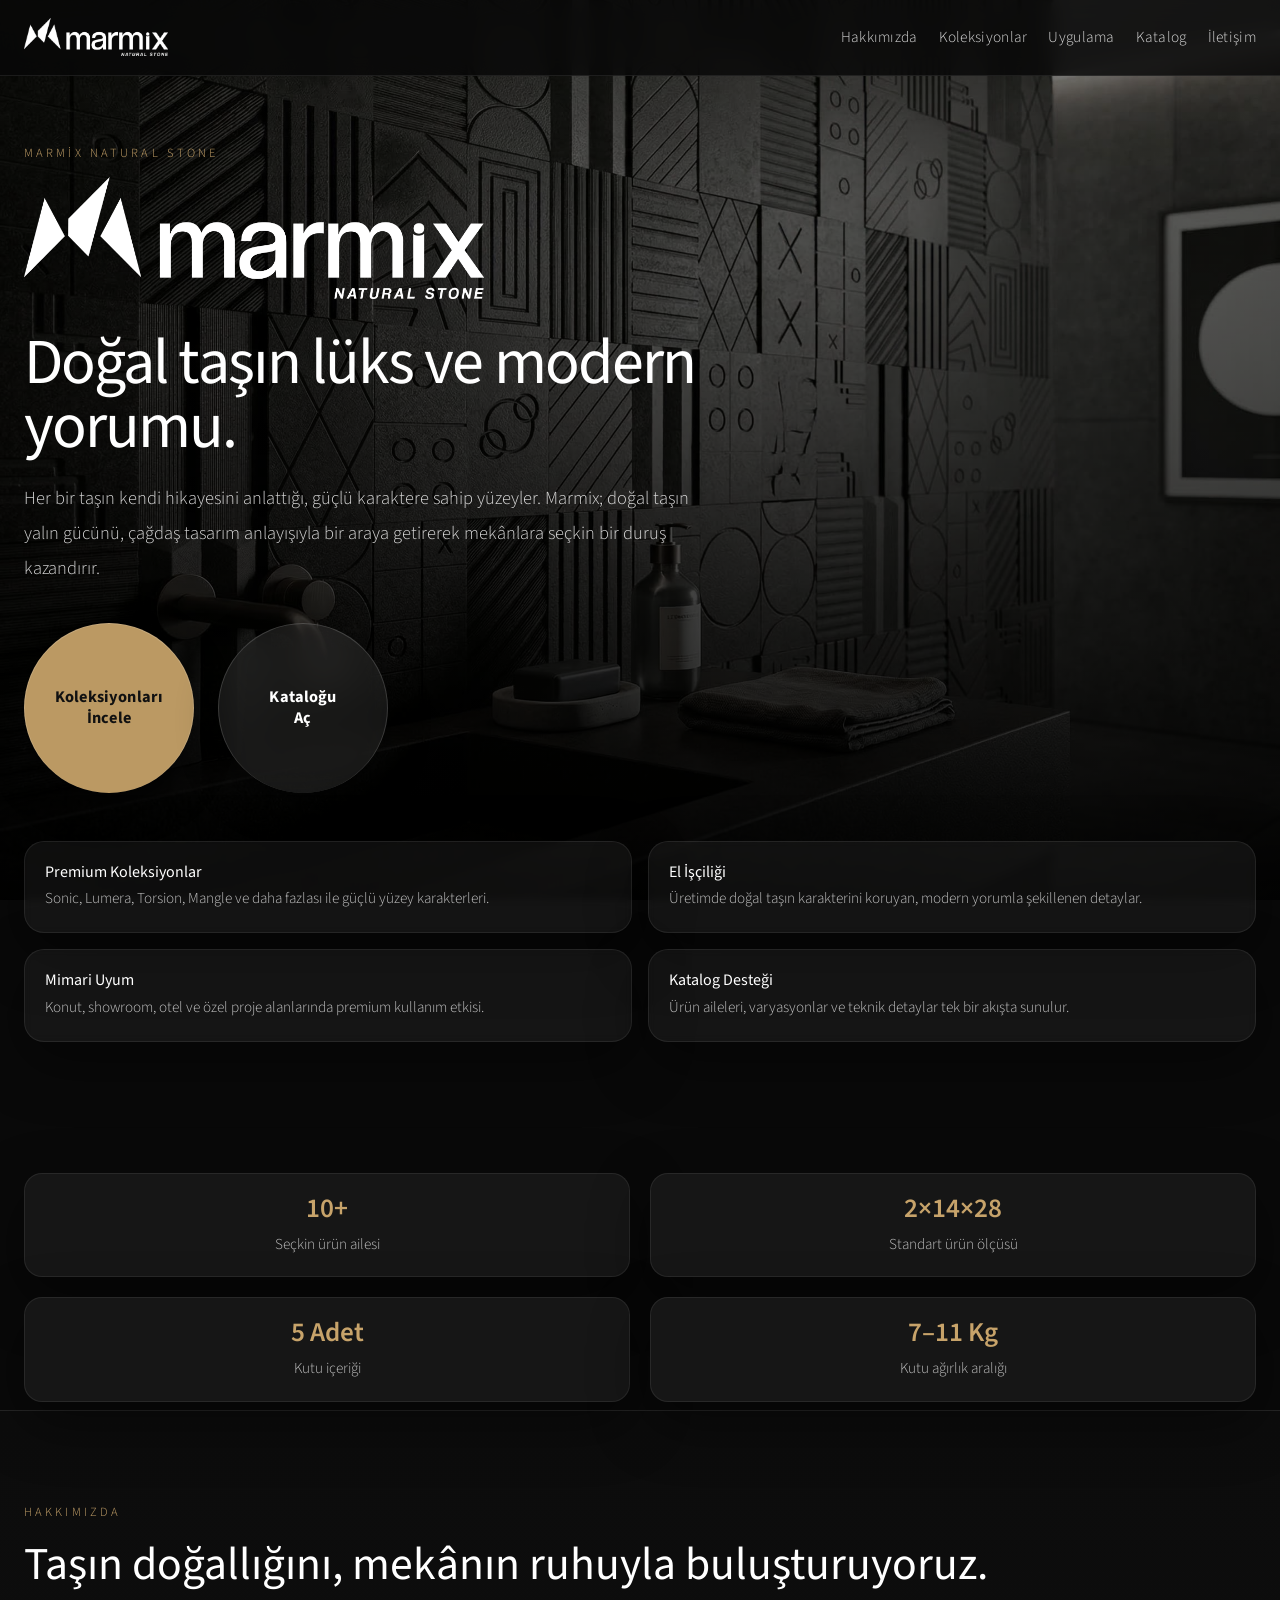
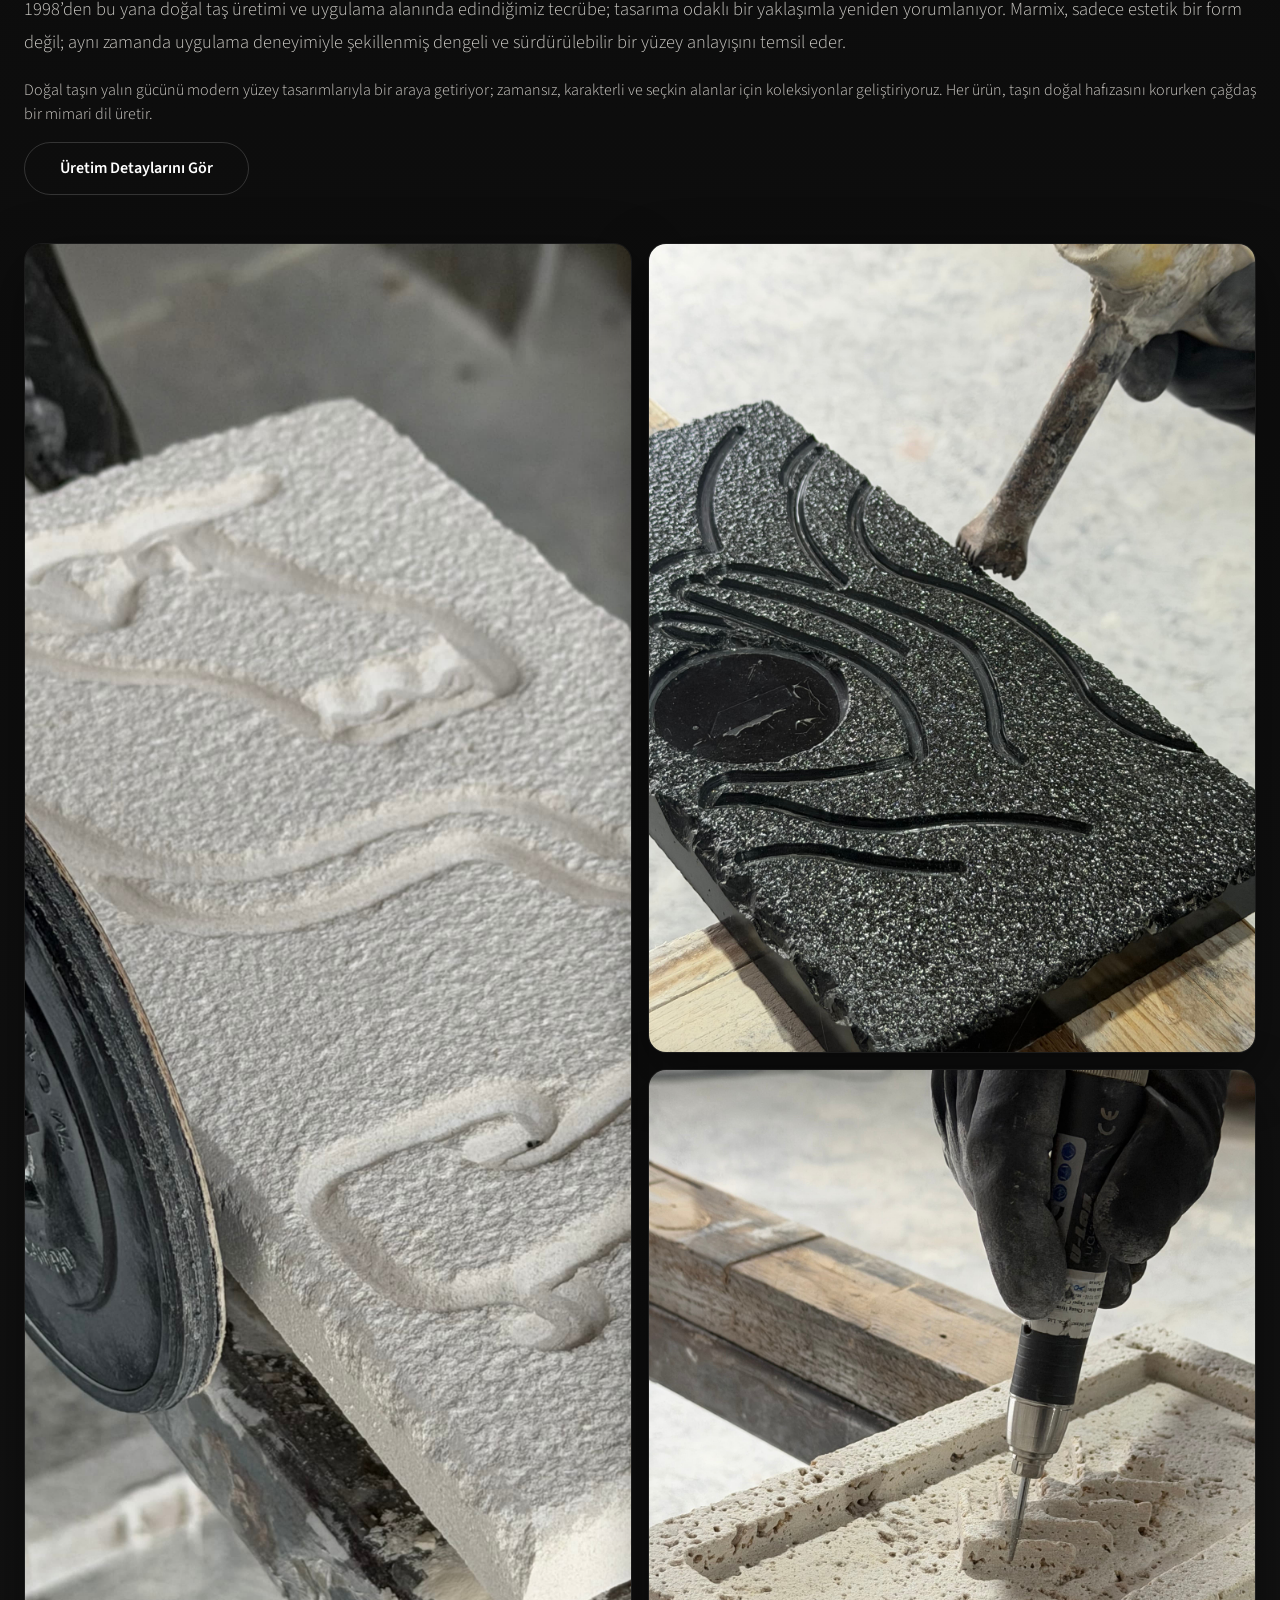
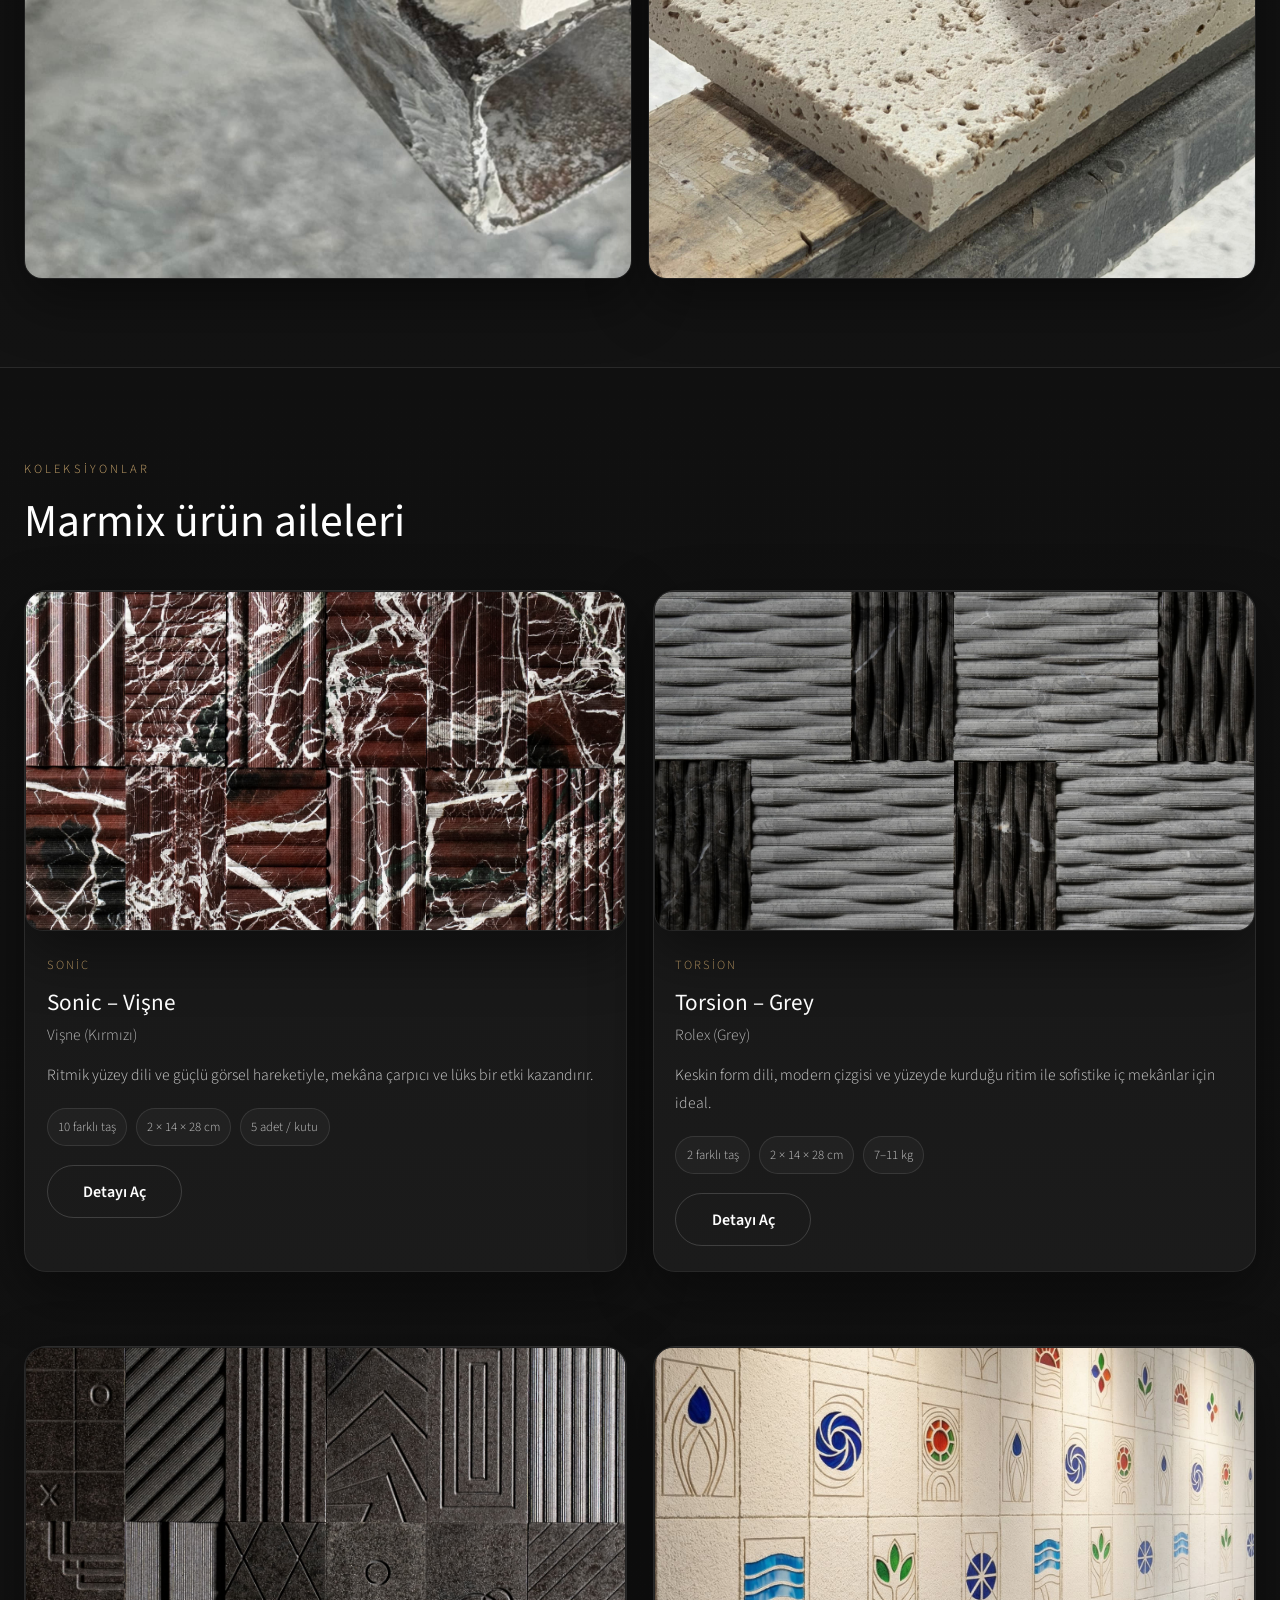
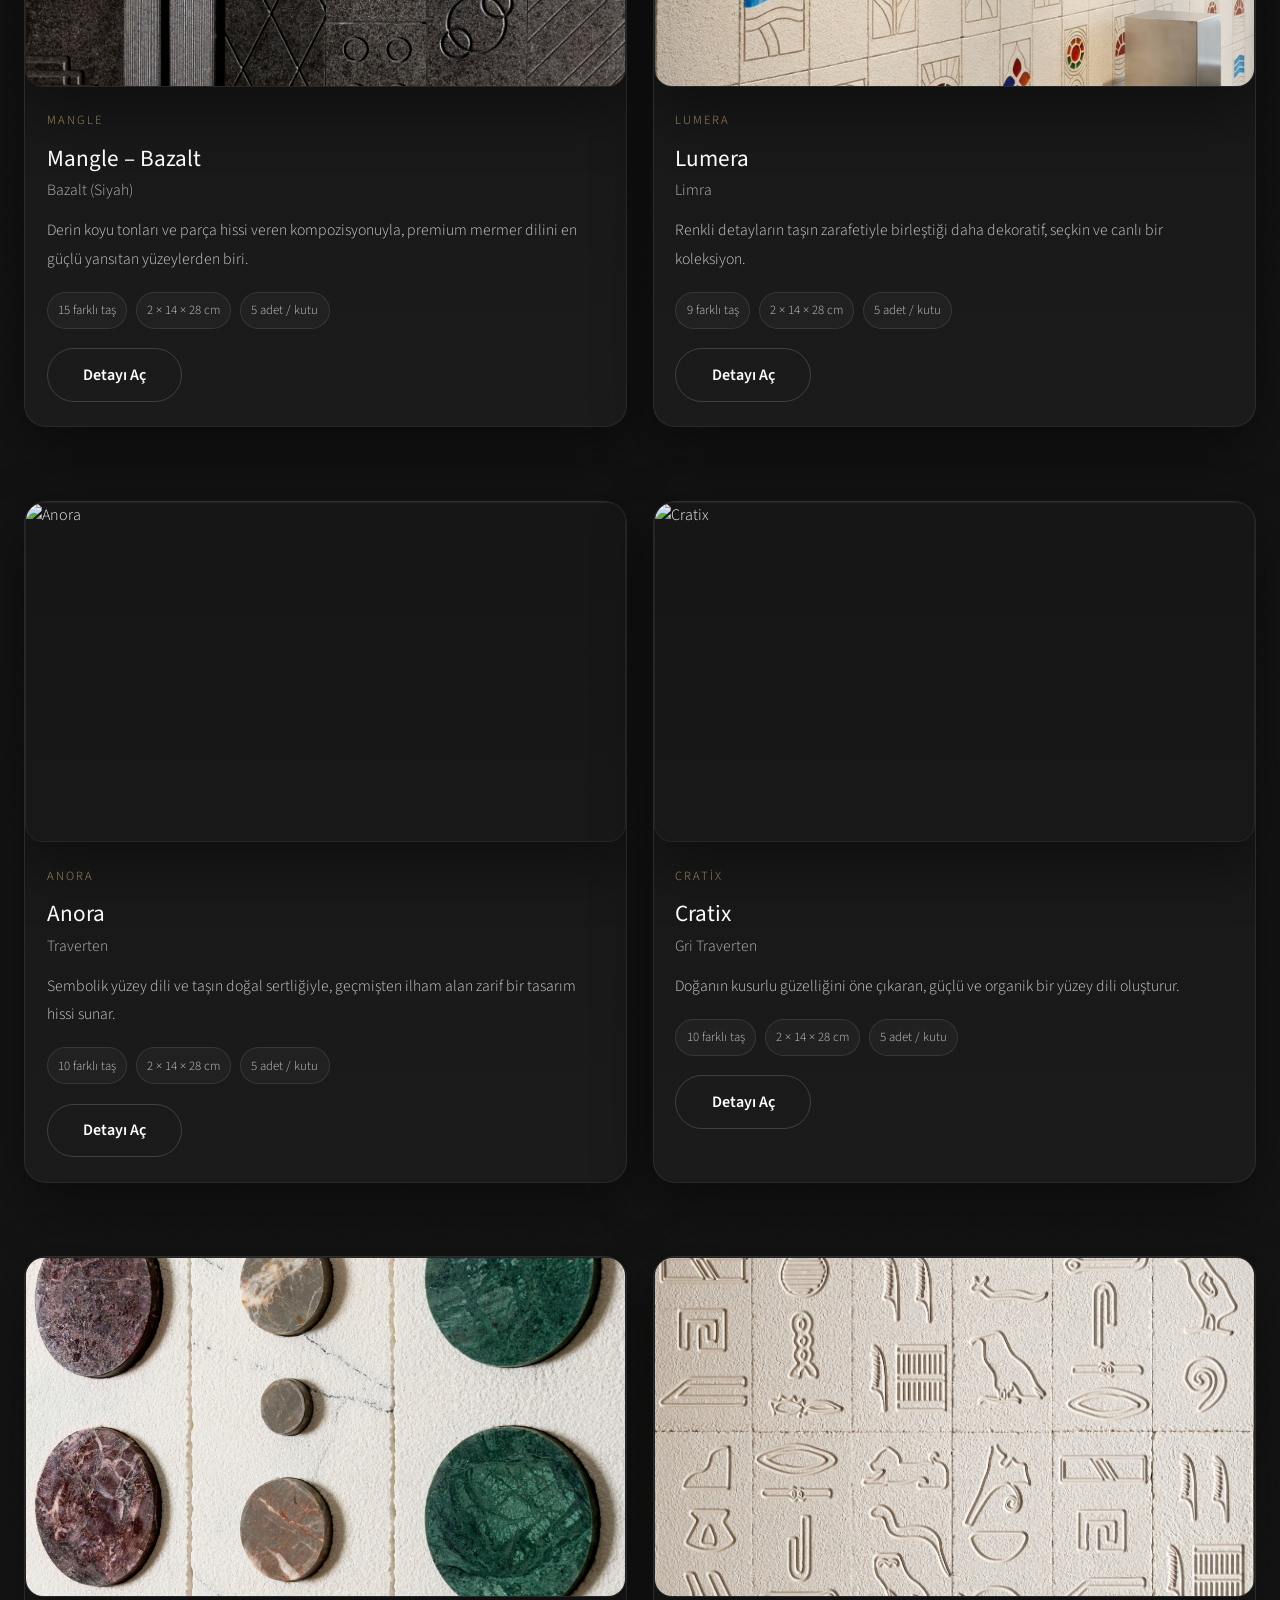
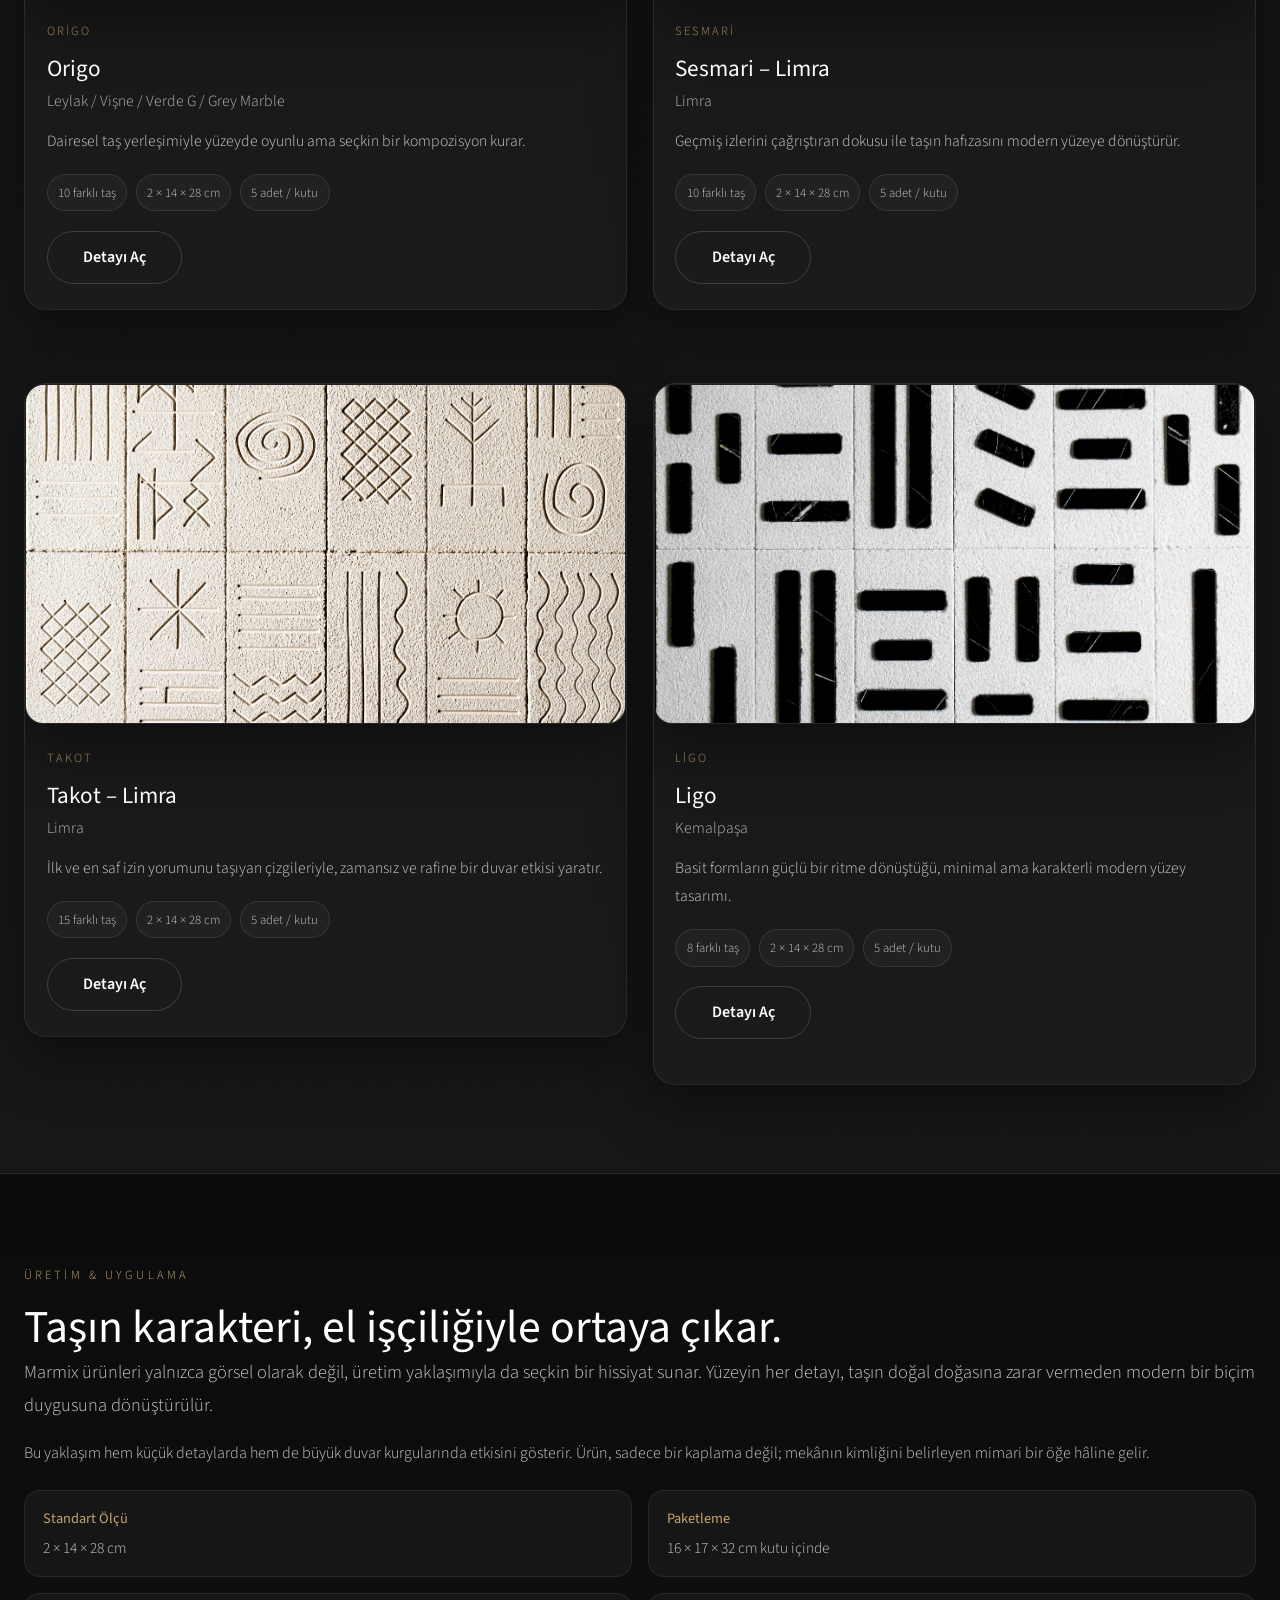
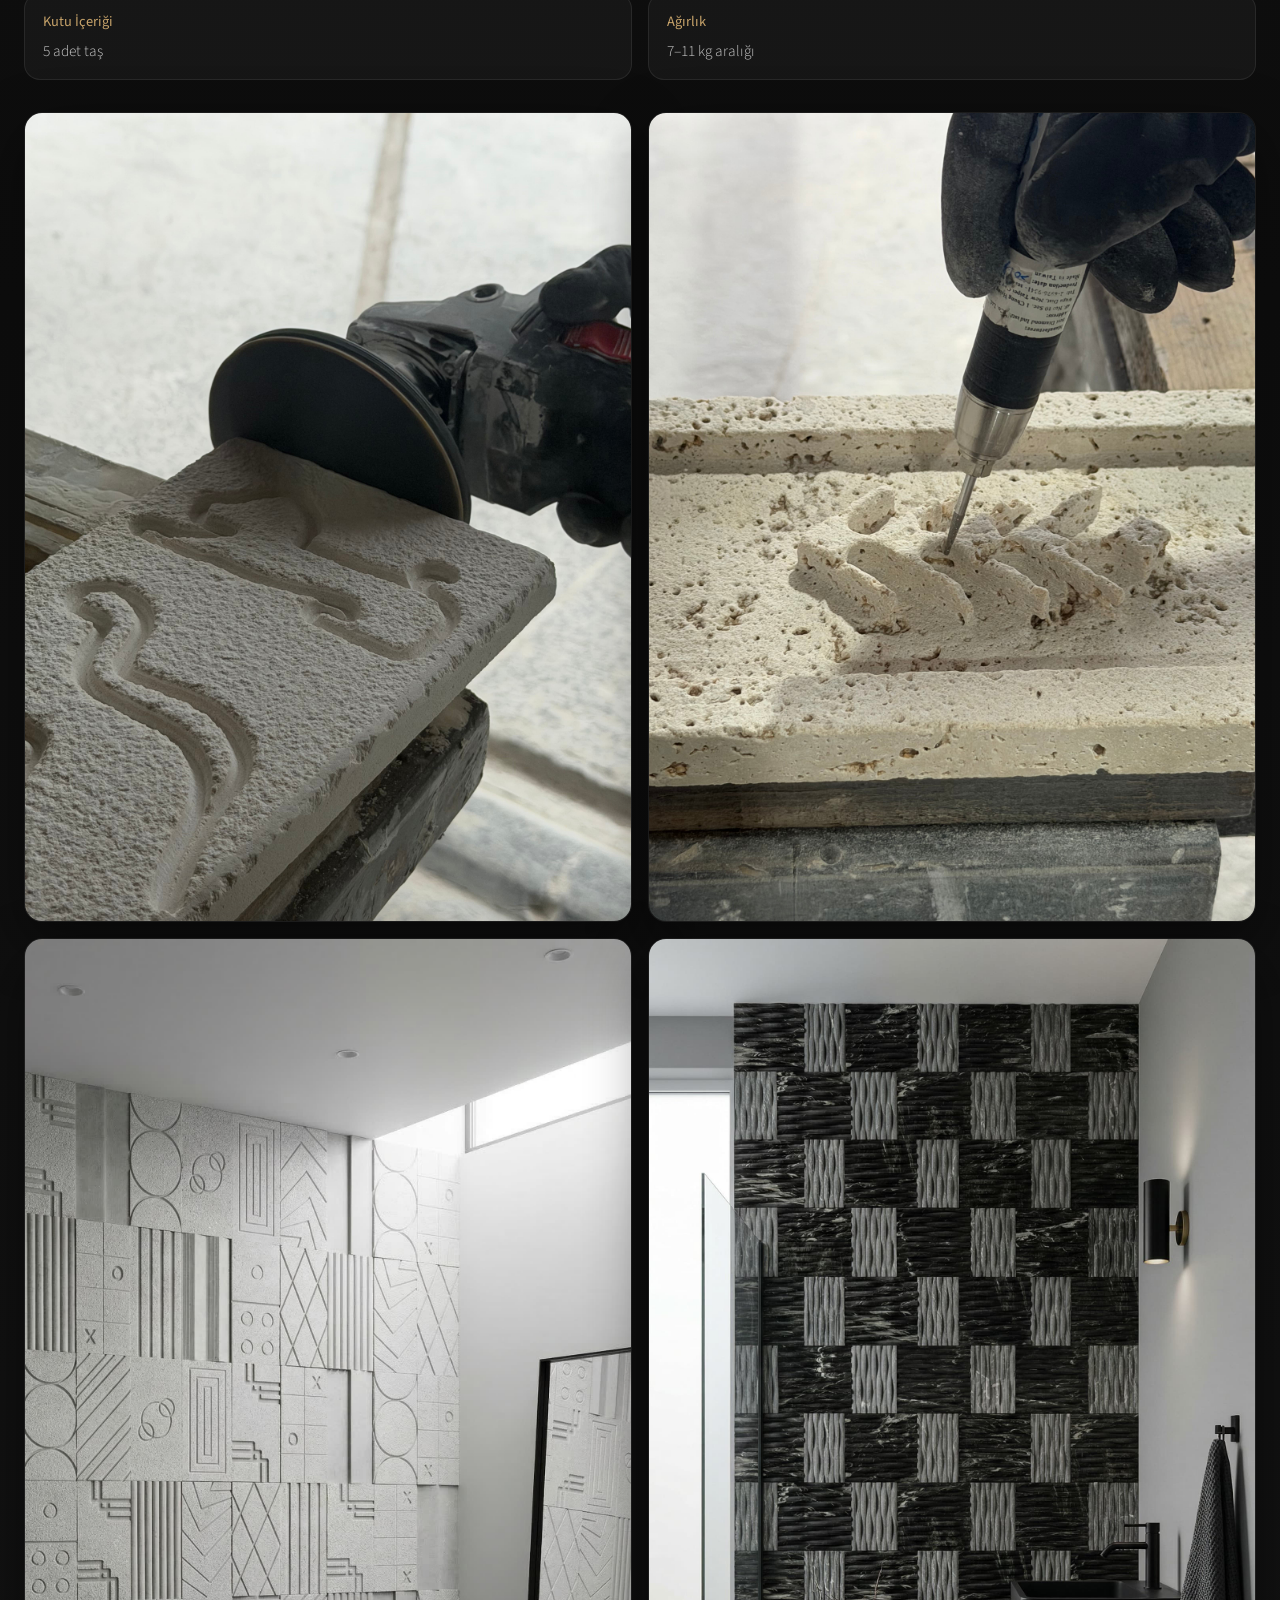
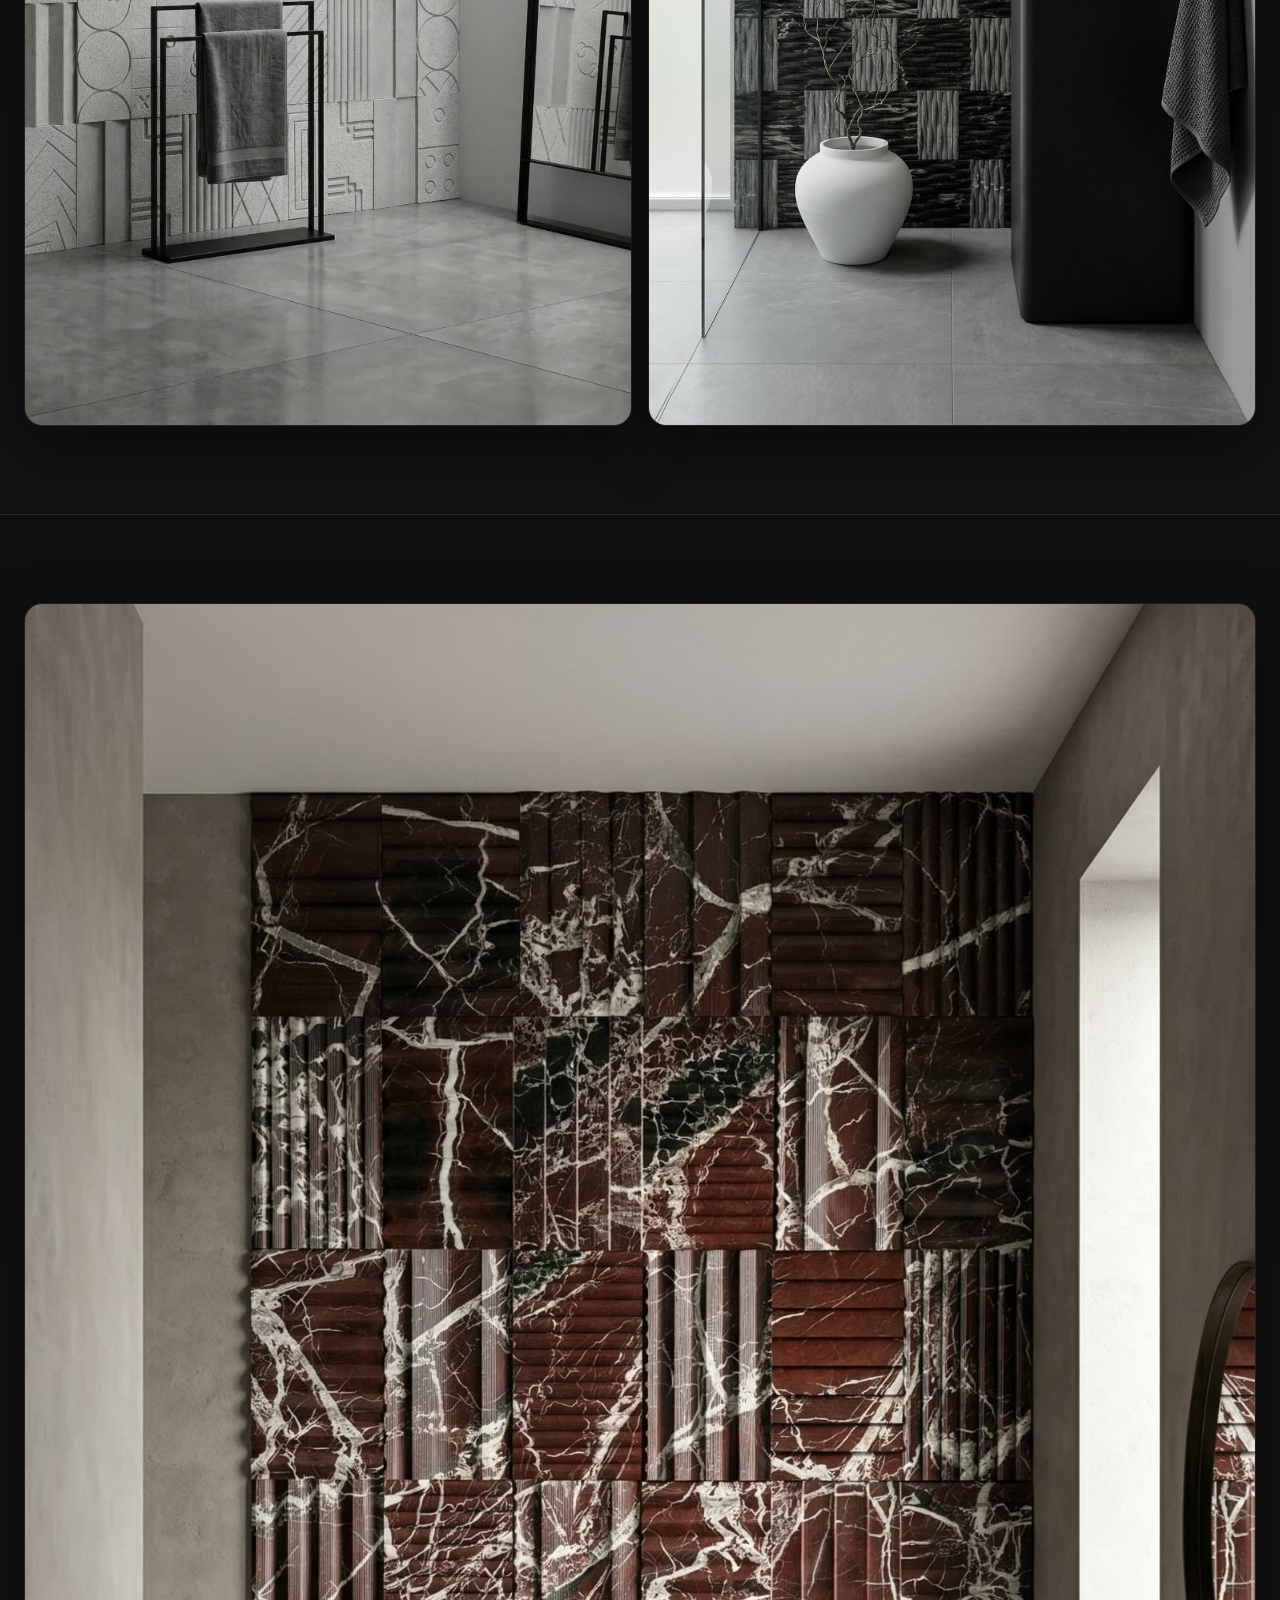
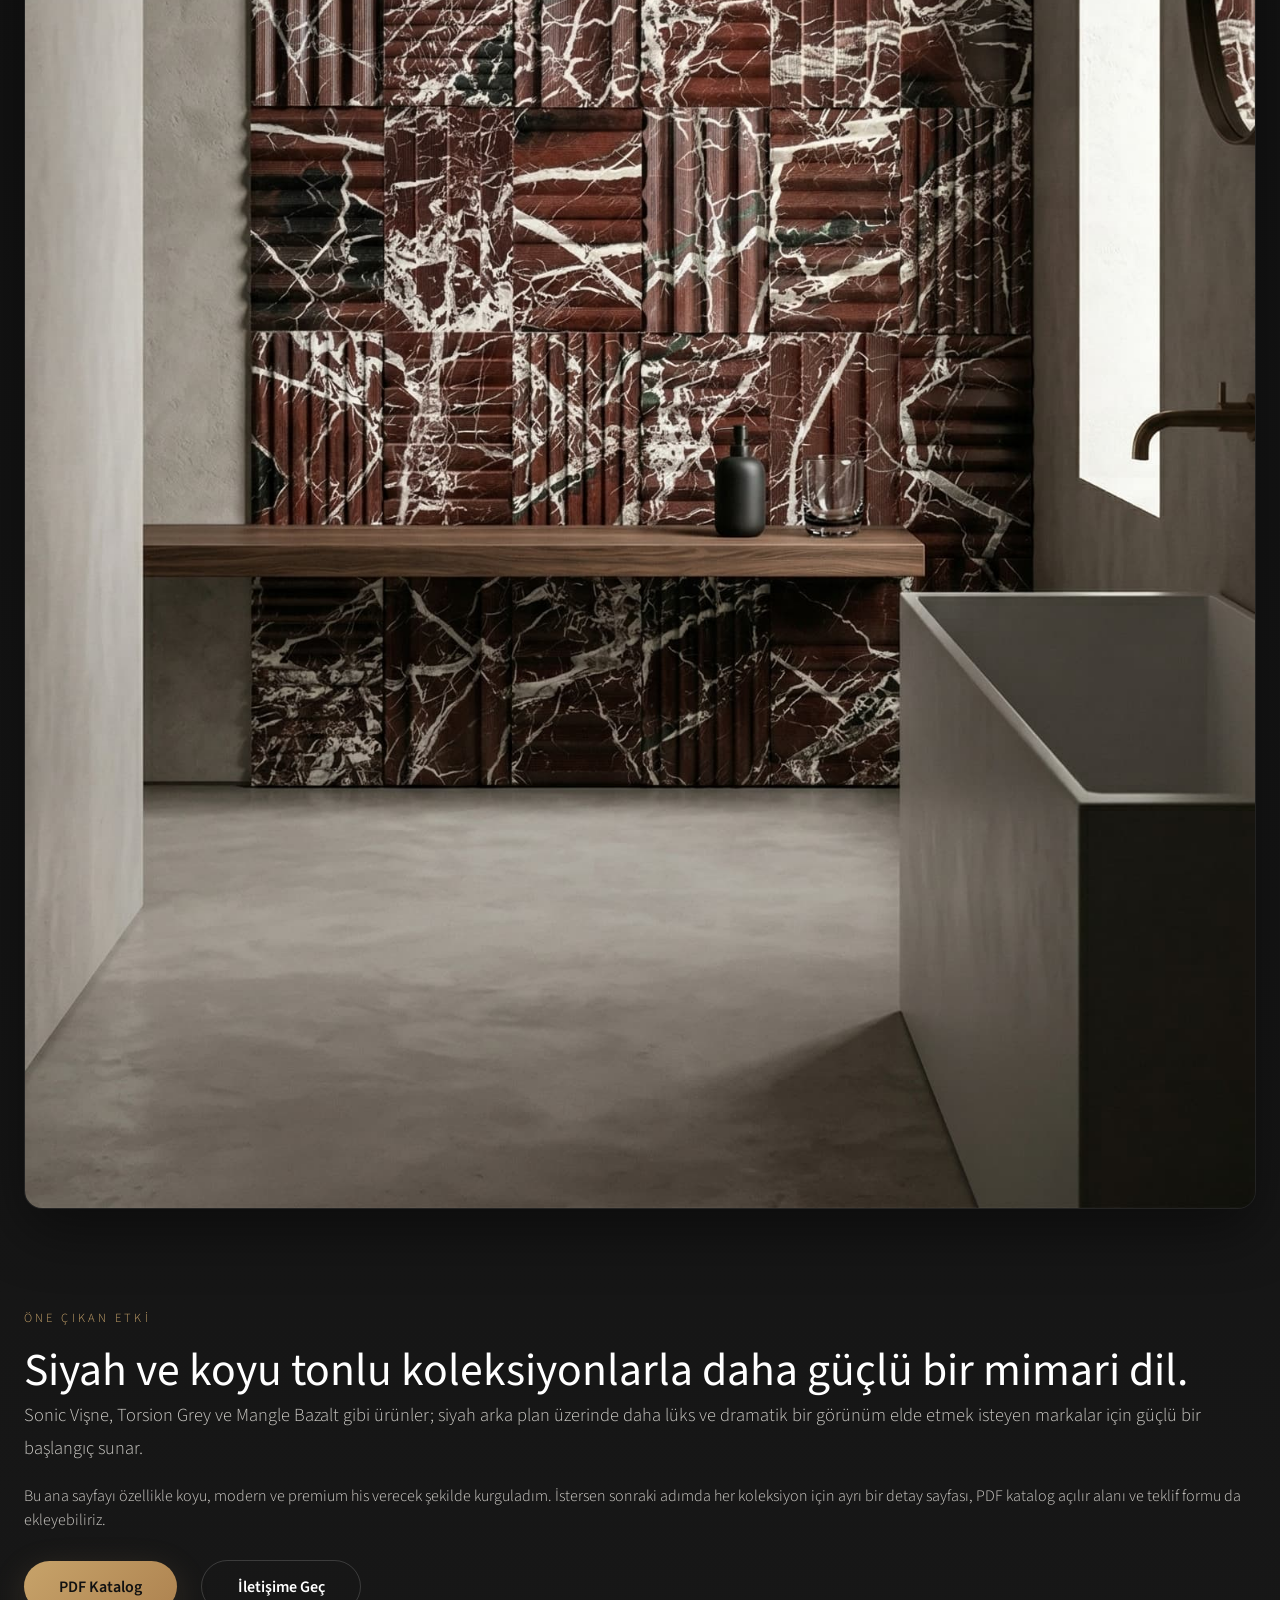
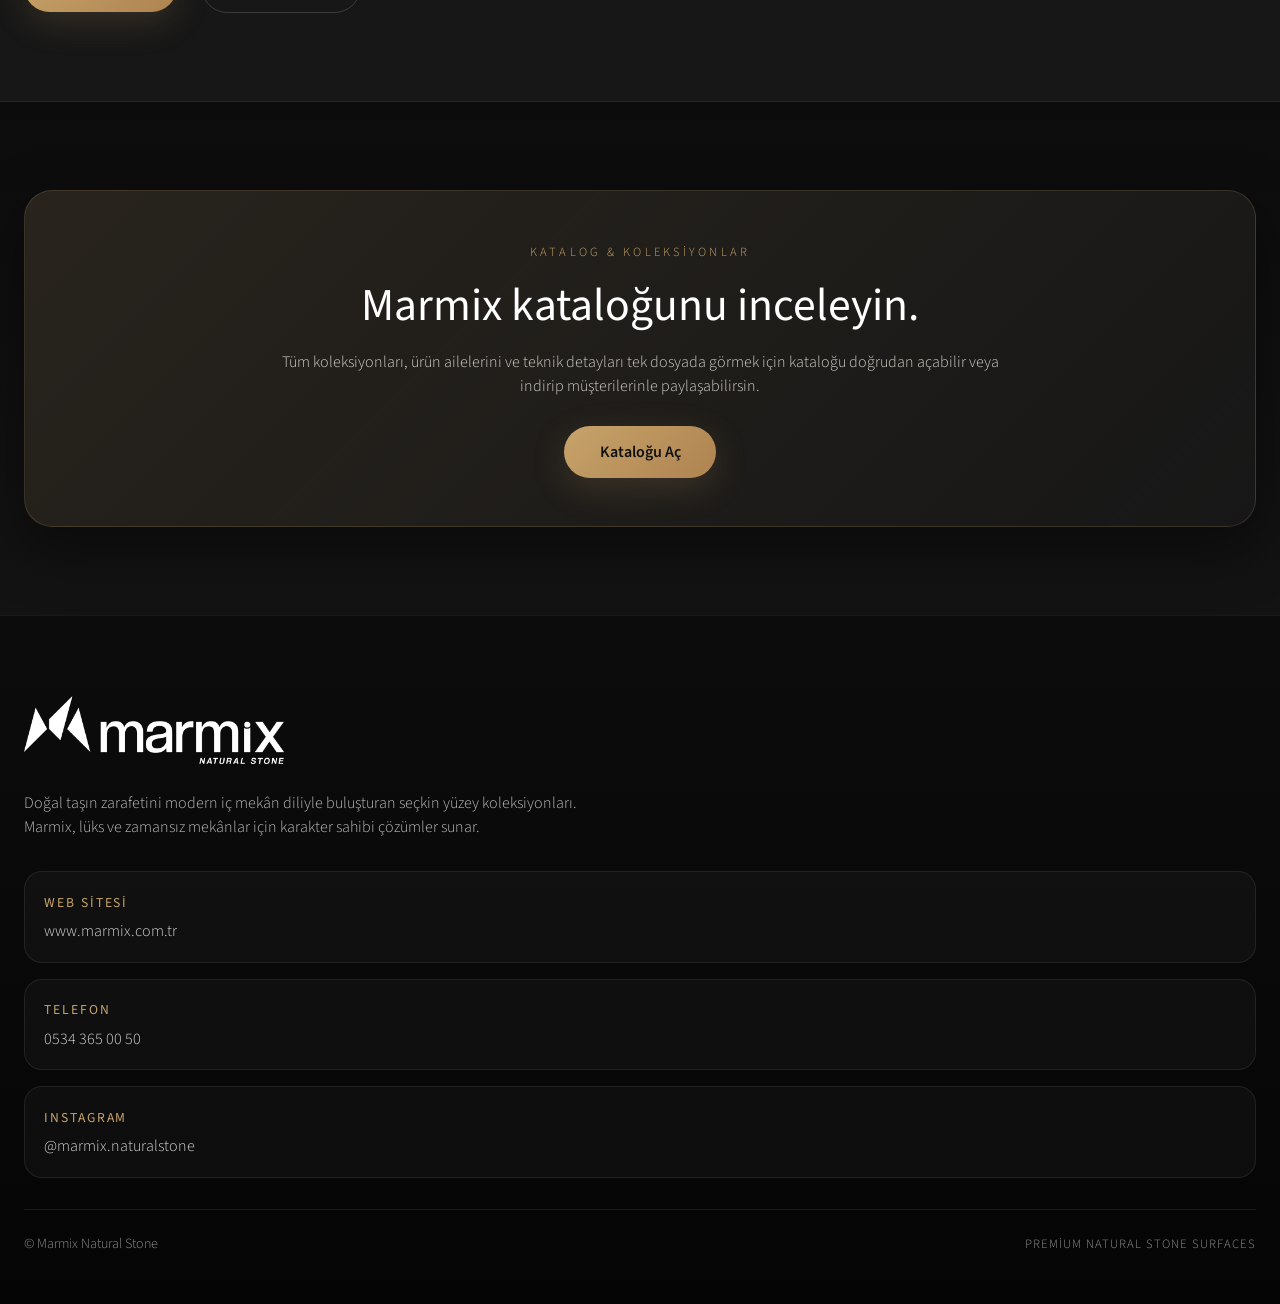
==== index.html @ fa478180 "temiz yukleme" ====
<!DOCTYPE HTML>
<html lang="tr">

<head>
	<title>Marmix Natural Stone</title>
	<link rel="icon" type="image/png" href="assets/Marmix Materyaller/logo1.png">
	<meta charset="utf-8" />
	<meta name="viewport" content="width=device-width, initial-scale=1, user-scalable=no" />
	<link rel="stylesheet" href="assets/css/main.css" />
	<noscript>
		<link rel="stylesheet" href="assets/css/noscript.css" />
	</noscript>

	<style>
		:root {
			--bg: #090909;
			--bg-soft: #121212;
			--bg-card: #161616;
			--bg-card-2: #1b1b1b;
			--text: #f3f0ea;
			--muted: #b7aea1;
			--line: rgba(255, 255, 255, 0.08);
			--gold: #c7a36a;
			--gold-soft: #e2c08b;
			--shadow: 0 20px 60px rgba(0, 0, 0, 0.45);
		}
	
		html {
			scroll-behavior: smooth;
		}
	
		body {
			background: var(--bg);
			color: var(--text);
			font-family: 'Source Sans Pro', sans-serif;
		}
	
		body,
		input,
		textarea,
		select {
			color: var(--text);
		}
	
		h1,
		h2,
		h3,
		h4,
		h5,
		h6,
		strong,
		b {
			color: #fff;
		}
	
		a {
			color: inherit;
			border-bottom-color: transparent;
		}
	
		a:hover {
			color: var(--gold-soft);
		}
	
		p {
			text-align: left;
			color: rgba(243, 240, 234, 0.84);
		}
	
		.container {
			width: min(1320px, calc(100% - 48px));
		}
	
		.wrapper,
		#banner {
			background: transparent;
		}
	
		.wrapper {
			margin: 0;
			padding: 5.5em 0;
		}
	
		.section-dark {
			background: linear-gradient(180deg, #0c0c0c 0%, #131313 100%);
		}
	
		.section-soft {
			background: linear-gradient(180deg, #101010 0%, #171717 100%);
		}
	
		.section-lined {
			border-top: 1px solid var(--line);
		}
	
		.kicker {
			display: inline-block;
			letter-spacing: 0.25em;
			text-transform: uppercase;
			font-size: 0.78em;
			color: var(--gold);
			margin-bottom: 1em;
		}
	
		.lead {
			font-size: 1.15em;
			line-height: 1.8em;
			color: rgba(243, 240, 234, 0.82);
		}
	
		.button,
		input[type="button"],
		input[type="submit"],
		input[type="reset"],
		button {
			background: linear-gradient(135deg, var(--gold) 0%, #ae8350 100%);
			color: #111 !important;
			font-weight: 600;
			border-radius: 999px;
			box-shadow: 0 10px 35px rgba(199, 163, 106, 0.18);
			padding: 0.85em 2.2em;
		}
	
		.button:hover,
		input[type="button"]:hover,
		input[type="submit"]:hover,
		input[type="reset"]:hover,
		button:hover {
			background: linear-gradient(135deg, var(--gold-soft) 0%, var(--gold) 100%);
			color: #111 !important;
		}
	
		.button.alt {
			background: transparent;
			color: #fff !important;
			border: 1px solid rgba(255, 255, 255, 0.16);
			box-shadow: none;
		}
	
		.button.alt:hover {
			background: rgba(255, 255, 255, 0.06);
		}
	
		#header {
			background:
				linear-gradient(180deg, rgba(0, 0, 0, 0.45) 0%, rgba(0, 0, 0, 0.78) 75%, rgba(0, 0, 0, 0.95) 100%),
				url("assets/Marmix Materyaller/Fotolar/Magle - Bazalt/creation_2643352292.jpg");
			background-size: cover;
			background-position: center center;
			background-attachment: fixed;
			padding: 0;
			text-align: left;
		}
	
		#header:before,
		body.homepage #header:after {
			display: none;
		}
	
		body.homepage #header {
			height: auto;
			min-height: 100vh;
		}
	
		.hero-shell {
			min-height: 100vh;
			display: flex;
			flex-direction: column;
			justify-content: space-between;
			position: relative;
			z-index: 2;
		}
	
		#nav {
			position: sticky;
			top: 0;
			left: 0;
			padding: 0;
			text-align: left;
			background: rgba(8, 8, 8, 0.82);
			backdrop-filter: blur(10px);
			border-bottom: 1px solid rgba(255, 255, 255, 0.08);
			z-index: 1000;
		}
	
		#nav>ul {
			display: flex;
			align-items: center;
			justify-content: space-between;
			width: min(1320px, calc(100% - 48px));
			height: auto;
			line-height: normal;
			margin: 0 auto;
			padding: 1.15em 0;
			border: 0;
		}
	
		#nav>ul:before,
		#nav>ul:after {
			display: none;
		}
	
		#nav>ul>li {
			margin: 0;
			padding: 0;
			border: 0;
		}
	
		#nav .nav-left,
		#nav .nav-right {
			display: flex;
			align-items: center;
			gap: 1.3em;
			flex-wrap: wrap;
		}
	
		#nav .brand-link {
			display: inline-flex;
			align-items: center;
			gap: 0.85em;
			font-weight: 600;
			letter-spacing: 0.08em;
			text-transform: uppercase;
		}
	
		#nav .brand-link img {
			height: 38px;
			width: auto;
			display: block;
		}
	
		#nav .nav-right a {
			color: rgba(255, 255, 255, 0.84);
			font-size: 0.96em;
			letter-spacing: 0.02em;
		}
	
		#nav .nav-right a:hover {
			color: #fff;
		}
	
		.hero-content {
			width: min(1320px, calc(100% - 48px));
			margin: 0 auto;
			padding: 4em 0 6em 0;
			display: grid;
			grid-template-columns: 1.15fr 0.85fr;
			gap: 3em;
			align-items: end;
		}
	
		.hero-copy {
			max-width: 760px;
		}
	
		.hero-copy .logo-hero {
			display: block;
			max-width: 460px;
			width: 100%;
			margin-bottom: 2em;
			filter: drop-shadow(0 12px 28px rgba(0, 0, 0, 0.35));
		}
	
		.hero-copy h1 {
			font-size: clamp(2.8em, 6vw, 5.5em);
			line-height: 0.98em;
			margin: 0 0 0.35em 0;
			letter-spacing: -0.03em;
		}
	
		.hero-copy p {
			font-size: 1.15em;
			line-height: 1.9em;
			max-width: 680px;
			color: rgba(255, 255, 255, 0.83);
			margin-bottom: 2em;
		}
	
		.hero-actions {
			display: flex;
			flex-wrap: wrap;
			gap: 24px;
			align-items: center;
			margin-top: 28px;
		}
	
		.hero-circle {
			width: 170px;
			height: 170px;
			border-radius: 50%;
			display: flex;
			align-items: center;
			justify-content: center;
			text-align: center;
			text-decoration: none;
			padding: 18px;
			position: relative;
			border-bottom: 0 !important;
	
			backdrop-filter: blur(18px);
			-webkit-backdrop-filter: blur(18px);
	
			border: 1px solid rgba(255, 255, 255, 0.16);
			box-shadow: 0 12px 40px rgba(0, 0, 0, 0.42);
			transition: transform 0.3s ease, background 0.3s ease, border-color 0.3s ease;
		}
	
		.hero-circle span {
			display: block;
			font-size: 1.02em;
			line-height: 1.32;
			font-weight: 700;
			letter-spacing: 0.01em;
			text-align: center;
			max-width: 108px;
			margin: 0 auto;
			word-break: keep-all;
			overflow-wrap: normal;
		}
	
		.hero-circle-gold {
			background: rgba(199, 163, 106, 0.94);
			color: #111 !important;
		}
	
		.hero-circle-gold span {
			color: #111;
		}
	
		.hero-circle-glass {
			background: rgba(255, 255, 255, 0.08);
			color: #fff !important;
		}
	
		.hero-circle-glass span {
			color: #fff;
		}
	
		.hero-circle:hover {
			transform: translateY(-6px) scale(1.03);
			border-color: rgba(255, 255, 255, 0.26);
			color: inherit !important;
		}
	
		.hero-circle-gold:hover {
			background: rgba(226, 192, 139, 0.98);
		}
	
		.hero-circle-glass:hover {
			background: rgba(255, 255, 255, 0.14);
		}
	
		.hero-side {
			display: grid;
			grid-template-columns: 1fr 1fr;
			gap: 1em;
			align-self: center;
		}
	
		.mini-card {
			background: rgba(255, 255, 255, 0.05);
			border: 1px solid rgba(255, 255, 255, 0.08);
			border-radius: 20px;
			padding: 1.25em;
			backdrop-filter: blur(4px);
			box-shadow: var(--shadow);
		}
	
		.mini-card h3 {
			font-size: 1em;
			margin-bottom: 0.3em;
		}
	
		.mini-card p {
			margin: 0;
			font-size: 0.95em;
			line-height: 1.7em;
			color: rgba(255, 255, 255, 0.74);
		}
	
		#banner {
			padding: 0;
		}
	
		.intro-strip {
			width: min(1320px, calc(100% - 48px));
			margin: 0 auto;
			padding: 2.2em 0 0.5em 0;
			display: grid;
			grid-template-columns: repeat(4, 1fr);
			gap: 1.25em;
		}
	
		.stat-box {
			background: var(--bg-card);
			border: 1px solid var(--line);
			border-radius: 18px;
			padding: 1.3em 1.35em;
			box-shadow: var(--shadow);
		}
	
		.stat-box .num {
			display: block;
			font-size: 1.7em;
			font-weight: 600;
			color: var(--gold);
			line-height: 1;
			margin-bottom: 0.35em;
		}
	
		.stat-box .label {
			display: block;
			font-size: 0.95em;
			color: rgba(255, 255, 255, 0.72);
		}
	
		.about-grid {
			display: grid;
			grid-template-columns: 1fr 1fr;
			gap: 3em;
			align-items: center;
		}
	
		.about-media {
			display: grid;
			grid-template-columns: 1fr 1fr;
			gap: 1em;
		}
	
		.about-media .image,
		.feature-panels .image,
		.showcase-large .image,
		.product-card .image {
			border-radius: 18px;
			overflow: hidden;
			box-shadow: var(--shadow);
			border: 1px solid rgba(255, 255, 255, 0.06);
		}
	
		.about-media .image img,
		.feature-panels .image img,
		.showcase-large .image img,
		.product-card .image img {
			height: 100%;
			object-fit: cover;
		}
	
		.about-media .tall {
			grid-row: span 2;
			min-height: 520px;
		}
	
		.about-media .small {
			min-height: 250px;
		}
	
		.products-head {
			display: flex;
			justify-content: space-between;
			align-items: end;
			gap: 2em;
			margin-bottom: 2.5em;
		}
	
		.products-head p {
			max-width: 620px;
			margin: 0;
		}
	
		.products-grid {
			display: grid;
			grid-template-columns: repeat(3, 1fr);
			gap: 1.6em;
		}
	
		.product-card {
			background: linear-gradient(180deg, var(--bg-card) 0%, var(--bg-card-2) 100%);
			border: 1px solid var(--line);
			border-radius: 22px;
			overflow: hidden;
			box-shadow: var(--shadow);
			transition: transform 0.35s ease, border-color 0.35s ease, box-shadow 0.35s ease;
		}
	
		.product-card:hover {
			transform: translateY(-8px);
			border-color: rgba(199, 163, 106, 0.35);
			box-shadow: 0 28px 70px rgba(0, 0, 0, 0.5);
		}
	
		.product-card .image {
			margin: 0;
			height: 340px;
		}
	
		.product-card .content {
			padding: 1.35em 1.35em 1.55em;
		}
	
		.product-card .meta {
			font-size: 0.78em;
			letter-spacing: 0.16em;
			text-transform: uppercase;
			color: var(--gold);
			margin-bottom: 0.9em;
		}
	
		.product-card h3 {
			font-size: 1.45em;
			margin-bottom: 0.25em;
		}
	
		.product-card .variant {
			color: rgba(255, 255, 255, 0.68);
			font-size: 0.98em;
			margin-bottom: 0.9em;
		}
	
		.product-card p {
			font-size: 0.98em;
			line-height: 1.8em;
			margin-bottom: 1.2em;
			color: rgba(255, 255, 255, 0.78);
		}
	
		.product-card .spec {
			display: flex;
			flex-wrap: wrap;
			gap: 0.55em;
		}
	
		.product-card .spec span {
			border: 1px solid rgba(255, 255, 255, 0.1);
			background: rgba(255, 255, 255, 0.03);
			border-radius: 999px;
			padding: 0.45em 0.8em;
			font-size: 0.8em;
			color: rgba(255, 255, 255, 0.74);
		}
	
		.feature-panels {
			display: grid;
			grid-template-columns: 1.05fr 0.95fr;
			gap: 2em;
			align-items: center;
		}
	
		.feature-panels .panel-copy {
			padding-right: 2em;
		}
	
		.feature-panels .stack {
			display: grid;
			grid-template-columns: 1fr 1fr;
			gap: 1em;
		}
	
		.feature-panels .stack .image {
			min-height: 230px;
		}
	
		.showcase-grid {
			display: grid;
			grid-template-columns: 1fr 1fr;
			gap: 2em;
			align-items: center;
		}
	
		.showcase-large .image {
			min-height: 650px;
		}
	
		.specs-list {
			display: grid;
			grid-template-columns: 1fr 1fr;
			gap: 1em;
			margin-top: 1.6em;
		}
	
		.specs-list .spec-item {
			background: rgba(255, 255, 255, 0.04);
			border: 1px solid rgba(255, 255, 255, 0.08);
			border-radius: 16px;
			padding: 1em 1.1em;
		}
	
		.spec-item strong {
			display: block;
			font-size: 0.9em;
			color: var(--gold);
			margin-bottom: 0.35em;
		}
	
		.spec-item span {
			color: rgba(255, 255, 255, 0.76);
			font-size: 0.96em;
		}
	
		.cta-box {
			background:
				linear-gradient(135deg, rgba(199, 163, 106, 0.12) 0%, rgba(255, 255, 255, 0.02) 100%),
				#121212;
			border: 1px solid rgba(199, 163, 106, 0.18);
			border-radius: 28px;
			padding: 3em;
			text-align: center;
			box-shadow: var(--shadow);
		}
	
		.cta-box h2 {
			margin-bottom: 0.35em;
		}
	
		.cta-box p {
			max-width: 760px;
			margin: 0 auto 1.8em auto;
			text-align: center;
		}
	
		.cta-actions {
			display: flex;
			justify-content: center;
			flex-wrap: wrap;
			gap: 1em;
		}
	
		#footer {
			background:
				linear-gradient(180deg, #0c0c0c 0%, #050505 100%);
			color: #fff;
			padding: 5em 0 3em 0;
			border-top: 1px solid rgba(255, 255, 255, 0.08);
		}
	
		#footer header {
			text-align: left;
		}
	
		.footer-grid {
			display: grid;
			grid-template-columns: 1.2fr 0.8fr;
			gap: 2em;
			align-items: start;
		}
	
		.footer-brand img {
			max-width: 260px;
			width: 100%;
			margin-bottom: 1.25em;
		}
	
		.footer-brand p {
			max-width: 560px;
			color: rgba(255, 255, 255, 0.72);
			margin-bottom: 0;
		}
	
		.footer-info {
			display: grid;
			gap: 1em;
		}
	
		.footer-card {
			background: rgba(255, 255, 255, 0.03);
			border: 1px solid rgba(255, 255, 255, 0.08);
			border-radius: 18px;
			padding: 1.15em 1.2em;
		}
	
		.footer-card strong {
			display: block;
			color: var(--gold);
			font-size: 0.85em;
			letter-spacing: 0.14em;
			text-transform: uppercase;
			margin-bottom: 0.35em;
		}
	
		.footer-card span,
		.footer-card a {
			color: rgba(255, 255, 255, 0.82);
			border: 0;
		}
	
		.footer-bottom {
			margin-top: 2.2em;
			padding-top: 1.6em;
			border-top: 1px solid rgba(255, 255, 255, 0.08);
			display: flex;
			justify-content: space-between;
			gap: 1em;
			flex-wrap: wrap;
			color: rgba(255, 255, 255, 0.54);
			font-size: 0.88em;
		}
	
		.scroll-note {
			color: rgba(255, 255, 255, 0.55);
			font-size: 0.9em;
			letter-spacing: 0.08em;
			text-transform: uppercase;
		}
	
		@media screen and (max-width: 1280px) {
	
			.hero-content,
			.about-grid,
			.feature-panels,
			.showcase-grid,
			.footer-grid {
				grid-template-columns: 1fr;
			}
	
			.hero-side {
				grid-template-columns: 1fr 1fr;
			}
	
			.products-grid {
				grid-template-columns: repeat(2, 1fr);
			}
	
			.intro-strip {
				grid-template-columns: repeat(2, 1fr);
			}
	
			.feature-panels .panel-copy {
				padding-right: 0;
			}
		}
	
		@media screen and (max-width: 840px) {
			#nav>ul {
				width: calc(100% - 30px);
				padding: 1em 0;
				display: block;
			}
	
			#nav .nav-left,
			#nav .nav-right {
				justify-content: center;
			}
	
			.hero-content {
				width: calc(100% - 30px);
				padding: 7em 0 4em 0;
			}
	
			.intro-strip,
			.container {
				width: calc(100% - 30px);
			}
	
			.products-grid,
			.intro-strip,
			.hero-side,
			.specs-list,
			.about-media,
			.feature-panels .stack {
				grid-template-columns: 1fr;
			}
	
			.products-head {
				display: block;
			}
	
			.about-media .tall,
			.about-media .small,
			.feature-panels .stack .image,
			.showcase-large .image,
			.product-card .image {
				min-height: auto;
			}
	
			.hero-copy .logo-hero {
				max-width: 320px;
			}
	
			.hero-copy h1 {
				font-size: 2.5em;
			}
	
			.cta-box {
				padding: 2em 1.3em;
			}
	
			.hero-actions {
				gap: 16px;
			}
	
			.hero-circle {
				width: 140px;
				height: 140px;
				padding: 14px;
			}
	
			.hero-circle span {
				font-size: 0.9em;
				line-height: 1.28;
				max-width: 88px;
			}
		}
	</style>
</head>

<body class="homepage is-preload">

	<div id="page-wrapper">

		<div id="header">
			<nav id="nav">
				<ul>
					<li class="nav-left">
						<a href="#top" class="brand-link">
							<img src="assets/Marmix Materyaller/logo.png" alt="Marmix Natural Stone Logo" />
						</a>
					</li>
					<li class="nav-right">
						<a href="#hakkimizda">Hakkımızda</a>
						<a href="#koleksiyonlar">Koleksiyonlar</a>
						<a href="#uygulama">Uygulama</a>
						<a href="#katalog">Katalog</a>
						<a href="#iletisim">İletişim</a>
					</li>
				</ul>
			</nav>

			<div class="hero-shell" id="top">
				<div class="hero-content">
					<div class="hero-copy">
						<span class="kicker">Marmix Natural Stone</span>
						<img src="assets/Marmix Materyaller/logo.png" alt="Marmix Natural Stone" class="logo-hero" />
						<h1>Doğal taşın lüks ve modern yorumu.</h1>
						<p>
							Her bir taşın kendi hikayesini anlattığı, güçlü karaktere sahip yüzeyler.
							Marmix; doğal taşın yalın gücünü, çağdaş tasarım anlayışıyla bir araya getirerek
							mekânlara seçkin bir duruş kazandırır.
						</p>
						<div class="hero-actions">
							<a href="#koleksiyonlar" class="hero-circle hero-circle-gold scrolly">
								<span>Koleksiyonları<br>İncele</span>
							</a>
						
							<a href="assets/Marmix Materyaller/Katalog.pdf" class="hero-circle hero-circle-glass" target="_blank">
								<span>Kataloğu<br>Aç</span>
							</a>
						</div>
					</div>

					<div class="hero-side">
						<div class="mini-card">
							<h3>Premium Koleksiyonlar</h3>
							<p>Sonic, Lumera, Torsion, Mangle ve daha fazlası ile güçlü yüzey karakterleri.</p>
						</div>
						<div class="mini-card">
							<h3>El İşçiliği</h3>
							<p>Üretimde doğal taşın karakterini koruyan, modern yorumla şekillenen detaylar.</p>
						</div>
						<div class="mini-card">
							<h3>Mimari Uyum</h3>
							<p>Konut, showroom, otel ve özel proje alanlarında premium kullanım etkisi.</p>
						</div>
						<div class="mini-card">
							<h3>Katalog Desteği</h3>
							<p>Ürün aileleri, varyasyonlar ve teknik detaylar tek bir akışta sunulur.</p>
						</div>
					</div>
				</div>

				<section id="banner">
					<div class="intro-strip">
						<div class="stat-box">
							<span class="num">10+</span>
							<span class="label">Seçkin ürün ailesi</span>
						</div>
						<div class="stat-box">
							<span class="num">2×14×28</span>
							<span class="label">Standart ürün ölçüsü</span>
						</div>
						<div class="stat-box">
							<span class="num">5 Adet</span>
							<span class="label">Kutu içeriği</span>
						</div>
						<div class="stat-box">
							<span class="num">7–11 Kg</span>
							<span class="label">Kutu ağırlık aralığı</span>
						</div>
					</div>
				</section>
			</div>
		</div>

		<div class="wrapper section-dark section-lined" id="hakkimizda">
			<div class="container">
				<div class="about-grid">
					<div>
						<span class="kicker">Hakkımızda</span>
						<h2>Taşın doğallığını, mekânın ruhuyla buluşturuyoruz.</h2>
						<p class="lead">
							1998’den bu yana doğal taş üretimi ve uygulama alanında edindiğimiz tecrübe;
							tasarıma odaklı bir yaklaşımla yeniden yorumlanıyor. Marmix, sadece estetik bir form değil;
							aynı zamanda uygulama deneyimiyle şekillenmiş dengeli ve sürdürülebilir bir yüzey anlayışını
							temsil eder.
						</p>
						<p>
							Doğal taşın yalın gücünü modern yüzey tasarımlarıyla bir araya getiriyor; zamansız,
							karakterli ve seçkin alanlar için koleksiyonlar geliştiriyoruz. Her ürün,
							taşın doğal hafızasını korurken çağdaş bir mimari dil üretir.
						</p>
						<a href="#uygulama" class="button alt scrolly">Üretim Detaylarını Gör</a>
					</div>

					<div class="about-media">
						<a class="image tall" href="#">
							<img src="assets/Marmix Materyaller/Fotolar/El İşçiliği/IMG_1107.jpg"
								alt="El işçiliği doğal taş üretimi" />
						</a>
						<a class="image small" href="#">
							<img src="assets/Marmix Materyaller/Fotolar/El İşçiliği/IMG_1114.jpg"
								alt="Taş yüzey işleme detayı" />
						</a>
						<a class="image small" href="#">
							<img src="assets/Marmix Materyaller/Fotolar/El İşçiliği/IMG_1120.jpg"
								alt="Doğal taş uygulama süreci" />
						</a>
					</div>
				</div>
			</div>
		</div>

		<div class="wrapper section-soft section-lined" id="koleksiyonlar">
			<div class="container">
				<div class="products-head">
					<div>
						<span class="kicker">Koleksiyonlar</span>
						<h2>Marmix ürün aileleri</h2>
					</div>
					
				</div>

				<div class="products-grid">
				
					<article class="product-card">
						<a href="sonic-visne.html" class="image featured">
							<img src="assets/Marmix Materyaller/Fotolar/Sonic - Vişne/b00.jpg" alt="Sonic Vişne" />
						</a>
						<div class="content">
							<div class="meta">Sonic</div>
							<h3><a href="sonic-visne.html">Sonic – Vişne</a></h3>
							<div class="variant">Vişne (Kırmızı)</div>
							<p>Ritmik yüzey dili ve güçlü görsel hareketiyle, mekâna çarpıcı ve lüks bir etki kazandırır.</p>
							<div class="spec">
								<span>10 farklı taş</span>
								<span>2 × 14 × 28 cm</span>
								<span>5 adet / kutu</span>
							</div>
							<div style="margin-top: 1.2em;">
								<a href="sonic-visne.html" class="button alt">Detayı Aç</a>
							</div>
						</div>
					</article>
				
					<article class="product-card">
						<a href="torsion-grey.html" class="image featured">
							<img src="assets/Marmix Materyaller/Fotolar/Torsion Grey/_DSC0238 copy.jpg" alt="Torsion Grey" />
						</a>
						<div class="content">
							<div class="meta">Torsion</div>
							<h3><a href="torsion-grey.html">Torsion – Grey</a></h3>
							<div class="variant">Rolex (Grey)</div>
							<p>Keskin form dili, modern çizgisi ve yüzeyde kurduğu ritim ile sofistike iç mekânlar için ideal.</p>
							<div class="spec">
								<span>2 farklı taş</span>
								<span>2 × 14 × 28 cm</span>
								<span>7–11 kg</span>
							</div>
							<div style="margin-top: 1.2em;">
								<a href="torsion-grey.html" class="button alt">Detayı Aç</a>
							</div>
						</div>
					</article>
				
					<article class="product-card">
						<a href="mangle-bazalt.html" class="image featured">
							<img src="assets/Marmix Materyaller/Fotolar/Magle - Bazalt/d00.jpg" alt="Mangle Bazalt" />
						</a>
						<div class="content">
							<div class="meta">Mangle</div>
							<h3><a href="mangle-bazalt.html">Mangle – Bazalt</a></h3>
							<div class="variant">Bazalt (Siyah)</div>
							<p>Derin koyu tonları ve parça hissi veren kompozisyonuyla, premium mermer dilini en güçlü yansıtan
								yüzeylerden biri.</p>
							<div class="spec">
								<span>15 farklı taş</span>
								<span>2 × 14 × 28 cm</span>
								<span>5 adet / kutu</span>
							</div>
							<div style="margin-top: 1.2em;">
								<a href="mangle-bazalt.html" class="button alt">Detayı Aç</a>
							</div>
						</div>
					</article>
				
					<article class="product-card">
						<a href="lumera.html" class="image featured">
							<img src="assets/Marmix Materyaller/Fotolar/Lumera/creation_2643783699.jpg" alt="Lumera uygulama" />
						</a>
						<div class="content">
							<div class="meta">Lumera</div>
							<h3><a href="lumera.html">Lumera</a></h3>
							<div class="variant">Limra</div>
							<p>Renkli detayların taşın zarafetiyle birleştiği daha dekoratif, seçkin ve canlı bir koleksiyon.</p>
							<div class="spec">
								<span>9 farklı taş</span>
								<span>2 × 14 × 28 cm</span>
								<span>5 adet / kutu</span>
							</div>
							<div style="margin-top: 1.2em;">
								<a href="lumera.html" class="button alt">Detayı Aç</a>
							</div>
						</div>
					</article>
				
					<article class="product-card">
						<a href="anora.html" class="image featured">
							<img src="assets/Marmix Materyaller/Fotolar/Anora/_DSC0193 copy.jpg" alt="Anora" />
						</a>
						<div class="content">
							<div class="meta">Anora</div>
							<h3><a href="anora.html">Anora</a></h3>
							<div class="variant">Traverten</div>
							<p>Sembolik yüzey dili ve taşın doğal sertliğiyle, geçmişten ilham alan zarif bir tasarım hissi sunar.</p>
							<div class="spec">
								<span>10 farklı taş</span>
								<span>2 × 14 × 28 cm</span>
								<span>5 adet / kutu</span>
							</div>
							<div style="margin-top: 1.2em;">
								<a href="anora.html" class="button alt">Detayı Aç</a>
							</div>
						</div>
					</article>
				
					<article class="product-card">
						<a href="cratix.html" class="image featured">
							<img src="assets/Marmix Materyaller/Fotolar/Cratix/_DSC0215 copy.jpg" alt="Cratix" />
						</a>
						<div class="content">
							<div class="meta">Cratix</div>
							<h3><a href="cratix.html">Cratix</a></h3>
							<div class="variant">Gri Traverten</div>
							<p>Doğanın kusurlu güzelliğini öne çıkaran, güçlü ve organik bir yüzey dili oluşturur.</p>
							<div class="spec">
								<span>10 farklı taş</span>
								<span>2 × 14 × 28 cm</span>
								<span>5 adet / kutu</span>
							</div>
							<div style="margin-top: 1.2em;">
								<a href="cratix.html" class="button alt">Detayı Aç</a>
							</div>
						</div>
					</article>
				
					<article class="product-card">
						<a href="origo.html" class="image featured">
							<img src="assets/Marmix Materyaller/Fotolar/Origo/_DSC0174 copy.jpg" alt="Origo" />
						</a>
						<div class="content">
							<div class="meta">Origo</div>
							<h3><a href="origo.html">Origo</a></h3>
							<div class="variant">Leylak / Vişne / Verde G / Grey Marble</div>
							<p>Dairesel taş yerleşimiyle yüzeyde oyunlu ama seçkin bir kompozisyon kurar.</p>
							<div class="spec">
								<span>10 farklı taş</span>
								<span>2 × 14 × 28 cm</span>
								<span>5 adet / kutu</span>
							</div>
							<div style="margin-top: 1.2em;">
								<a href="origo.html" class="button alt">Detayı Aç</a>
							</div>
						</div>
					</article>
				
					<article class="product-card">
						<a href="sesmari-limra.html" class="image featured">
							<img src="assets/Marmix Materyaller/Fotolar/Sesmari - Limra/e00.jpg" alt="Sesmari Limra" />
						</a>
						<div class="content">
							<div class="meta">Sesmari</div>
							<h3><a href="sesmari-limra.html">Sesmari – Limra</a></h3>
							<div class="variant">Limra</div>
							<p>Geçmiş izlerini çağrıştıran dokusu ile taşın hafızasını modern yüzeye dönüştürür.</p>
							<div class="spec">
								<span>10 farklı taş</span>
								<span>2 × 14 × 28 cm</span>
								<span>5 adet / kutu</span>
							</div>
							<div style="margin-top: 1.2em;">
								<a href="sesmari-limra.html" class="button alt">Detayı Aç</a>
							</div>
						</div>
					</article>
				
					<article class="product-card">
						<a href="takot-limra.html" class="image featured">
							<img src="assets/Marmix Materyaller/Fotolar/Takot - Limra/c00.jpg" alt="Takot Limra" />
						</a>
						<div class="content">
							<div class="meta">Takot</div>
							<h3><a href="takot-limra.html">Takot – Limra</a></h3>
							<div class="variant">Limra</div>
							<p>İlk ve en saf izin yorumunu taşıyan çizgileriyle, zamansız ve rafine bir duvar etkisi yaratır.</p>
							<div class="spec">
								<span>15 farklı taş</span>
								<span>2 × 14 × 28 cm</span>
								<span>5 adet / kutu</span>
							</div>
							<div style="margin-top: 1.2em;">
								<a href="takot-limra.html" class="button alt">Detayı Aç</a>
							</div>
						</div>
					</article>
				
					<article class="product-card">
						<a href="ligo.html" class="image featured">
							<img src="assets/Marmix Materyaller/Fotolar/Ligo/g00.jpg" alt="Ligo" />
						</a>
						<div class="content">
							<div class="meta">Ligo</div>
							<h3><a href="ligo.html">Ligo</a></h3>
							<div class="variant">Kemalpaşa</div>
							<p>Basit formların güçlü bir ritme dönüştüğü, minimal ama karakterli modern yüzey tasarımı.</p>
							<div class="spec">
								<span>8 farklı taş</span>
								<span>2 × 14 × 28 cm</span>
								<span>5 adet / kutu</span>
							</div>
							<div style="margin-top: 1.2em;">
								<a href="ligo.html" class="button alt">Detayı Aç</a>
							</div>
						</div>
					</article>
				
				</div>
			</div>
		</div>

		<div class="wrapper section-dark section-lined" id="uygulama">
			<div class="container">
				<div class="feature-panels">
					<div class="panel-copy">
						<span class="kicker">Üretim & Uygulama</span>
						<h2>Taşın karakteri, el işçiliğiyle ortaya çıkar.</h2>
						<p class="lead">
							Marmix ürünleri yalnızca görsel olarak değil, üretim yaklaşımıyla da seçkin bir hissiyat
							sunar.
							Yüzeyin her detayı, taşın doğal doğasına zarar vermeden modern bir biçim duygusuna
							dönüştürülür.
						</p>
						<p>
							Bu yaklaşım hem küçük detaylarda hem de büyük duvar kurgularında etkisini gösterir.
							Ürün, sadece bir kaplama değil; mekânın kimliğini belirleyen mimari bir öğe hâline gelir.
						</p>
						<div class="specs-list">
							<div class="spec-item">
								<strong>Standart Ölçü</strong>
								<span>2 × 14 × 28 cm</span>
							</div>
							<div class="spec-item">
								<strong>Paketleme</strong>
								<span>16 × 17 × 32 cm kutu içinde</span>
							</div>
							<div class="spec-item">
								<strong>Kutu İçeriği</strong>
								<span>5 adet taş</span>
							</div>
							<div class="spec-item">
								<strong>Ağırlık</strong>
								<span>7–11 kg aralığı</span>
							</div>
						</div>
					</div>

					<div class="stack">
						<a href="#" class="image">
							<img src="assets/Marmix Materyaller/Fotolar/El İşçiliği/IMG_1109.jpg"
								alt="El işçiliği doğal taş" />
						</a>
						<a href="#" class="image">
							<img src="assets/Marmix Materyaller/Fotolar/El İşçiliği/IMG_1121.jpg"
								alt="Doğal taş detay işçiliği" />
						</a>
						<a href="#" class="image">
							<img src="assets/Marmix Materyaller/Fotolar/Magle - Kemalpaşa/creation_2643397030.jpg"
								alt="Mangle Kemalpaşa uygulama" />
						</a>
						<a href="#" class="image">
							<img src="assets/Marmix Materyaller/Fotolar/Torsion Green/torsion-green-mockup.jpg"
								alt="Torsion Green uygulama" />
						</a>
					</div>
				</div>
			</div>
		</div>

		<div class="wrapper section-soft section-lined">
			<div class="container">
				<div class="showcase-grid">
					<div class="showcase-large">
						<a href="#" class="image featured">
							<img src="assets/Marmix Materyaller/Fotolar/Sonic - Vişne/creation_2643597044.jpg"
								alt="Sonic Vişne mekan uygulaması" />
						</a>
					</div>
					<div>
						<span class="kicker">Öne Çıkan Etki</span>
						<h2>Siyah ve koyu tonlu koleksiyonlarla daha güçlü bir mimari dil.</h2>
						<p class="lead">
							Sonic Vişne, Torsion Grey ve Mangle Bazalt gibi ürünler; siyah arka plan üzerinde
							daha lüks ve dramatik bir görünüm elde etmek isteyen markalar için güçlü bir başlangıç
							sunar.
						</p>
						<p>
							Bu ana sayfayı özellikle koyu, modern ve premium his verecek şekilde kurguladım.
							İstersen sonraki adımda her koleksiyon için ayrı bir detay sayfası, PDF katalog açılır alanı
							ve teklif formu da ekleyebiliriz.
						</p>
						<div class="hero-actions">
							<a href="assets/Marmix Materyaller/Katalog.pdf" class="button" target="_blank">PDF
								Katalog</a>
							<a href="#iletisim" class="button alt scrolly">İletişime Geç</a>
						</div>
					</div>
				</div>
			</div>
		</div>

		<div class="wrapper section-dark section-lined" id="katalog">
			<div class="container">
				<div class="cta-box">
					<span class="kicker">Katalog & Koleksiyonlar</span>
					<h2>Marmix kataloğunu inceleyin.</h2>
					<p>
						Tüm koleksiyonları, ürün ailelerini ve teknik detayları tek dosyada görmek için
						kataloğu doğrudan açabilir veya indirip müşterilerinle paylaşabilirsin.
					</p>
					<div class="cta-actions">
						<a href="assets/Marmix Materyaller/Katalog.pdf" class="button" target="_blank">Kataloğu Aç</a>
						
					</div>
				</div>
			</div>
		</div>

		<div id="footer" class="section-lined">
			<div class="container" id="iletisim">
				<div class="footer-grid">
					<div class="footer-brand">
						<img src="assets/Marmix Materyaller/logo.png" alt="Marmix Natural Stone" />
						<p>
							Doğal taşın zarafetini modern iç mekân diliyle buluşturan seçkin yüzey koleksiyonları.
							Marmix, lüks ve zamansız mekânlar için karakter sahibi çözümler sunar.
						</p>
					</div>

					<div class="footer-info">
						<div class="footer-card">
							<strong>Web Sitesi</strong>
							<a href="https://www.marmix.com.tr" target="_blank"
								rel="noopener noreferrer">www.marmix.com.tr</a>
						</div>
						<div class="footer-card">
							<strong>Telefon</strong>
							<a href="tel:+905343650050">0534 365 00 50</a>
						</div>
						<div class="footer-card">
							<strong>Instagram</strong>
							<a href="https://www.instagram.com/marmix.naturalstone" target="_blank"
								rel="noopener noreferrer">@marmix.naturalstone</a>
						</div>
					</div>
				</div>

				<div class="footer-bottom">
					<span>© Marmix Natural Stone</span>
					<span class="scroll-note">Premium Natural Stone Surfaces</span>
				</div>
			</div>
		</div>

	</div>

	<script src="assets/js/jquery.min.js"></script>
	<script src="assets/js/jquery.dropotron.min.js"></script>
	<script src="assets/js/jquery.scrolly.min.js"></script>
	<script src="assets/js/jquery.scrollex.min.js"></script>
	<script src="assets/js/browser.min.js"></script>
	<script src="assets/js/breakpoints.min.js"></script>
	<script src="assets/js/util.js"></script>
	<script src="assets/js/main.js"></script>

</body>

</html>
---- assets/css/main.css ----
@import url("https://fonts.googleapis.com/css?family=Source+Sans+Pro:300,300italic,400,400italic,600");
@import url("fontawesome-all.min.css");

/*
	Helios by HTML5 UP
	html5up.net | @ajlkn
	Free for personal and commercial use under the CCA 3.0 license (html5up.net/license)
*/

html, body, div, span, applet, object,
iframe, h1, h2, h3, h4, h5, h6, p, blockquote,
pre, a, abbr, acronym, address, big, cite,
code, del, dfn, em, img, ins, kbd, q, s, samp,
small, strike, strong, sub, sup, tt, var, b,
u, i, center, dl, dt, dd, ol, ul, li, fieldset,
form, label, legend, table, caption, tbody,
tfoot, thead, tr, th, td, article, aside,
canvas, details, embed, figure, figcaption,
footer, header, hgroup, menu, nav, output, ruby,
section, summary, time, mark, audio, video {
	margin: 0;
	padding: 0;
	border: 0;
	font-size: 100%;
	font: inherit;
	vertical-align: baseline;}

article, aside, details, figcaption, figure,
footer, header, hgroup, menu, nav, section {
	display: block;}

body {
	line-height: 1;
}

ol, ul {
	list-style: none;
}

blockquote, q {
	quotes: none;
}

	blockquote:before, blockquote:after, q:before, q:after {
		content: '';
		content: none;
	}

table {
	border-collapse: collapse;
	border-spacing: 0;
}

body {
	-webkit-text-size-adjust: none;
}

mark {
	background-color: transparent;
	color: inherit;
}

input::-moz-focus-inner {
	border: 0;
	padding: 0;
}

input, select, textarea {
	-moz-appearance: none;
	-webkit-appearance: none;
	-ms-appearance: none;
	appearance: none;
}

/* Basic */

	html {
		box-sizing: border-box;
	}

	*, *:before, *:after {
		box-sizing: inherit;
	}

	body {
		
				background: #0d0d0d;
				color: #fff;
		font-size: 15pt;
		line-height: 1.85em;
		font-family: 'Source Sans Pro', sans-serif;
		font-weight: 300;
	}

		body.is-preload *, body.is-preload *:before, body.is-preload *:after {
			-moz-animation: none !important;
			-webkit-animation: none !important;
			-ms-animation: none !important;
			animation: none !important;
			-moz-transition: none !important;
			-webkit-transition: none !important;
			-ms-transition: none !important;
			transition: none !important;
		}

	input, textarea, select {
		font-size: 15pt;
		line-height: 1.85em;
		font-family: 'Source Sans Pro', sans-serif;
		font-weight: 300;
	}

	h1, h2, h3, h4, h5, h6 {
		font-weight: 400;
		color: #483949;
		line-height: 1.25em;
	}

	h1 a, h2 a, h3 a, h4 a, h5 a, h6 a {
		color: inherit;
		text-decoration: none;
		border-bottom-color: transparent;
	}

	h1 strong, h2 strong, h3 strong, h4 strong, h5 strong, h6 strong {
		font-weight: 600;
	}

	h2 {
		font-size: 2.85em;
	}

	h3 {
		font-size: 1.25em;
	}

	h4 {
		font-size: 1em;
		margin: 0 0 0.25em 0;
	}

	strong, b {
		font-weight: 400;
		color: #483949;
	}

	em, i {
		font-style: italic;
	}

	a {
		color: inherit;
		border-bottom: solid 1px rgba(128, 128, 128, 0.15);
		text-decoration: none;
		-moz-transition: background-color 0.35s ease-in-out, color 0.35s ease-in-out, border-bottom-color 0.35s ease-in-out;
		-webkit-transition: background-color 0.35s ease-in-out, color 0.35s ease-in-out, border-bottom-color 0.35s ease-in-out;
		-ms-transition: background-color 0.35s ease-in-out, color 0.35s ease-in-out, border-bottom-color 0.35s ease-in-out;
		transition: background-color 0.35s ease-in-out, color 0.35s ease-in-out, border-bottom-color 0.35s ease-in-out;
	}

		a:hover {
			color: #ef8376;
			border-bottom-color: transparent;
		}

	sub {
		position: relative;
		top: 0.5em;
		font-size: 0.8em;
	}

	sup {
		position: relative;
		top: -0.5em;
		font-size: 0.8em;
	}

	blockquote {
		border-left: solid 0.5em #ddd;
		padding: 1em 0 1em 2em;
		font-style: italic;
	}

	p, ul, ol, dl, table {
		margin-bottom: 1em;
	}

	p {
		text-align: justify;
	}

	br.clear {
		clear: both;
	}

	hr {
		position: relative;
		display: block;
		border: 0;
		top: 4.5em;
		margin-bottom: 9em;
		height: 6px;
		border-top: solid 1px rgba(128, 128, 128, 0.2);
		border-bottom: solid 1px rgba(128, 128, 128, 0.2);
	}

		hr:before, hr:after {
			content: '';
			position: absolute;
			top: -8px;
			display: block;
			width: 1px;
			height: 21px;
			background: rgba(128, 128, 128, 0.2);
		}

		hr:before {
			left: -1px;
		}

		hr:after {
			right: -1px;
		}

	.timestamp {
		color: rgba(128, 128, 128, 0.75);
		font-size: 0.8em;
	}

/* Container */

	.container {
		margin: 0 auto;
		max-width: 100%;
		width: 1400px;
	}

		@media screen and (max-width: 1680px) {

			.container {
				width: 1200px;
			}

		}

		@media screen and (max-width: 1280px) {

			.container {
				width: 100%;
			}

		}

		@media screen and (max-width: 960px) {

			.container {
				width: 100%;
			}

		}

		@media screen and (max-width: 840px) {

			.container {
				width: 100%;
			}

		}

		@media screen and (max-width: 736px) {

			.container {
				width: 100%;
			}

		}

/* Row */

	.row {
		display: flex;
		flex-wrap: wrap;
		box-sizing: border-box;
		align-items: stretch;
	}

		.row > * {
			box-sizing: border-box;
		}

		.row.gtr-uniform > * > :last-child {
			margin-bottom: 0;
		}

		.row.aln-left {
			justify-content: flex-start;
		}

		.row.aln-center {
			justify-content: center;
		}

		.row.aln-right {
			justify-content: flex-end;
		}

		.row.aln-top {
			align-items: flex-start;
		}

		.row.aln-middle {
			align-items: center;
		}

		.row.aln-bottom {
			align-items: flex-end;
		}

		.row > .imp {
			order: -1;
		}

		.row > .col-1 {
			width: 8.33333%;
		}

		.row > .off-1 {
			margin-left: 8.33333%;
		}

		.row > .col-2 {
			width: 16.66667%;
		}

		.row > .off-2 {
			margin-left: 16.66667%;
		}

		.row > .col-3 {
			width: 25%;
		}

		.row > .off-3 {
			margin-left: 25%;
		}

		.row > .col-4 {
			width: 33.33333%;
		}

		.row > .off-4 {
			margin-left: 33.33333%;
		}

		.row > .col-5 {
			width: 41.66667%;
		}

		.row > .off-5 {
			margin-left: 41.66667%;
		}

		.row > .col-6 {
			width: 50%;
		}

		.row > .off-6 {
			margin-left: 50%;
		}

		.row > .col-7 {
			width: 58.33333%;
		}

		.row > .off-7 {
			margin-left: 58.33333%;
		}

		.row > .col-8 {
			width: 66.66667%;
		}

		.row > .off-8 {
			margin-left: 66.66667%;
		}

		.row > .col-9 {
			width: 75%;
		}

		.row > .off-9 {
			margin-left: 75%;
		}

		.row > .col-10 {
			width: 83.33333%;
		}

		.row > .off-10 {
			margin-left: 83.33333%;
		}

		.row > .col-11 {
			width: 91.66667%;
		}

		.row > .off-11 {
			margin-left: 91.66667%;
		}

		.row > .col-12 {
			width: 100%;
		}

		.row > .off-12 {
			margin-left: 100%;
		}

		.row.gtr-0 {
			margin-top: 0px;
			margin-left: 0px;
		}

			.row.gtr-0 > * {
				padding: 0px 0 0 0px;
			}

			.row.gtr-0.gtr-uniform {
				margin-top: 0px;
			}

				.row.gtr-0.gtr-uniform > * {
					padding-top: 0px;
				}

		.row.gtr-25 {
			margin-top: -10px;
			margin-left: -10px;
		}

			.row.gtr-25 > * {
				padding: 10px 0 0 10px;
			}

			.row.gtr-25.gtr-uniform {
				margin-top: -10px;
			}

				.row.gtr-25.gtr-uniform > * {
					padding-top: 10px;
				}

		.row.gtr-50 {
			margin-top: -20px;
			margin-left: -20px;
		}

			.row.gtr-50 > * {
				padding: 20px 0 0 20px;
			}

			.row.gtr-50.gtr-uniform {
				margin-top: -20px;
			}

				.row.gtr-50.gtr-uniform > * {
					padding-top: 20px;
				}

		.row {
			margin-top: -40px;
			margin-left: -40px;
		}

			.row > * {
				padding: 40px 0 0 40px;
			}

			.row.gtr-uniform {
				margin-top: -40px;
			}

				.row.gtr-uniform > * {
					padding-top: 40px;
				}

		.row.gtr-150 {
			margin-top: -60px;
			margin-left: -60px;
		}

			.row.gtr-150 > * {
				padding: 60px 0 0 60px;
			}

			.row.gtr-150.gtr-uniform {
				margin-top: -60px;
			}

				.row.gtr-150.gtr-uniform > * {
					padding-top: 60px;
				}

		.row.gtr-200 {
			margin-top: -80px;
			margin-left: -80px;
		}

			.row.gtr-200 > * {
				padding: 80px 0 0 80px;
			}

			.row.gtr-200.gtr-uniform {
				margin-top: -80px;
			}

				.row.gtr-200.gtr-uniform > * {
					padding-top: 80px;
				}

		@media screen and (max-width: 1680px) {

			.row {
				display: flex;
				flex-wrap: wrap;
				box-sizing: border-box;
				align-items: stretch;
			}

				.row > * {
					box-sizing: border-box;
				}

				.row.gtr-uniform > * > :last-child {
					margin-bottom: 0;
				}

				.row.aln-left {
					justify-content: flex-start;
				}

				.row.aln-center {
					justify-content: center;
				}

				.row.aln-right {
					justify-content: flex-end;
				}

				.row.aln-top {
					align-items: flex-start;
				}

				.row.aln-middle {
					align-items: center;
				}

				.row.aln-bottom {
					align-items: flex-end;
				}

				.row > .imp-wide {
					order: -1;
				}

				.row > .col-1-wide {
					width: 8.33333%;
				}

				.row > .off-1-wide {
					margin-left: 8.33333%;
				}

				.row > .col-2-wide {
					width: 16.66667%;
				}

				.row > .off-2-wide {
					margin-left: 16.66667%;
				}

				.row > .col-3-wide {
					width: 25%;
				}

				.row > .off-3-wide {
					margin-left: 25%;
				}

				.row > .col-4-wide {
					width: 33.33333%;
				}

				.row > .off-4-wide {
					margin-left: 33.33333%;
				}

				.row > .col-5-wide {
					width: 41.66667%;
				}

				.row > .off-5-wide {
					margin-left: 41.66667%;
				}

				.row > .col-6-wide {
					width: 50%;
				}

				.row > .off-6-wide {
					margin-left: 50%;
				}

				.row > .col-7-wide {
					width: 58.33333%;
				}

				.row > .off-7-wide {
					margin-left: 58.33333%;
				}

				.row > .col-8-wide {
					width: 66.66667%;
				}

				.row > .off-8-wide {
					margin-left: 66.66667%;
				}

				.row > .col-9-wide {
					width: 75%;
				}

				.row > .off-9-wide {
					margin-left: 75%;
				}

				.row > .col-10-wide {
					width: 83.33333%;
				}

				.row > .off-10-wide {
					margin-left: 83.33333%;
				}

				.row > .col-11-wide {
					width: 91.66667%;
				}

				.row > .off-11-wide {
					margin-left: 91.66667%;
				}

				.row > .col-12-wide {
					width: 100%;
				}

				.row > .off-12-wide {
					margin-left: 100%;
				}

				.row.gtr-0 {
					margin-top: 0px;
					margin-left: 0px;
				}

					.row.gtr-0 > * {
						padding: 0px 0 0 0px;
					}

					.row.gtr-0.gtr-uniform {
						margin-top: 0px;
					}

						.row.gtr-0.gtr-uniform > * {
							padding-top: 0px;
						}

				.row.gtr-25 {
					margin-top: -10px;
					margin-left: -10px;
				}

					.row.gtr-25 > * {
						padding: 10px 0 0 10px;
					}

					.row.gtr-25.gtr-uniform {
						margin-top: -10px;
					}

						.row.gtr-25.gtr-uniform > * {
							padding-top: 10px;
						}

				.row.gtr-50 {
					margin-top: -20px;
					margin-left: -20px;
				}

					.row.gtr-50 > * {
						padding: 20px 0 0 20px;
					}

					.row.gtr-50.gtr-uniform {
						margin-top: -20px;
					}

						.row.gtr-50.gtr-uniform > * {
							padding-top: 20px;
						}

				.row {
					margin-top: -40px;
					margin-left: -40px;
				}

					.row > * {
						padding: 40px 0 0 40px;
					}

					.row.gtr-uniform {
						margin-top: -40px;
					}

						.row.gtr-uniform > * {
							padding-top: 40px;
						}

				.row.gtr-150 {
					margin-top: -60px;
					margin-left: -60px;
				}

					.row.gtr-150 > * {
						padding: 60px 0 0 60px;
					}

					.row.gtr-150.gtr-uniform {
						margin-top: -60px;
					}

						.row.gtr-150.gtr-uniform > * {
							padding-top: 60px;
						}

				.row.gtr-200 {
					margin-top: -80px;
					margin-left: -80px;
				}

					.row.gtr-200 > * {
						padding: 80px 0 0 80px;
					}

					.row.gtr-200.gtr-uniform {
						margin-top: -80px;
					}

						.row.gtr-200.gtr-uniform > * {
							padding-top: 80px;
						}

		}

		@media screen and (max-width: 1280px) {

			.row {
				display: flex;
				flex-wrap: wrap;
				box-sizing: border-box;
				align-items: stretch;
			}

				.row > * {
					box-sizing: border-box;
				}

				.row.gtr-uniform > * > :last-child {
					margin-bottom: 0;
				}

				.row.aln-left {
					justify-content: flex-start;
				}

				.row.aln-center {
					justify-content: center;
				}

				.row.aln-right {
					justify-content: flex-end;
				}

				.row.aln-top {
					align-items: flex-start;
				}

				.row.aln-middle {
					align-items: center;
				}

				.row.aln-bottom {
					align-items: flex-end;
				}

				.row > .imp-normal {
					order: -1;
				}

				.row > .col-1-normal {
					width: 8.33333%;
				}

				.row > .off-1-normal {
					margin-left: 8.33333%;
				}

				.row > .col-2-normal {
					width: 16.66667%;
				}

				.row > .off-2-normal {
					margin-left: 16.66667%;
				}

				.row > .col-3-normal {
					width: 25%;
				}

				.row > .off-3-normal {
					margin-left: 25%;
				}

				.row > .col-4-normal {
					width: 33.33333%;
				}

				.row > .off-4-normal {
					margin-left: 33.33333%;
				}

				.row > .col-5-normal {
					width: 41.66667%;
				}

				.row > .off-5-normal {
					margin-left: 41.66667%;
				}

				.row > .col-6-normal {
					width: 50%;
				}

				.row > .off-6-normal {
					margin-left: 50%;
				}

				.row > .col-7-normal {
					width: 58.33333%;
				}

				.row > .off-7-normal {
					margin-left: 58.33333%;
				}

				.row > .col-8-normal {
					width: 66.66667%;
				}

				.row > .off-8-normal {
					margin-left: 66.66667%;
				}

				.row > .col-9-normal {
					width: 75%;
				}

				.row > .off-9-normal {
					margin-left: 75%;
				}

				.row > .col-10-normal {
					width: 83.33333%;
				}

				.row > .off-10-normal {
					margin-left: 83.33333%;
				}

				.row > .col-11-normal {
					width: 91.66667%;
				}

				.row > .off-11-normal {
					margin-left: 91.66667%;
				}

				.row > .col-12-normal {
					width: 100%;
				}

				.row > .off-12-normal {
					margin-left: 100%;
				}

				.row.gtr-0 {
					margin-top: 0px;
					margin-left: 0px;
				}

					.row.gtr-0 > * {
						padding: 0px 0 0 0px;
					}

					.row.gtr-0.gtr-uniform {
						margin-top: 0px;
					}

						.row.gtr-0.gtr-uniform > * {
							padding-top: 0px;
						}

				.row.gtr-25 {
					margin-top: -9px;
					margin-left: -9px;
				}

					.row.gtr-25 > * {
						padding: 9px 0 0 9px;
					}

					.row.gtr-25.gtr-uniform {
						margin-top: -9px;
					}

						.row.gtr-25.gtr-uniform > * {
							padding-top: 9px;
						}

				.row.gtr-50 {
					margin-top: -18px;
					margin-left: -18px;
				}

					.row.gtr-50 > * {
						padding: 18px 0 0 18px;
					}

					.row.gtr-50.gtr-uniform {
						margin-top: -18px;
					}

						.row.gtr-50.gtr-uniform > * {
							padding-top: 18px;
						}

				.row {
					margin-top: -36px;
					margin-left: -36px;
				}

					.row > * {
						padding: 36px 0 0 36px;
					}

					.row.gtr-uniform {
						margin-top: -36px;
					}

						.row.gtr-uniform > * {
							padding-top: 36px;
						}

				.row.gtr-150 {
					margin-top: -54px;
					margin-left: -54px;
				}

					.row.gtr-150 > * {
						padding: 54px 0 0 54px;
					}

					.row.gtr-150.gtr-uniform {
						margin-top: -54px;
					}

						.row.gtr-150.gtr-uniform > * {
							padding-top: 54px;
						}

				.row.gtr-200 {
					margin-top: -72px;
					margin-left: -72px;
				}

					.row.gtr-200 > * {
						padding: 72px 0 0 72px;
					}

					.row.gtr-200.gtr-uniform {
						margin-top: -72px;
					}

						.row.gtr-200.gtr-uniform > * {
							padding-top: 72px;
						}

		}

		@media screen and (max-width: 960px) {

			.row {
				display: flex;
				flex-wrap: wrap;
				box-sizing: border-box;
				align-items: stretch;
			}

				.row > * {
					box-sizing: border-box;
				}

				.row.gtr-uniform > * > :last-child {
					margin-bottom: 0;
				}

				.row.aln-left {
					justify-content: flex-start;
				}

				.row.aln-center {
					justify-content: center;
				}

				.row.aln-right {
					justify-content: flex-end;
				}

				.row.aln-top {
					align-items: flex-start;
				}

				.row.aln-middle {
					align-items: center;
				}

				.row.aln-bottom {
					align-items: flex-end;
				}

				.row > .imp-narrow {
					order: -1;
				}

				.row > .col-1-narrow {
					width: 8.33333%;
				}

				.row > .off-1-narrow {
					margin-left: 8.33333%;
				}

				.row > .col-2-narrow {
					width: 16.66667%;
				}

				.row > .off-2-narrow {
					margin-left: 16.66667%;
				}

				.row > .col-3-narrow {
					width: 25%;
				}

				.row > .off-3-narrow {
					margin-left: 25%;
				}

				.row > .col-4-narrow {
					width: 33.33333%;
				}

				.row > .off-4-narrow {
					margin-left: 33.33333%;
				}

				.row > .col-5-narrow {
					width: 41.66667%;
				}

				.row > .off-5-narrow {
					margin-left: 41.66667%;
				}

				.row > .col-6-narrow {
					width: 50%;
				}

				.row > .off-6-narrow {
					margin-left: 50%;
				}

				.row > .col-7-narrow {
					width: 58.33333%;
				}

				.row > .off-7-narrow {
					margin-left: 58.33333%;
				}

				.row > .col-8-narrow {
					width: 66.66667%;
				}

				.row > .off-8-narrow {
					margin-left: 66.66667%;
				}

				.row > .col-9-narrow {
					width: 75%;
				}

				.row > .off-9-narrow {
					margin-left: 75%;
				}

				.row > .col-10-narrow {
					width: 83.33333%;
				}

				.row > .off-10-narrow {
					margin-left: 83.33333%;
				}

				.row > .col-11-narrow {
					width: 91.66667%;
				}

				.row > .off-11-narrow {
					margin-left: 91.66667%;
				}

				.row > .col-12-narrow {
					width: 100%;
				}

				.row > .off-12-narrow {
					margin-left: 100%;
				}

				.row.gtr-0 {
					margin-top: 0px;
					margin-left: 0px;
				}

					.row.gtr-0 > * {
						padding: 0px 0 0 0px;
					}

					.row.gtr-0.gtr-uniform {
						margin-top: 0px;
					}

						.row.gtr-0.gtr-uniform > * {
							padding-top: 0px;
						}

				.row.gtr-25 {
					margin-top: -8px;
					margin-left: -8px;
				}

					.row.gtr-25 > * {
						padding: 8px 0 0 8px;
					}

					.row.gtr-25.gtr-uniform {
						margin-top: -8px;
					}

						.row.gtr-25.gtr-uniform > * {
							padding-top: 8px;
						}

				.row.gtr-50 {
					margin-top: -16px;
					margin-left: -16px;
				}

					.row.gtr-50 > * {
						padding: 16px 0 0 16px;
					}

					.row.gtr-50.gtr-uniform {
						margin-top: -16px;
					}

						.row.gtr-50.gtr-uniform > * {
							padding-top: 16px;
						}

				.row {
					margin-top: -32px;
					margin-left: -32px;
				}

					.row > * {
						padding: 32px 0 0 32px;
					}

					.row.gtr-uniform {
						margin-top: -32px;
					}

						.row.gtr-uniform > * {
							padding-top: 32px;
						}

				.row.gtr-150 {
					margin-top: -48px;
					margin-left: -48px;
				}

					.row.gtr-150 > * {
						padding: 48px 0 0 48px;
					}

					.row.gtr-150.gtr-uniform {
						margin-top: -48px;
					}

						.row.gtr-150.gtr-uniform > * {
							padding-top: 48px;
						}

				.row.gtr-200 {
					margin-top: -64px;
					margin-left: -64px;
				}

					.row.gtr-200 > * {
						padding: 64px 0 0 64px;
					}

					.row.gtr-200.gtr-uniform {
						margin-top: -64px;
					}

						.row.gtr-200.gtr-uniform > * {
							padding-top: 64px;
						}

		}

		@media screen and (max-width: 840px) {

			.row {
				display: flex;
				flex-wrap: wrap;
				box-sizing: border-box;
				align-items: stretch;
			}

				.row > * {
					box-sizing: border-box;
				}

				.row.gtr-uniform > * > :last-child {
					margin-bottom: 0;
				}

				.row.aln-left {
					justify-content: flex-start;
				}

				.row.aln-center {
					justify-content: center;
				}

				.row.aln-right {
					justify-content: flex-end;
				}

				.row.aln-top {
					align-items: flex-start;
				}

				.row.aln-middle {
					align-items: center;
				}

				.row.aln-bottom {
					align-items: flex-end;
				}

				.row > .imp-narrower {
					order: -1;
				}

				.row > .col-1-narrower {
					width: 8.33333%;
				}

				.row > .off-1-narrower {
					margin-left: 8.33333%;
				}

				.row > .col-2-narrower {
					width: 16.66667%;
				}

				.row > .off-2-narrower {
					margin-left: 16.66667%;
				}

				.row > .col-3-narrower {
					width: 25%;
				}

				.row > .off-3-narrower {
					margin-left: 25%;
				}

				.row > .col-4-narrower {
					width: 33.33333%;
				}

				.row > .off-4-narrower {
					margin-left: 33.33333%;
				}

				.row > .col-5-narrower {
					width: 41.66667%;
				}

				.row > .off-5-narrower {
					margin-left: 41.66667%;
				}

				.row > .col-6-narrower {
					width: 50%;
				}

				.row > .off-6-narrower {
					margin-left: 50%;
				}

				.row > .col-7-narrower {
					width: 58.33333%;
				}

				.row > .off-7-narrower {
					margin-left: 58.33333%;
				}

				.row > .col-8-narrower {
					width: 66.66667%;
				}

				.row > .off-8-narrower {
					margin-left: 66.66667%;
				}

				.row > .col-9-narrower {
					width: 75%;
				}

				.row > .off-9-narrower {
					margin-left: 75%;
				}

				.row > .col-10-narrower {
					width: 83.33333%;
				}

				.row > .off-10-narrower {
					margin-left: 83.33333%;
				}

				.row > .col-11-narrower {
					width: 91.66667%;
				}

				.row > .off-11-narrower {
					margin-left: 91.66667%;
				}

				.row > .col-12-narrower {
					width: 100%;
				}

				.row > .off-12-narrower {
					margin-left: 100%;
				}

				.row.gtr-0 {
					margin-top: 0px;
					margin-left: 0px;
				}

					.row.gtr-0 > * {
						padding: 0px 0 0 0px;
					}

					.row.gtr-0.gtr-uniform {
						margin-top: 0px;
					}

						.row.gtr-0.gtr-uniform > * {
							padding-top: 0px;
						}

				.row.gtr-25 {
					margin-top: -8px;
					margin-left: -8px;
				}

					.row.gtr-25 > * {
						padding: 8px 0 0 8px;
					}

					.row.gtr-25.gtr-uniform {
						margin-top: -8px;
					}

						.row.gtr-25.gtr-uniform > * {
							padding-top: 8px;
						}

				.row.gtr-50 {
					margin-top: -16px;
					margin-left: -16px;
				}

					.row.gtr-50 > * {
						padding: 16px 0 0 16px;
					}

					.row.gtr-50.gtr-uniform {
						margin-top: -16px;
					}

						.row.gtr-50.gtr-uniform > * {
							padding-top: 16px;
						}

				.row {
					margin-top: -32px;
					margin-left: -32px;
				}

					.row > * {
						padding: 32px 0 0 32px;
					}

					.row.gtr-uniform {
						margin-top: -32px;
					}

						.row.gtr-uniform > * {
							padding-top: 32px;
						}

				.row.gtr-150 {
					margin-top: -48px;
					margin-left: -48px;
				}

					.row.gtr-150 > * {
						padding: 48px 0 0 48px;
					}

					.row.gtr-150.gtr-uniform {
						margin-top: -48px;
					}

						.row.gtr-150.gtr-uniform > * {
							padding-top: 48px;
						}

				.row.gtr-200 {
					margin-top: -64px;
					margin-left: -64px;
				}

					.row.gtr-200 > * {
						padding: 64px 0 0 64px;
					}

					.row.gtr-200.gtr-uniform {
						margin-top: -64px;
					}

						.row.gtr-200.gtr-uniform > * {
							padding-top: 64px;
						}

		}

		@media screen and (max-width: 736px) {

			.row {
				display: flex;
				flex-wrap: wrap;
				box-sizing: border-box;
				align-items: stretch;
			}

				.row > * {
					box-sizing: border-box;
				}

				.row.gtr-uniform > * > :last-child {
					margin-bottom: 0;
				}

				.row.aln-left {
					justify-content: flex-start;
				}

				.row.aln-center {
					justify-content: center;
				}

				.row.aln-right {
					justify-content: flex-end;
				}

				.row.aln-top {
					align-items: flex-start;
				}

				.row.aln-middle {
					align-items: center;
				}

				.row.aln-bottom {
					align-items: flex-end;
				}

				.row > .imp-mobile {
					order: -1;
				}

				.row > .col-1-mobile {
					width: 8.33333%;
				}

				.row > .off-1-mobile {
					margin-left: 8.33333%;
				}

				.row > .col-2-mobile {
					width: 16.66667%;
				}

				.row > .off-2-mobile {
					margin-left: 16.66667%;
				}

				.row > .col-3-mobile {
					width: 25%;
				}

				.row > .off-3-mobile {
					margin-left: 25%;
				}

				.row > .col-4-mobile {
					width: 33.33333%;
				}

				.row > .off-4-mobile {
					margin-left: 33.33333%;
				}

				.row > .col-5-mobile {
					width: 41.66667%;
				}

				.row > .off-5-mobile {
					margin-left: 41.66667%;
				}

				.row > .col-6-mobile {
					width: 50%;
				}

				.row > .off-6-mobile {
					margin-left: 50%;
				}

				.row > .col-7-mobile {
					width: 58.33333%;
				}

				.row > .off-7-mobile {
					margin-left: 58.33333%;
				}

				.row > .col-8-mobile {
					width: 66.66667%;
				}

				.row > .off-8-mobile {
					margin-left: 66.66667%;
				}

				.row > .col-9-mobile {
					width: 75%;
				}

				.row > .off-9-mobile {
					margin-left: 75%;
				}

				.row > .col-10-mobile {
					width: 83.33333%;
				}

				.row > .off-10-mobile {
					margin-left: 83.33333%;
				}

				.row > .col-11-mobile {
					width: 91.66667%;
				}

				.row > .off-11-mobile {
					margin-left: 91.66667%;
				}

				.row > .col-12-mobile {
					width: 100%;
				}

				.row > .off-12-mobile {
					margin-left: 100%;
				}

				.row.gtr-0 {
					margin-top: 0px;
					margin-left: 0px;
				}

					.row.gtr-0 > * {
						padding: 0px 0 0 0px;
					}

					.row.gtr-0.gtr-uniform {
						margin-top: 0px;
					}

						.row.gtr-0.gtr-uniform > * {
							padding-top: 0px;
						}

				.row.gtr-25 {
					margin-top: -5px;
					margin-left: -5px;
				}

					.row.gtr-25 > * {
						padding: 5px 0 0 5px;
					}

					.row.gtr-25.gtr-uniform {
						margin-top: -5px;
					}

						.row.gtr-25.gtr-uniform > * {
							padding-top: 5px;
						}

				.row.gtr-50 {
					margin-top: -10px;
					margin-left: -10px;
				}

					.row.gtr-50 > * {
						padding: 10px 0 0 10px;
					}

					.row.gtr-50.gtr-uniform {
						margin-top: -10px;
					}

						.row.gtr-50.gtr-uniform > * {
							padding-top: 10px;
						}

				.row {
					margin-top: -20px;
					margin-left: -20px;
				}

					.row > * {
						padding: 20px 0 0 20px;
					}

					.row.gtr-uniform {
						margin-top: -20px;
					}

						.row.gtr-uniform > * {
							padding-top: 20px;
						}

				.row.gtr-150 {
					margin-top: -30px;
					margin-left: -30px;
				}

					.row.gtr-150 > * {
						padding: 30px 0 0 30px;
					}

					.row.gtr-150.gtr-uniform {
						margin-top: -30px;
					}

						.row.gtr-150.gtr-uniform > * {
							padding-top: 30px;
						}

				.row.gtr-200 {
					margin-top: -40px;
					margin-left: -40px;
				}

					.row.gtr-200 > * {
						padding: 40px 0 0 40px;
					}

					.row.gtr-200.gtr-uniform {
						margin-top: -40px;
					}

						.row.gtr-200.gtr-uniform > * {
							padding-top: 40px;
						}

		}

/* Sections/Article */

	section, article {
		margin-bottom: 3em;
	}

		section > :last-child, section:last-child, article > :last-child, article:last-child {
			margin-bottom: 0;
		}

		section.special > header, section.special > footer, article.special > header, article.special > footer {
			text-align: center;
		}

	.row > section, .row > article {
		margin-bottom: 0;
	}

	header {
		margin: 0 0 1em 0;
	}

		header > p {
			display: block;
			font-size: 1.5em;
			margin: 1em 0 2em 0;
			line-height: 1.5em;
			text-align: inherit;
		}

	footer {
		margin: 2.5em 0 0 0;
	}

/* Image */

	.image {
		position: relative;
		display: inline-block;
		border: 0;
		outline: 0;
	}

		.image img {
			display: block;
			width: 100%;
		}

		.image.fit {
			display: block;
			width: 100%;
		}

		.image.featured {
			display: block;
			width: 100%;
			margin: 0 0 4em 0;
		}

		.image.left {
			float: left;
			margin: 0 2em 2em 0;
		}

		.image.centered {
			display: block;
			margin: 0 0 2em 0;
		}

			.image.centered img {
				margin: 0 auto;
				width: auto;
			}

/* List */

	ul {
		list-style: disc;
		padding-left: 1em;
	}

		ul li {
			padding-left: 0.5em;
		}

	ol {
		list-style: decimal;
		padding-left: 1.25em;
	}

		ol li {
			padding-left: 0.25em;
		}

/* Actions */

	ul.actions {
		margin: 3em 0 0 0;
		list-style: none;
		padding-left: 0;
	}

		form ul.actions {
			margin-top: 0;
		}

		ul.actions li {
			display: inline-block;
			margin: 0 0.75em 0 0.75em;
			padding-left: 0;
		}

			ul.actions li:first-child {
				margin-left: 0;
			}

			ul.actions li:last-child {
				margin-right: 0;
			}

/* Divided */

	ul.divided {
		list-style: none;
		padding-left: 0;
	}

		ul.divided li {
			border-top: solid 1px rgba(128, 128, 128, 0.2);
			padding-top: 1.5em;
			margin-top: 1.5em;
			padding-left: 0;
		}

			ul.divided li:first-child {
				border-top: 0;
				padding-top: 0;
				margin-top: 0;
			}

/* Menu */

	ul.menu {
		height: 1em;
		line-height: 1em;
		list-style: none;
		padding-left: 0;
	}

		ul.menu li {
			display: inline-block;
			border-left: solid 1px rgba(128, 128, 128, 0.2);
			padding-left: 1.25em;
			margin-left: 1.25em;
		}

			ul.menu li:first-child {
				border-left: 0;
				padding-left: 0;
				margin-left: 0;
			}

/* Icons */

	ul.icons {
		position: relative;
		background: rgba(128, 128, 128, 0.05);
		border-radius: 4em;
		display: inline-block;
		padding: 0.35em 0.75em 0.35em 0.75em;
		font-size: 1.25em;
		cursor: default;
		list-style: none;
	}

		ul.icons li {
			display: inline-block;
			padding-left: 0;
		}

			ul.icons li a {
				display: inline-block;
				background: none;
				width: 2.5em;
				height: 2.5em;
				line-height: 2.5em;
				text-align: center;
				border-radius: 100%;
				border: 0;
				color: inherit;
			}

				ul.icons li a:hover {
					color: #ef8376;
				}

/* Form */

	form label {
		display: block;
		font-weight: 400;
		color: #483949;
		margin: 0 0 1em 0;
	}

	form input[type="text"],
	form input[type="email"],
	form input[type="password"],
	form select,
	form textarea {
		-webkit-appearance: none;
		display: block;
		border: 0;
		background: #fafafa;
		width: 100%;
		border-radius: 0.5em;
		border: solid 1px #E5E5E5;
		padding: 1em;
		-moz-transition: background-color 0.35s ease-in-out, border-color 0.35s ease-in-out;
		-webkit-transition: background-color 0.35s ease-in-out, border-color 0.35s ease-in-out;
		-ms-transition: background-color 0.35s ease-in-out, border-color 0.35s ease-in-out;
		transition: background-color 0.35s ease-in-out, border-color 0.35s ease-in-out;
	}

		form input[type="text"]:focus,
		form input[type="email"]:focus,
		form input[type="password"]:focus,
		form select:focus,
		form textarea:focus {
			background: #fff;
			border-color: #df7366;
		}

	form input[type="text"],
	form input[type="email"],
	form input[type="password"],
	form select {
		line-height: 1em;
	}

	form textarea {
		min-height: 9em;
	}

	form ::-webkit-input-placeholder {
		color: #555 !important;
	}

	form :-moz-placeholder {
		color: #555 !important;
	}

	form ::-moz-placeholder {
		color: #555 !important;
	}

	form :-ms-input-placeholder {
		color: #555 !important;
	}

	form ::-moz-focus-inner {
		border: 0;
	}

/* Table */

	table {
		width: 100%;
	}

		table.default {
			width: 100%;
		}

			table.default tbody tr {
				border-top: solid 1px #e5e5e5;
			}

				table.default tbody tr:first-child {
					border-top: 0;
				}

				table.default tbody tr:nth-child(2n+1) {
					background: #fafafa;
				}

			table.default td {
				padding: 0.5em 1em 0.5em 1em;
			}

			table.default th {
				text-align: left;
				font-weight: 400;
				padding: 0.5em 1em 0.5em 1em;
			}

			table.default thead {
				border-bottom: solid 2px #e5e5e5;
			}

			table.default tfoot {
				border-top: solid 2px #e5e5e5;
			}

/* Button */

	input[type="button"],
	input[type="submit"],
	input[type="reset"],
	button,
	.button {
		position: relative;
		display: inline-block;
		background: #df7366;
		color: #fff;
		text-align: center;
		border-radius: 0.5em;
		text-decoration: none;
		padding: 0.65em 3em 0.65em 3em;
		border: 0;
		cursor: pointer;
		outline: 0;
		font-weight: 300;
		-moz-transition: background-color 0.35s ease-in-out, color 0.35s ease-in-out, border-bottom-color 0.35s ease-in-out;
		-webkit-transition: background-color 0.35s ease-in-out, color 0.35s ease-in-out, border-bottom-color 0.35s ease-in-out;
		-ms-transition: background-color 0.35s ease-in-out, color 0.35s ease-in-out, border-bottom-color 0.35s ease-in-out;
		transition: background-color 0.35s ease-in-out, color 0.35s ease-in-out, border-bottom-color 0.35s ease-in-out;
	}

		input[type="button"]:hover,
		input[type="submit"]:hover,
		input[type="reset"]:hover,
		button:hover,
		.button:hover {
			color: #fff;
			background: #ef8376;
		}

		input[type="button"].alt,
		input[type="submit"].alt,
		input[type="reset"].alt,
		button.alt,
		.button.alt {
			background: #2B252C;
		}

			input[type="button"].alt:hover,
			input[type="submit"].alt:hover,
			input[type="reset"].alt:hover,
			button.alt:hover,
			.button.alt:hover {
				background: #3B353C;
			}

/* Post */

	.post.stub {
		text-align: center;
	}

		.post.stub header {
			margin: 0;
		}

/* Icons */

	.icon {
		text-decoration: none;
		text-decoration: none;
	}

		.icon:before {
			-moz-osx-font-smoothing: grayscale;
			-webkit-font-smoothing: antialiased;
			display: inline-block;
			font-style: normal;
			font-variant: normal;
			text-rendering: auto;
			line-height: 1;
			text-transform: none !important;
			font-family: 'Font Awesome 5 Free';
			font-weight: 400;
		}

		.icon:before {
			line-height: inherit;
			font-size: 1.25em;
		}

		.icon > .label {
			display: none;
		}

		.icon.solid:before {
			font-weight: 900;
		}

		.icon.brands:before {
			font-family: 'Font Awesome 5 Brands';
		}

		.icon.circled {
			position: relative;
			display: inline-block;
			background: #2b252c;
			color: #fff;
			border-radius: 100%;
			width: 3em;
			height: 3em;
			line-height: 3em;
			text-align: center;
			font-size: 1.25em;
		}

			header .icon.circled {
				margin: 0 0 2em 0;
			}

/* Wrapper */

	.wrapper {
		background: #fff;
		margin: 0 0 2em 0;
		padding: 6em 0 6em 0;
	}

		.wrapper.style2 {
			padding-top: 0;
		}

/* Header */

	#header {
		position: relative;
		background-image: url("../../images/header.jpg");
		background-size: cover;
		background-position: center center;
		background-attachment: fixed;
		color: #fff;
		text-align: center;
		padding: 7.5em 0 2em 0;
		cursor: default;
	}

		#header:before {
			content: '';
			display: inline-block;
			vertical-align: middle;
			height: 100%;
		}

		#header .inner {
			position: relative;
			z-index: 1;
			margin: 0;
			display: inline-block;
			vertical-align: middle;
		}

		#header header {
			display: inline-block;
		}

			#header header > p {
				font-size: 1.25em;
				margin: 0;
			}

		#header h1 {
			color: #fff;
			font-size: 3em;
			line-height: 1em;
		}

			#header h1 a {
				color: inherit;
			}

		#header .button {
			display: inline-block;
			border-radius: 100%;
			width: 4.5em;
			height: 4.5em;
			line-height: 4.5em;
			text-align: center;
			font-size: 1.25em;
			padding: 0;
		}

		#header hr {
			top: 1.5em;
			margin-bottom: 3em;
			border-bottom-color: rgba(192, 192, 192, 0.35);
			box-shadow: inset 0 1px 0 0 rgba(192, 192, 192, 0.35);
		}

			#header hr:before, #header hr:after {
				background: rgba(192, 192, 192, 0.35);
			}

		#header footer {
			margin: 1em 0 0 0;
		}

	body.homepage #header {
		height: 100vh;
		min-height: 40em;
	}

		body.homepage #header h1 {
			font-size: 4em;
		}

		body.homepage #header:after {
			content: '';
			background: #1C0920;
			display: block;
			position: absolute;
			left: 0;
			top: 0;
			width: 100%;
			height: 100%;
			opacity: 0;
			-moz-transition: opacity 2.5s ease-in-out;
			-webkit-transition: opacity 2.5s ease-in-out;
			-ms-transition: opacity 2.5s ease-in-out;
			transition: opacity 2.5s ease-in-out;
			-moz-transition-delay: 0.5s;
			-webkit-transition-delay: 0.5s;
			-ms-transition-delay: 0.5s;
			transition-delay: 0.5s;
		}

	body.homepage.is-preload #header:after {
		opacity: 1;
	}

/* Nav */

	#nav {
		position: absolute;
		top: 0;
		left: 0;
		width: 100%;
		text-align: center;
		padding: 1.5em 0 1.5em 0;
		z-index: 1;
		overflow: hidden;
	}

		#nav > ul {
			line-height: 0px;
			position: relative;
			display: inline-block;
			margin: 0;
			height: 21px;
			border-left: solid 1px rgba(192, 192, 192, 0.35);
			border-right: solid 1px rgba(192, 192, 192, 0.35);
		}

			#nav > ul:before, #nav > ul:after {
				content: '';
				display: block;
				width: 300%;
				position: absolute;
				top: 50%;
				margin-top: -2px;
				height: 5px;
				border-top: solid 1px rgba(192, 192, 192, 0.35);
				border-bottom: solid 1px rgba(192, 192, 192, 0.35);
			}

			#nav > ul:before {
				left: 100%;
				margin-left: 1px;
			}

			#nav > ul:after {
				right: 100%;
				margin-right: 1px;
			}

			#nav > ul > li {
				display: inline-block;
				margin: -9px 0.5em 0 0.5em;
				border-radius: 0.5em;
				padding: 0.85em;
				border: solid 1px transparent;
				-moz-transition: color 0.35s ease-in-out, border-color 0.35s ease-in-out;
				-webkit-transition: color 0.35s ease-in-out, border-color 0.35s ease-in-out;
				-ms-transition: color 0.35s ease-in-out, border-color 0.35s ease-in-out;
				transition: color 0.35s ease-in-out, border-color 0.35s ease-in-out;
			}

				#nav > ul > li.active {
					border-color: rgba(192, 192, 192, 0.35);
				}

				#nav > ul > li > a, #nav > ul > li > span {
					display: block;
					color: inherit;
					text-decoration: none;
					border: 0;
					outline: 0;
				}

				#nav > ul > li > ul {
					display: none;
				}

	.dropotron {
		background: rgba(255, 255, 255, 0.975);
		padding: 1em 1.25em 1em 1.25em;
		line-height: 1em;
		height: auto;
		text-align: left;
		border-radius: 0.5em;
		box-shadow: 0 0.15em 0.25em 0 rgba(0, 0, 0, 0.25);
		min-width: 12em;
		margin-top: -1em;
		list-style: none;
	}

		.dropotron li {
			border-top: solid 1px rgba(128, 128, 128, 0.2);
			color: #5b5b5b;
			padding-left: 0;
		}

			.dropotron li:first-child {
				border-top: 0;
			}

			.dropotron li:hover {
				color: #ef8376;
			}

			.dropotron li a, .dropotron li span {
				display: block;
				border: 0;
				padding: 0.5em 0 0.5em 0;
				-moz-transition: color 0.35s ease-in-out;
				-webkit-transition: color 0.35s ease-in-out;
				-ms-transition: color 0.35s ease-in-out;
				transition: color 0.35s ease-in-out;
			}

		.dropotron.level-0 {
			margin-top: 2em;
			font-size: 0.9em;
		}

			.dropotron.level-0:before {
				content: '';
				position: absolute;
				left: 50%;
				top: -0.7em;
				margin-left: -0.75em;
				border-bottom: solid 0.75em rgba(255, 255, 255, 0.975);
				border-left: solid 0.75em rgba(64, 64, 64, 0);
				border-right: solid 0.75em rgba(64, 64, 64, 0);
			}

/* Banner */

	#banner {
		background: #fff;
		text-align: center;
		padding: 4.5em 0 4.5em 0;
		margin-bottom: 0;
	}

		#banner header > p {
			margin-bottom: 0;
		}

/* Content */

	#content > hr {
		top: 3em;
		margin-bottom: 6em;
	}

	#content > section {
		margin-bottom: 0;
	}

/* Sidebar */

	#sidebar > hr {
		top: 3em;
		margin-bottom: 6em;
	}

		#sidebar > hr.first {
			display: none;
		}

	#sidebar > section {
		margin-bottom: 0;
	}

/* Main */

	#main {
		margin-bottom: 0;
	}

		#main section:first-of-type {
			padding-top: 2em;
		}

/* Footer */

	#footer {
		position: relative;
		overflow: hidden;
		padding: 6em 0 6em 0;
		background: #2b252c;
		color: #fff;
	}

		#footer .icon.circled {
			background: #fff;
			color: #2b252c;
		}

		#footer header {
			text-align: center;
			cursor: default;
		}

		#footer h2, #footer h3, #footer h4, #footer h5, #footer h6 {
			color: #fff;
		}

		#footer .contact {
			text-align: center;
		}

			#footer .contact p {
				text-align: center;
				margin: 0 0 3em 0;
			}

		#footer .copyright {
			text-align: center;
			color: rgba(128, 128, 128, 0.75);
			font-size: 0.8em;
			cursor: default;
		}

			#footer .copyright a {
				color: rgba(128, 128, 128, 0.75);
			}

				#footer .copyright a:hover {
					color: rgba(212, 212, 212, 0.85);
				}

/* Carousel */

	.carousel {
		position: relative;
		overflow: hidden;
		padding: 2em 0 2em 0;
		margin-bottom: 0;
	}

		.carousel .forward, .carousel .backward {
			position: absolute;
			top: 50%;
			width: 6em;
			height: 12em;
			margin-top: -6em;
			cursor: pointer;
		}

			.carousel .forward:before, .carousel .backward:before {
				content: '';
				display: block;
				width: 6em;
				height: 6em;
				border-radius: 100%;
				background-color: rgba(72, 57, 73, 0.5);
				position: absolute;
				top: 50%;
				margin-top: -3em;
				-moz-transition: background-color 0.35s ease-in-out;
				-webkit-transition: background-color 0.35s ease-in-out;
				-o-transition: background-color 0.35s ease-in-out;
				-ms-transition: background-color 0.35s ease-in-out;
				transition: background-color 0.35s ease-in-out;
				-webkit-backface-visibility: hidden;
			}

			.carousel .forward:after, .carousel .backward:after {
				content: '';
				width: 3em;
				height: 3em;
				position: absolute;
				top: 50%;
				margin: -1.5em 0 0 0;
				background: url("images/arrow.svg") no-repeat center center;
			}

			.carousel .forward:hover:before, .carousel .backward:hover:before {
				background-color: rgba(239, 131, 118, 0.75);
			}

		.carousel .forward {
			right: 0;
		}

			.carousel .forward:before {
				right: -3em;
			}

			.carousel .forward:after {
				right: -0.25em;
			}

		.carousel .backward {
			left: 0;
		}

			.carousel .backward:before {
				left: -3em;
			}

			.carousel .backward:after {
				left: -0.25em;
				-moz-transform: scaleX(-1);
				-webkit-transform: scaleX(-1);
				-ms-transform: scaleX(-1);
				transform: scaleX(-1);
			}

		.carousel .reel {
			white-space: nowrap;
			position: relative;
			-webkit-overflow-scrolling: touch;
			padding: 0 2em 0 2em;
		}

		.carousel article {
			display: inline-block;
			width: 18em;
			background: #fff;
			text-align: center;
			padding: 0 1em 3em 1em;
			margin: 0 2em 0 0;
			white-space: normal;
			opacity: 1.0;
			-moz-transition: opacity 0.75s ease-in-out;
			-webkit-transition: opacity 0.75s ease-in-out;
			-ms-transition: opacity 0.75s ease-in-out;
			transition: opacity 0.75s ease-in-out;
		}

			.carousel article.loading {
				opacity: 0;
			}

			.carousel article .image {
				position: relative;
				left: -1em;
				top: 0;
				width: auto;
				margin-right: -2em;
				margin-bottom: 3em;
			}

			.carousel article p {
				text-align: center;
			}

/* Wide */

	@media screen and (max-width: 1680px) {

		/* Basic */

			body, input, textarea, select {
				font-size: 14pt;
				line-height: 1.75em;
			}

		/* Carousel */

			.carousel {
				padding: 1.5em 0 1.5em 0;
			}

				.carousel .reel {
					padding: 0 1.5em 0 1.5em;
				}

				.carousel article {
					width: 18em;
					margin: 0 1.25em 0 0;
				}

	}

/* Normal */

	@media screen and (max-width: 1280px) {

		/* Basic */

			body, input, textarea, select {
				font-size: 12pt;
				line-height: 1.5em;
			}

		/* Wrapper */

			.wrapper {
				padding-left: 2em;
				padding-right: 2em;
			}

		/* Header */

			#header {
				background-attachment: scroll;
			}

				#header .inner {
					padding-left: 2em;
					padding-right: 2em;
				}

		/* Banner */

			#banner {
				padding-left: 2em;
				padding-right: 2em;
			}

		/* Footer */

			#footer {
				padding-left: 2em;
				padding-right: 2em;
			}

	}

/* Narrow */

/* Narrower */

	@media screen and (max-width: 840px) {

		/* Basic */

			body, input, textarea, select {
				font-size: 13pt;
				line-height: 1.65em;
			}

			.tweet {
				text-align: center;
			}

			.timestamp {
				display: block;
				text-align: center;
			}

		/* Footer */

			#footer {
				padding: 4em 2em 4em 2em;
			}

		/* Carousel */

			.carousel {
				padding: 1.25em 0 1.25em 0;
			}

				.carousel article {
					width: 18em;
					margin: 0 1em 0 0;
				}

	}

/* Mobile */

	#navPanel, #titleBar {
		display: none;
	}

	@media screen and (max-width: 736px) {

		/* Basic */

			html, body {
				overflow-x: hidden;
			}

			body, input, textarea, select {
				font-size: 12.5pt;
				line-height: 1.5em;
			}

			h2 {
				font-size: 1.75em;
			}

			h3 {
				font-size: 1.25em;
			}

			hr {
				top: 3em;
				margin-bottom: 6em;
			}

		/* Section/Article */

			section, article {
				margin-bottom: 2em;
			}

				section:last-child, article:last-child {
					margin-bottom: 0;
				}

			.row > section, .row > article {
				margin-bottom: 2em;
			}

			header > p {
				font-size: 1.25em;
			}

		/* Image */

			.image.featured {
				margin: 0 0 2em 0;
			}

			.image.left {
				margin: 0 1em 1em 0;
			}

			.image.centered {
				margin: 0 0 1em 0;
			}

		/* Actions */

			form ul.actions {
				margin-top: 0;
			}

			ul.actions li {
				display: block;
				margin: 0.75em 0 0 0;
			}

				ul.actions li:first-child {
					margin-top: 0;
				}

		/* Menu */

			ul.menu {
				height: auto;
				text-align: center;
			}

				ul.menu li {
					display: block;
					border: 0;
					padding: 0.75em 0 0 0;
					margin: 0;
				}

					ul.menu li:first-child {
						padding-top: 0;
					}

		/* Icons */

			ul.icons {
				font-size: 1em;
				padding: 0.35em 0.5em 0.35em 0.5em;
			}

				ul.icons li a {
					width: 2.25em;
				}

		/* Button */

			input[type="button"],
			input[type="submit"],
			input[type="reset"],
			button,
			.button {
				display: block;
				padding: 0;
				line-height: 3em;
				width: 100%;
			}

		/* Nav */

			#page-wrapper {
				-moz-backface-visibility: hidden;
				-webkit-backface-visibility: hidden;
				-ms-backface-visibility: hidden;
				backface-visibility: hidden;
				-moz-transition: -moz-transform 0.5s ease;
				-webkit-transition: -webkit-transform 0.5s ease;
				-ms-transition: -ms-transform 0.5s ease;
				transition: transform 0.5s ease;
				padding-bottom: 1px;
			}

			#navButton {
				-moz-backface-visibility: hidden;
				-webkit-backface-visibility: hidden;
				-ms-backface-visibility: hidden;
				backface-visibility: hidden;
				-moz-transition: -moz-transform 0.5s ease;
				-webkit-transition: -webkit-transform 0.5s ease;
				-ms-transition: -ms-transform 0.5s ease;
				transition: transform 0.5s ease;
				display: block;
				height: 44px;
				left: 0;
				position: fixed;
				top: 0;
				width: 100%;
				z-index: 10001;
			}

				#navButton .toggle {
					text-decoration: none;
					position: absolute;
					left: 0;
					top: 0;
					width: 100%;
					height: 100%;
					border: 0;
					outline: 0;
				}

					#navButton .toggle:before {
						-moz-osx-font-smoothing: grayscale;
						-webkit-font-smoothing: antialiased;
						display: inline-block;
						font-style: normal;
						font-variant: normal;
						text-rendering: auto;
						line-height: 1;
						text-transform: none !important;
						font-family: 'Font Awesome 5 Free';
						font-weight: 900;
					}

					#navButton .toggle:before {
						text-decoration: none;
						font-style: normal;
						content: '\f0c9';
						color: #fff;
						color: rgba(255, 255, 255, 0.75);
						text-align: center;
						display: block;
						font-size: 14px;
						width: 80px;
						height: 30px;
						line-height: 30px;
						position: absolute;
						left: 50%;
						margin-left: -40px;
						background: rgba(132, 128, 136, 0.75);
						border-top: 0;
						border-radius: 0 0 0.35em 0.35em;
					}

			#navPanel {
				-moz-backface-visibility: hidden;
				-webkit-backface-visibility: hidden;
				-ms-backface-visibility: hidden;
				backface-visibility: hidden;
				-moz-transform: translateY(-50vh);
				-webkit-transform: translateY(-50vh);
				-ms-transform: translateY(-50vh);
				transform: translateY(-50vh);
				-moz-transition: -moz-transform 0.5s ease;
				-webkit-transition: -webkit-transform 0.5s ease;
				-ms-transition: -ms-transform 0.5s ease;
				transition: transform 0.5s ease;
				display: block;
				height: 50vh;
				left: 0;
				overflow-y: auto;
				position: fixed;
				top: 0;
				width: 100%;
				z-index: 10002;
				background: #1f1920;
				box-shadow: inset 0px -2px 5px 0px rgba(0, 0, 0, 0.25);
				font-size: 1em;
			}

				#navPanel:before {
					content: '';
					display: block;
					position: absolute;
					left: 0;
					top: 0;
					width: 100%;
					height: 100%;
					background: url("images/overlay.png");
					background-size: 128px 128px;
				}

				#navPanel .link {
					position: relative;
					z-index: 1;
					display: block;
					text-decoration: none;
					padding: 0.5em;
					color: #ddd;
					border: 0;
					border-top: dotted 1px rgba(255, 255, 255, 0.05);
				}

					#navPanel .link:first-child {
						border-top: 0;
					}

					#navPanel .link.depth-0 {
						color: #fff;
						font-weight: 600;
					}

				#navPanel .indent-1 {
					display: inline-block;
					width: 1em;
				}

				#navPanel .indent-2 {
					display: inline-block;
					width: 2em;
				}

				#navPanel .indent-3 {
					display: inline-block;
					width: 3em;
				}

				#navPanel .indent-4 {
					display: inline-block;
					width: 4em;
				}

				#navPanel .indent-5 {
					display: inline-block;
					width: 5em;
				}

				#navPanel .depth-0 {
					color: #fff;
				}

			body.navPanel-visible #page-wrapper {
				-moz-transform: translateY(50vh);
				-webkit-transform: translateY(50vh);
				-ms-transform: translateY(50vh);
				transform: translateY(50vh);
			}

			body.navPanel-visible #navButton {
				-moz-transform: translateY(50vh);
				-webkit-transform: translateY(50vh);
				-ms-transform: translateY(50vh);
				transform: translateY(50vh);
			}

			body.navPanel-visible #navPanel {
				-moz-transform: translateY(0);
				-webkit-transform: translateY(0);
				-ms-transform: translateY(0);
				transform: translateY(0);
			}

		/* Wrapper */

			.wrapper {
				padding: 3em 1em 3em 1em;
			}

		/* Header */

			#header {
				background-attachment: scroll;
				padding: 2.5em 0 0 0;
			}

				#header .inner {
					padding-top: 1.5em;
					padding-left: 1em;
					padding-right: 1em;
				}

				#header header > p {
					font-size: 1em;
				}

				#header h1 {
					font-size: 1.75em;
				}

				#header hr {
					top: 1em;
					margin-bottom: 2.5em;
				}

			body.homepage #header {
				min-height: 0;
				padding: 5.5em 0 5em 0;
				height: auto;
			}

				body.homepage #header:before {
					display: none;
				}

				body.homepage #header h1 {
					font-size: 2.5em;
				}

		/* Nav */

			#nav {
				display: none;
			}

		/* Banner */

			#banner {
				padding: 3em 2em 3em 2em;
			}

		/* Sidebar */

			#sidebar > hr:first-of-type {
				display: block;
			}

		/* Main */

			#main > header {
				text-align: center;
			}

		/* Footer */

			#footer {
				padding-left: 1em;
				padding-right: 1em;
			}

		/* Carousel */

			.carousel {
				padding: 0.5em 0 0.5em 0;
			}

				.carousel .reel {
					padding: 0 0.5em 0 0.5em;
				}

				.carousel article {
					width: 14em;
					padding-bottom: 2em;
					margin: 0 0.5em 0 0;
				}

					.carousel article .image {
						margin-bottom: 2em;
					}

	}
---- assets/css/noscript.css ----
/*
	Helios by HTML5 UP
	html5up.net | @ajlkn
	Free for personal and commercial use under the CCA 3.0 license (html5up.net/license)
*/

/* Carousel */

	.carousel {
		overflow-x: auto;
	}

/* Header */

	body.homepage.is-preload #header:after {
		opacity: 0;
	}
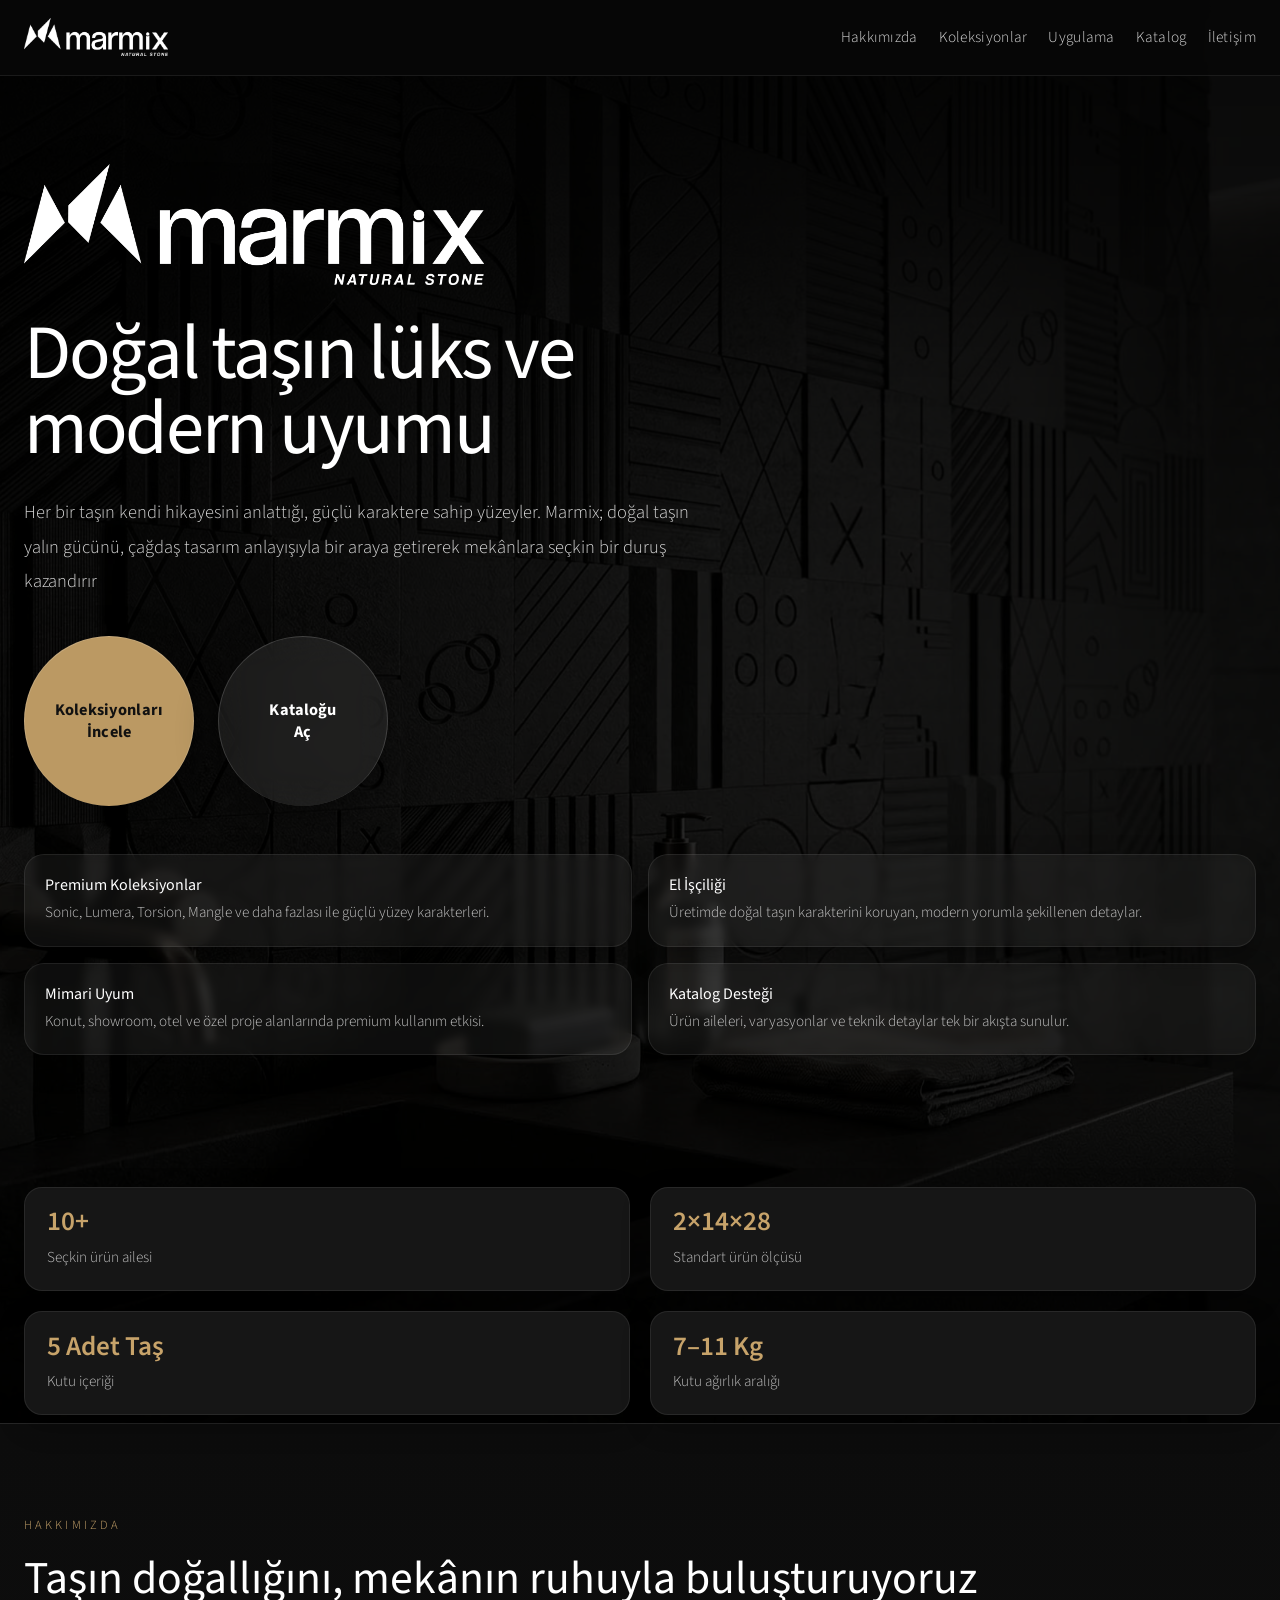
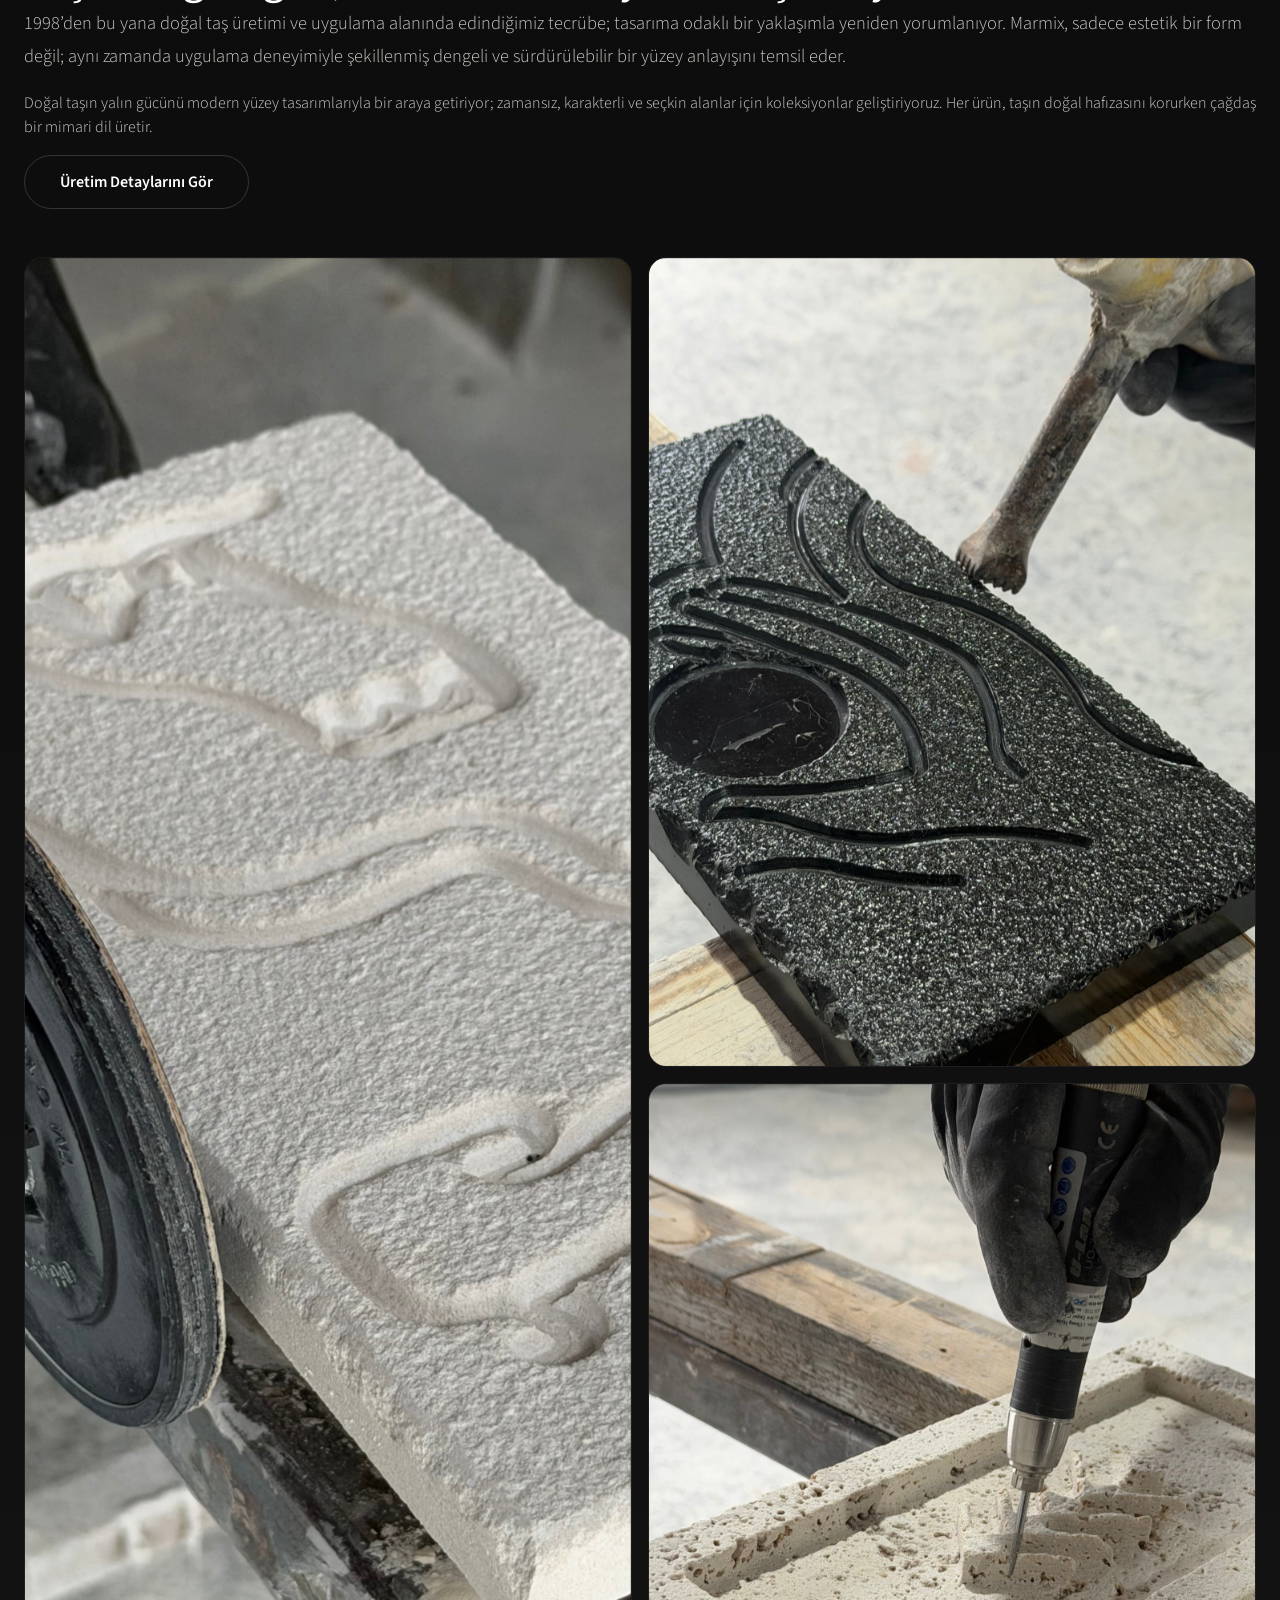
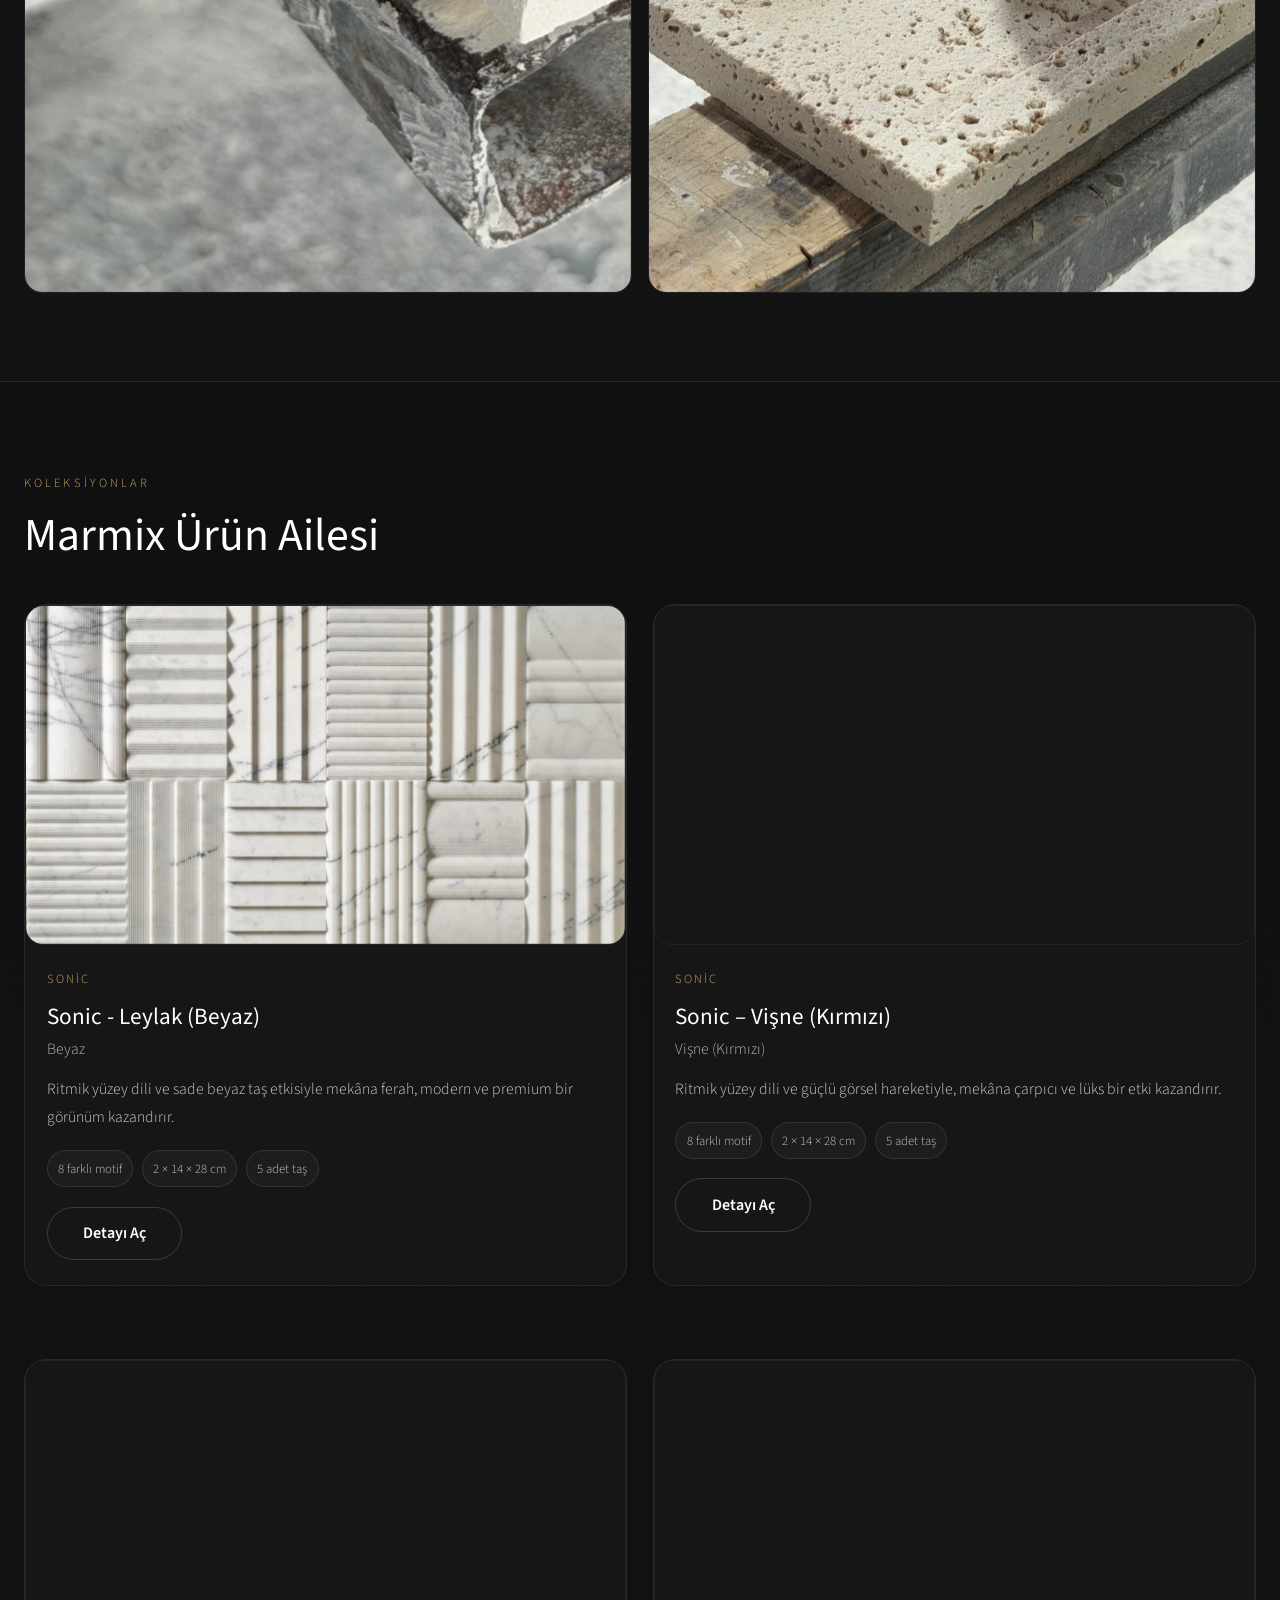
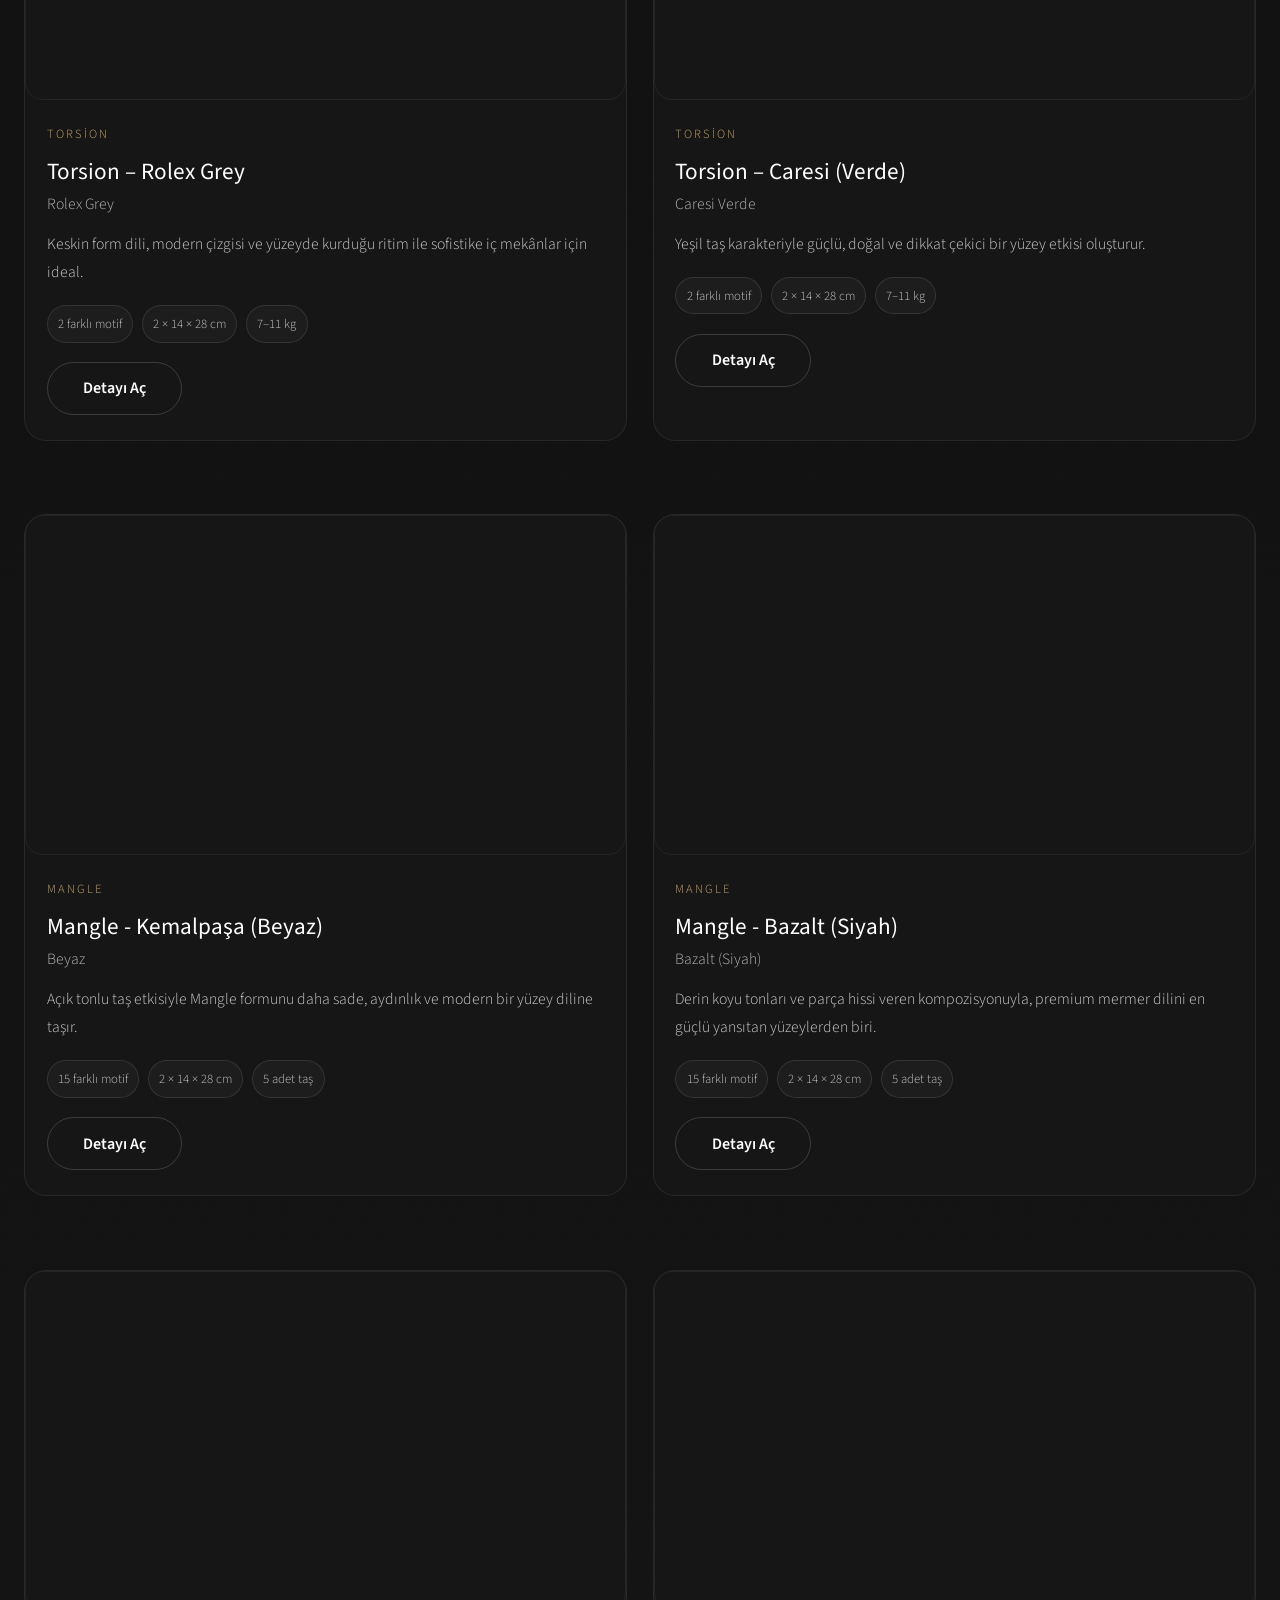
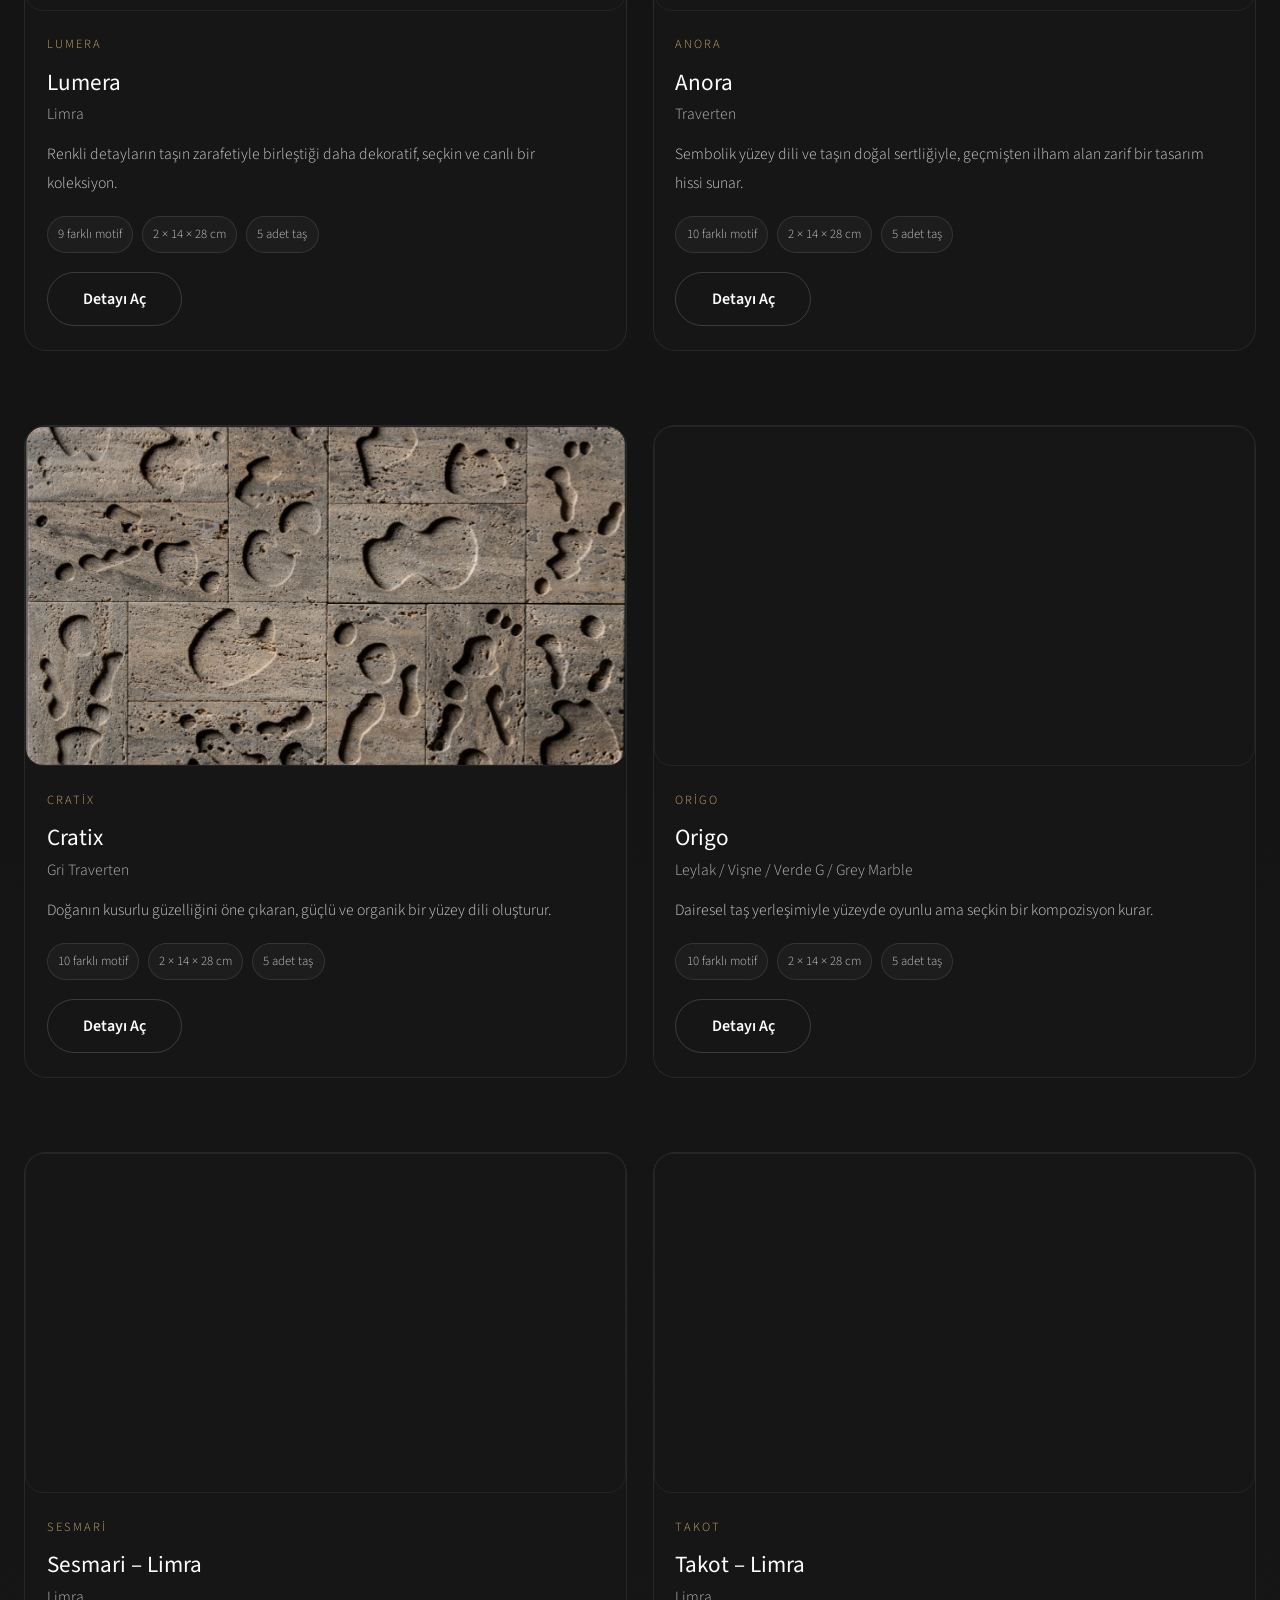
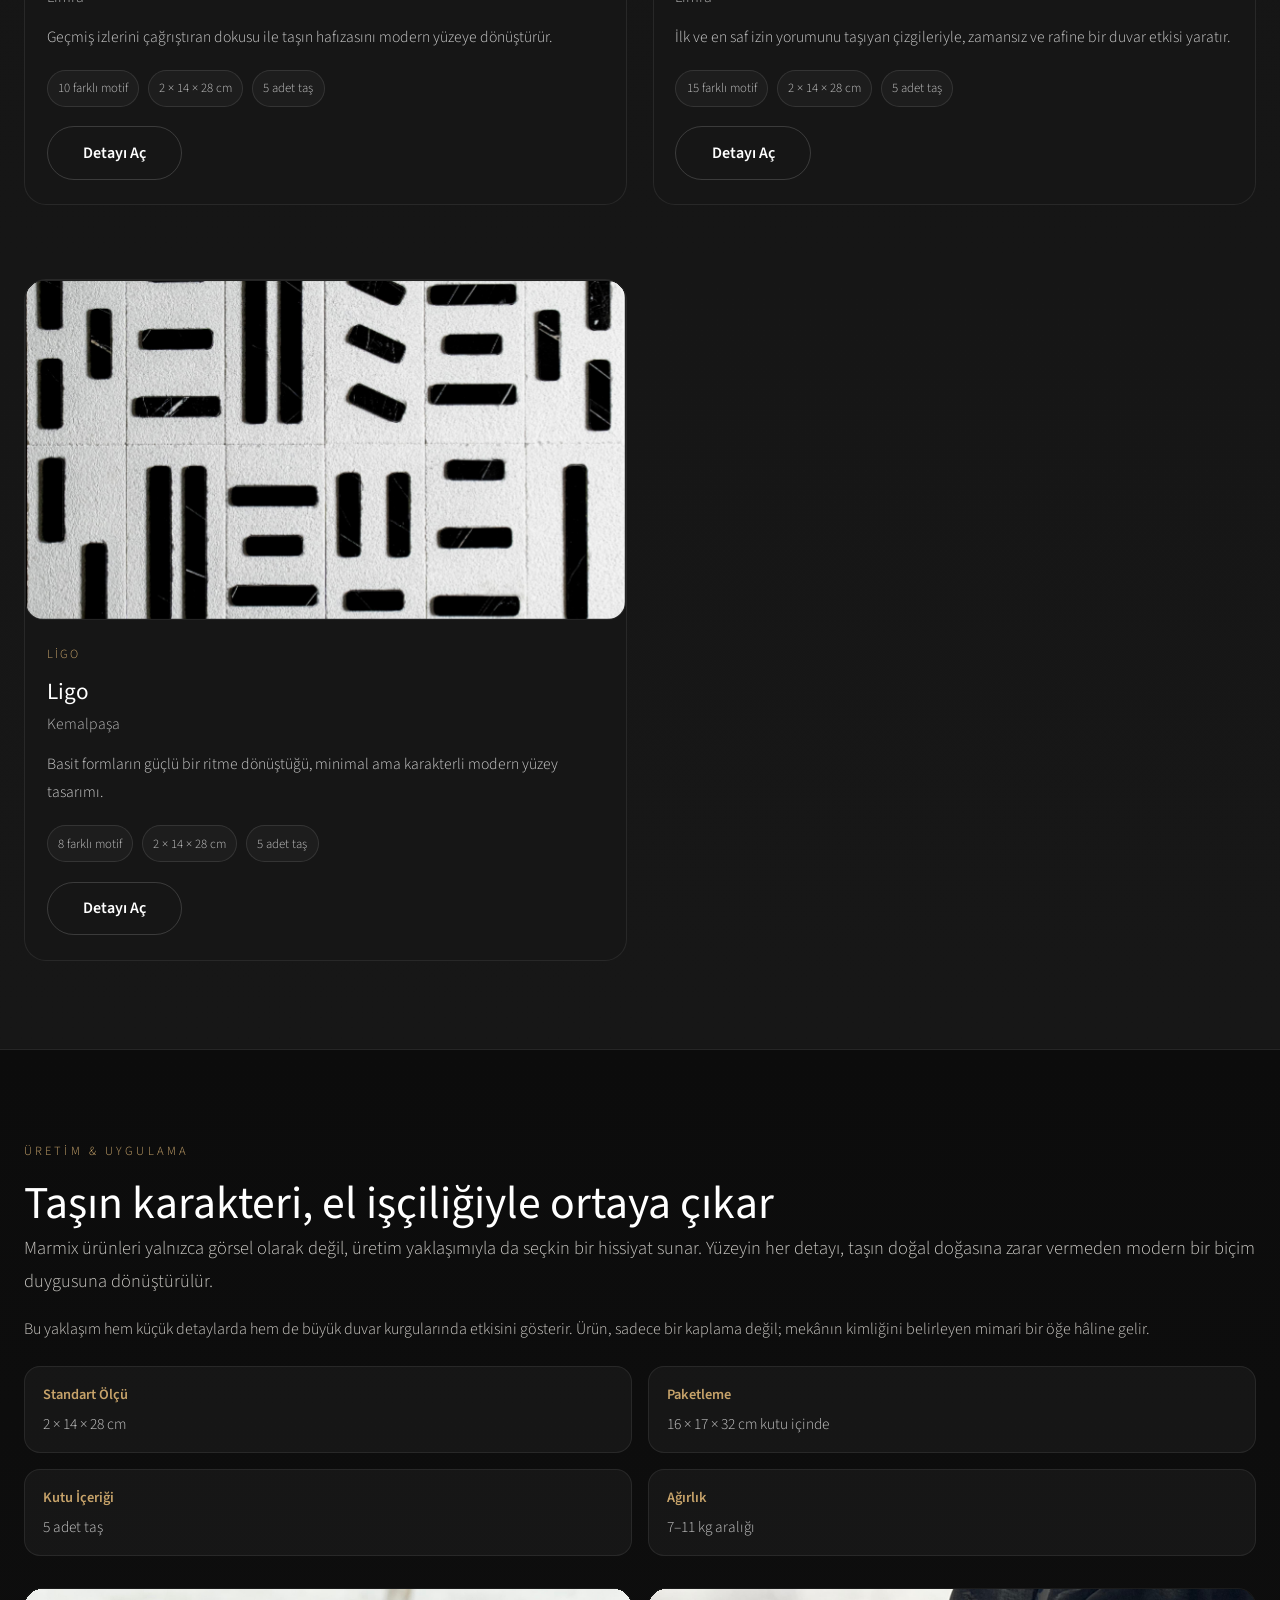
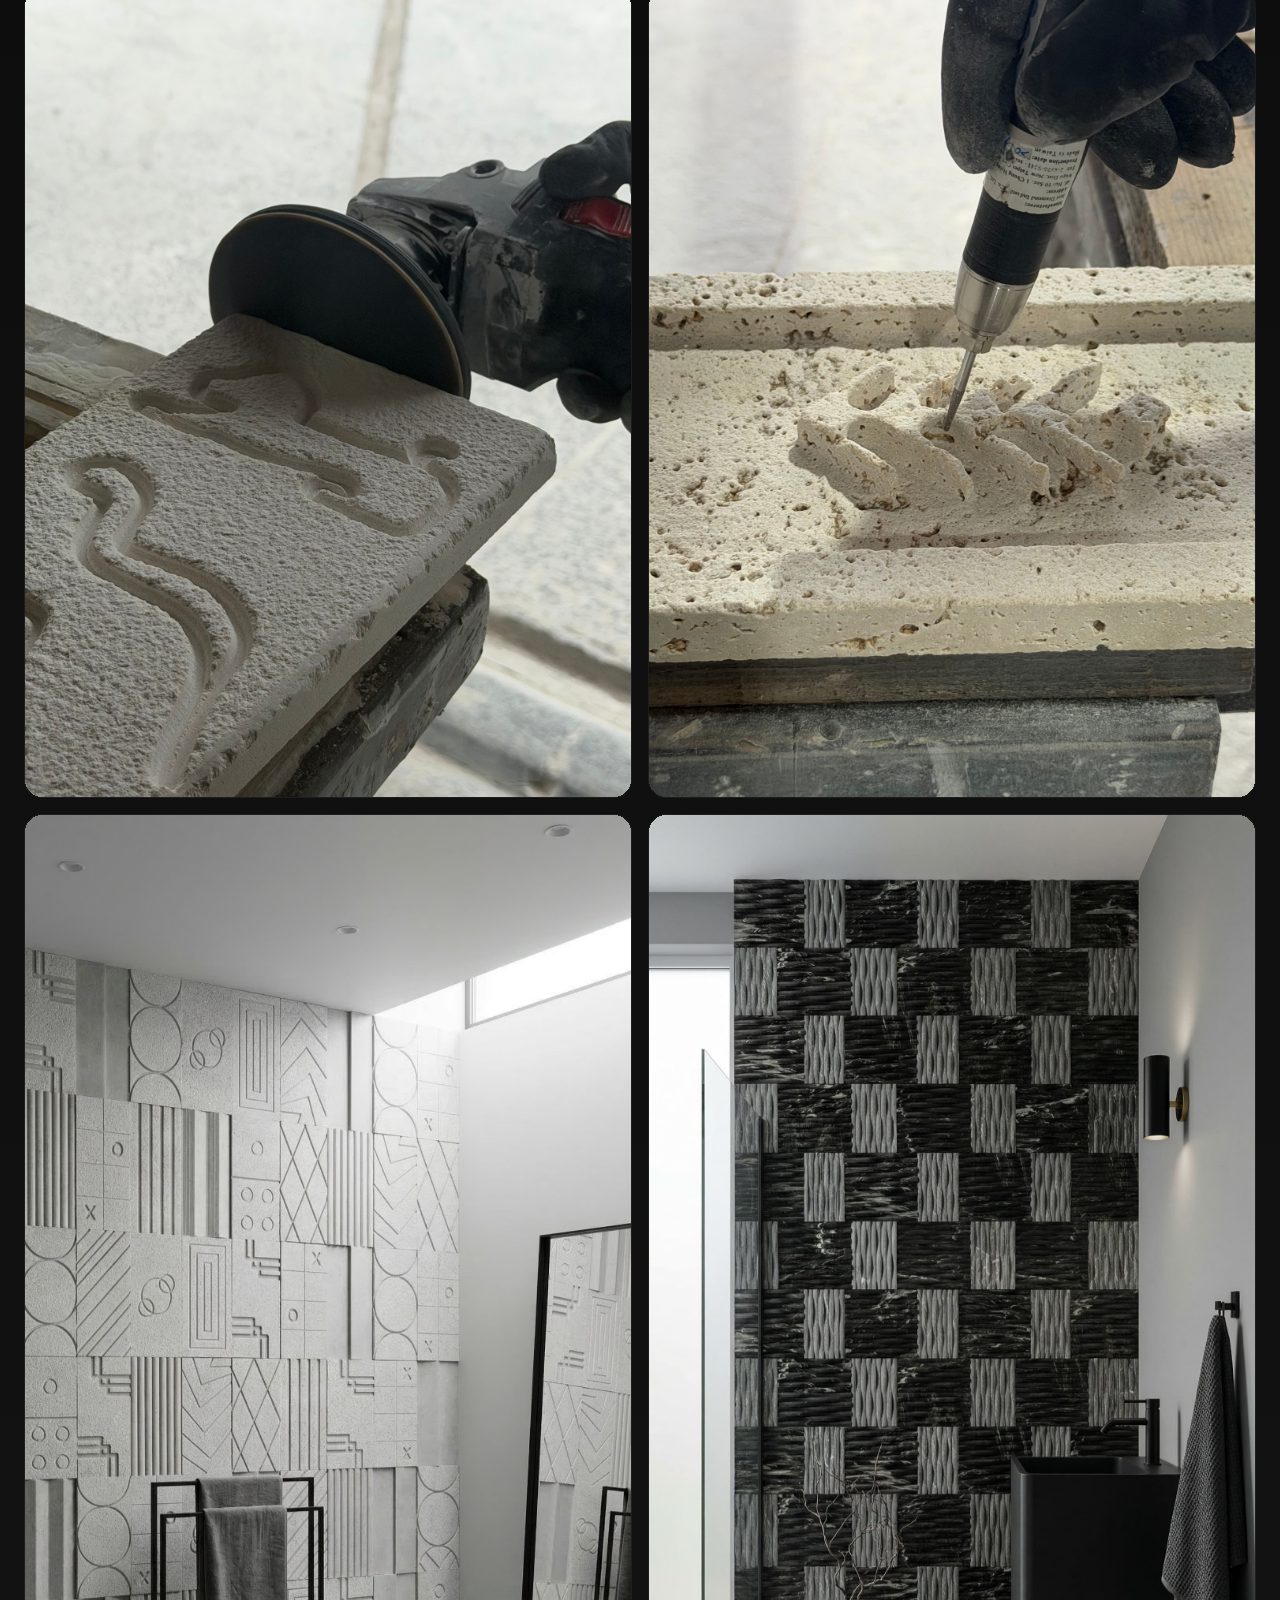
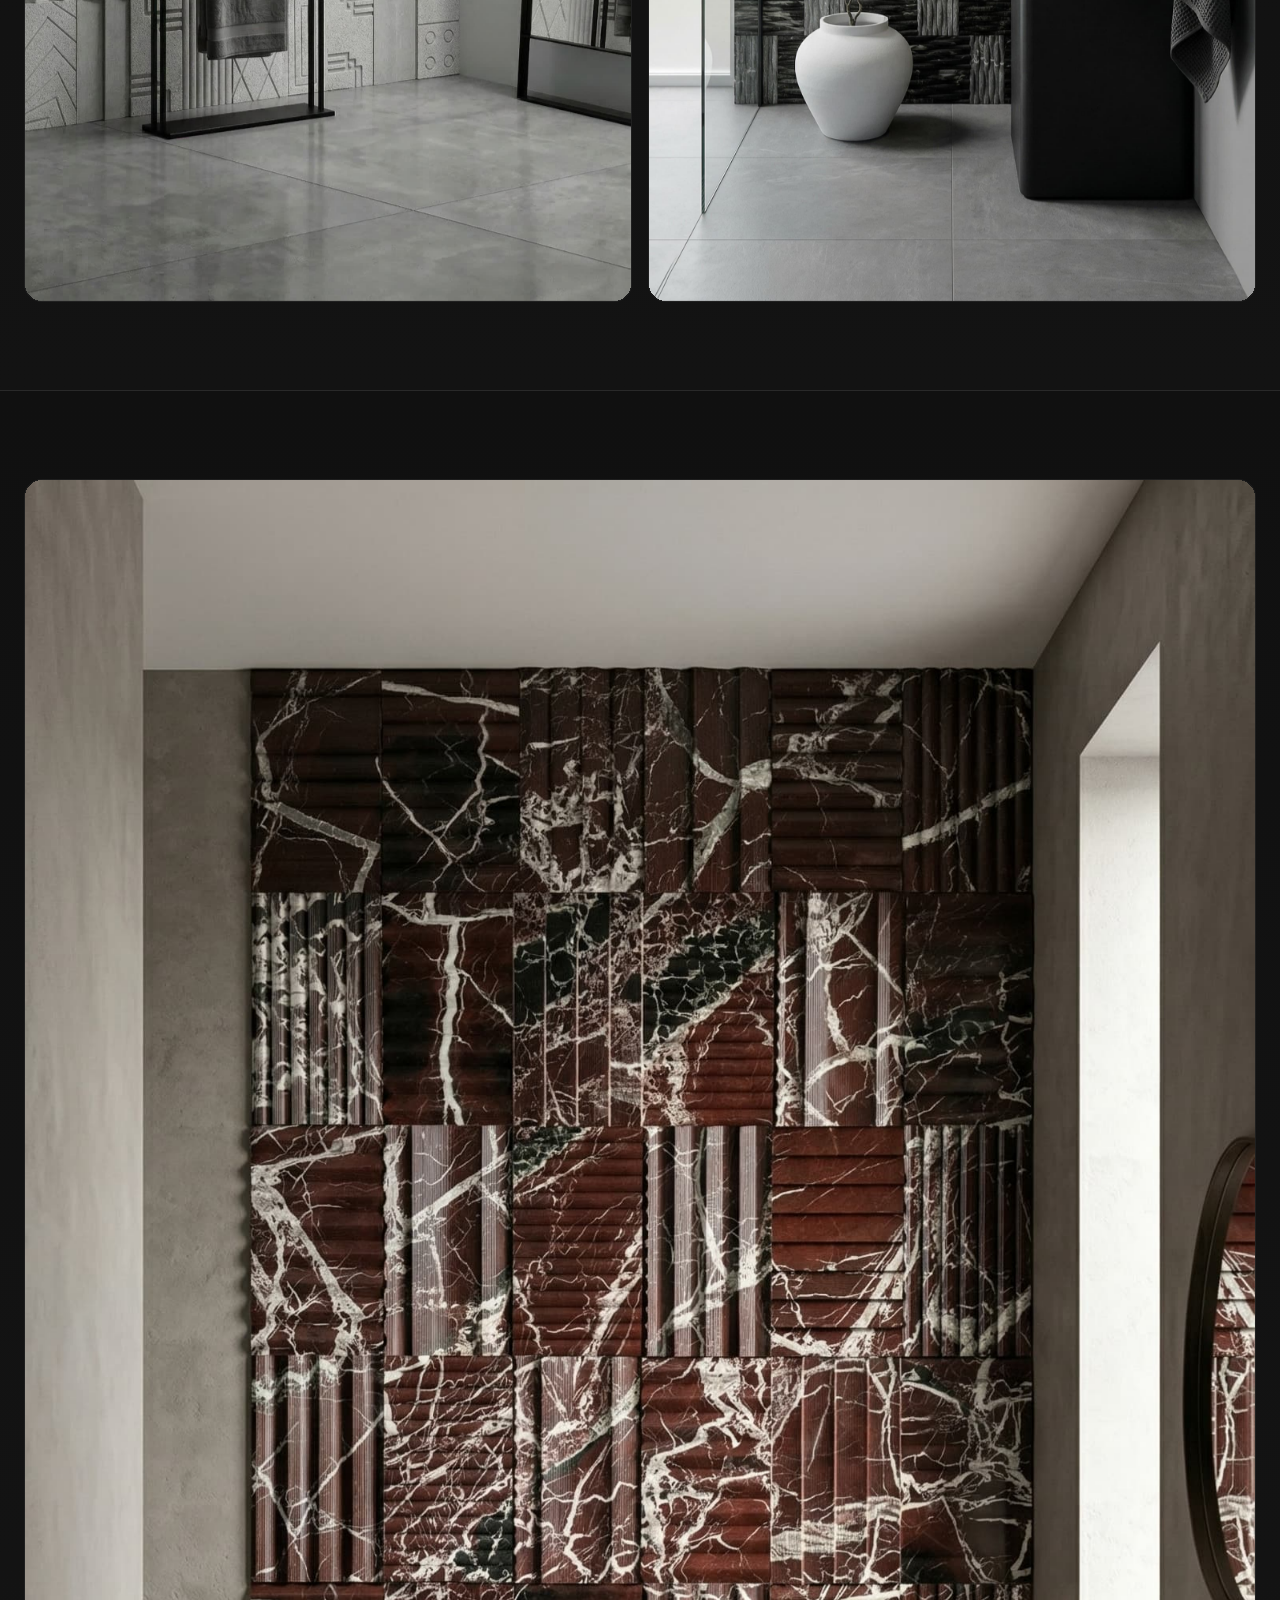
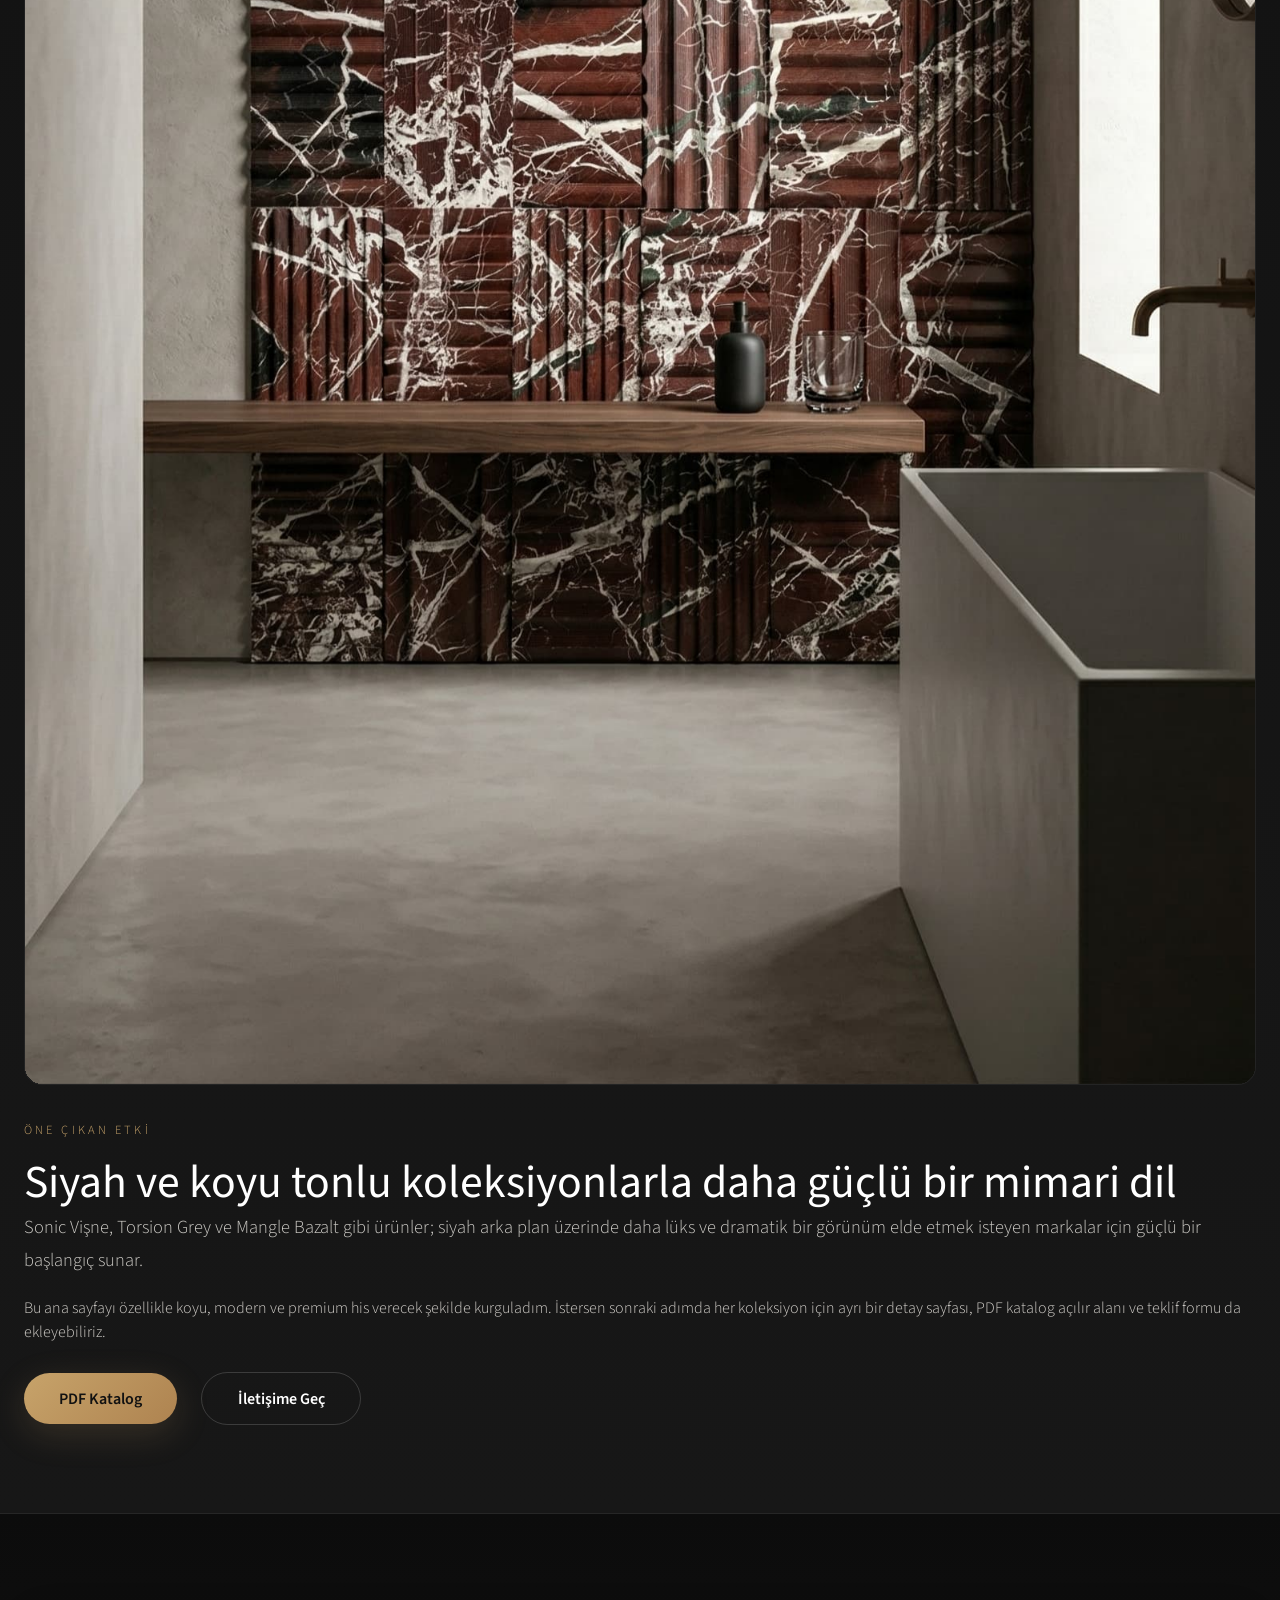
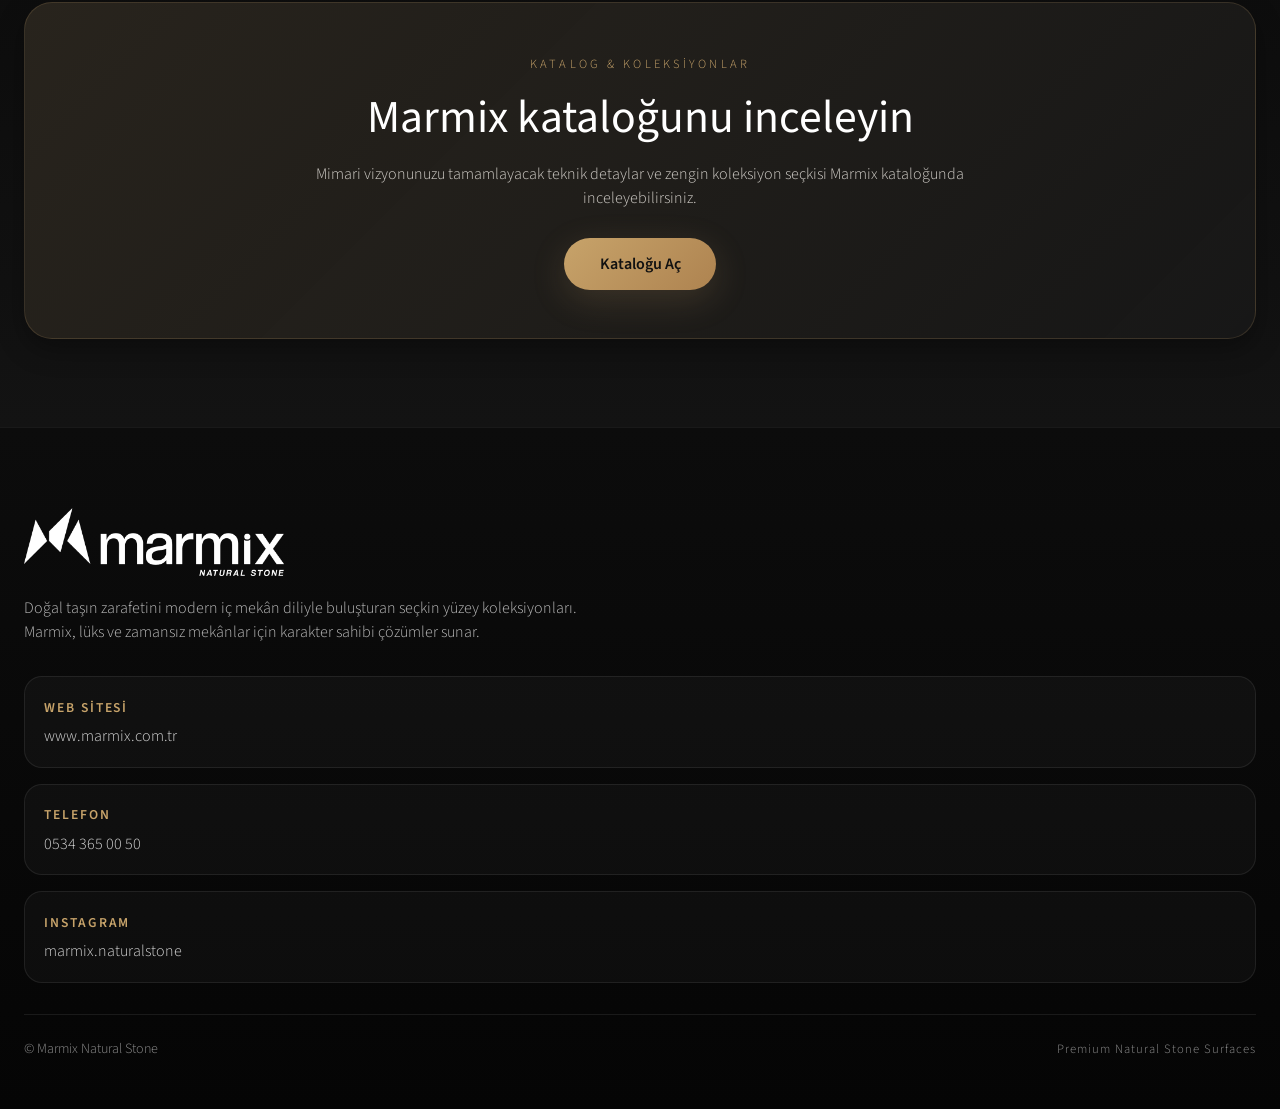
==== commit 58389df9: "Mobil uyumluluk ve ana slider okunabilirlik düzenlemeleri" ====
--- a/index.html
+++ b/index.html
@@ -22,26 +22,26 @@
 			--line: rgba(255, 255, 255, 0.08);
 			--gold: #c7a36a;
 			--gold-soft: #e2c08b;
-			--shadow: 0 20px 60px rgba(0, 0, 0, 0.45);
-		}
-	
+			--shadow: 0 10px 28px rgba(0, 0, 0, 0.32);
+		}
+
 		html {
 			scroll-behavior: smooth;
 		}
-	
+
 		body {
 			background: var(--bg);
 			color: var(--text);
 			font-family: 'Source Sans Pro', sans-serif;
 		}
-	
+
 		body,
 		input,
 		textarea,
 		select {
 			color: var(--text);
 		}
-	
+
 		h1,
 		h2,
 		h3,
@@ -52,47 +52,47 @@
 		b {
 			color: #fff;
 		}
-	
+
 		a {
 			color: inherit;
 			border-bottom-color: transparent;
 		}
-	
+
 		a:hover {
 			color: var(--gold-soft);
 		}
-	
+
 		p {
 			text-align: left;
 			color: rgba(243, 240, 234, 0.84);
 		}
-	
+
 		.container {
 			width: min(1320px, calc(100% - 48px));
 		}
-	
+
 		.wrapper,
 		#banner {
 			background: transparent;
 		}
-	
+
 		.wrapper {
 			margin: 0;
 			padding: 5.5em 0;
 		}
-	
+
 		.section-dark {
 			background: linear-gradient(180deg, #0c0c0c 0%, #131313 100%);
 		}
-	
+
 		.section-soft {
 			background: linear-gradient(180deg, #101010 0%, #171717 100%);
 		}
-	
+
 		.section-lined {
 			border-top: 1px solid var(--line);
 		}
-	
+
 		.kicker {
 			display: inline-block;
 			letter-spacing: 0.25em;
@@ -101,13 +101,13 @@
 			color: var(--gold);
 			margin-bottom: 1em;
 		}
-	
+
 		.lead {
 			font-size: 1.15em;
 			line-height: 1.8em;
 			color: rgba(243, 240, 234, 0.82);
 		}
-	
+
 		.button,
 		input[type="button"],
 		input[type="submit"],
@@ -120,7 +120,7 @@
 			box-shadow: 0 10px 35px rgba(199, 163, 106, 0.18);
 			padding: 0.85em 2.2em;
 		}
-	
+
 		.button:hover,
 		input[type="button"]:hover,
 		input[type="submit"]:hover,
@@ -129,39 +129,39 @@
 			background: linear-gradient(135deg, var(--gold-soft) 0%, var(--gold) 100%);
 			color: #111 !important;
 		}
-	
+
 		.button.alt {
 			background: transparent;
 			color: #fff !important;
 			border: 1px solid rgba(255, 255, 255, 0.16);
 			box-shadow: none;
 		}
-	
+
 		.button.alt:hover {
 			background: rgba(255, 255, 255, 0.06);
 		}
-	
+
 		#header {
-			background:
-				linear-gradient(180deg, rgba(0, 0, 0, 0.45) 0%, rgba(0, 0, 0, 0.78) 75%, rgba(0, 0, 0, 0.95) 100%),
-				url("assets/Marmix Materyaller/Fotolar/Magle - Bazalt/creation_2643352292.jpg");
-			background-size: cover;
-			background-position: center center;
-			background-attachment: fixed;
-			padding: 0;
-			text-align: left;
-		}
-	
+	background:
+		linear-gradient(180deg, rgba(0, 0, 0, 0.95) 0%, rgba(0, 0, 0, 0.82) 70%, rgba(0, 0, 0, 0.96) 100%),
+		url("assets/Marmix Materyaller/Fotolar/Magle - Bazalt/creation_2643352292.jpg");
+	background-size: cover;
+	background-position: center center;
+	background-attachment: scroll;
+	padding: 0;
+	text-align: left;
+}
+
 		#header:before,
 		body.homepage #header:after {
 			display: none;
 		}
-	
+
 		body.homepage #header {
 			height: auto;
 			min-height: 100vh;
 		}
-	
+
 		.hero-shell {
 			min-height: 100vh;
 			display: flex;
@@ -170,7 +170,7 @@
 			position: relative;
 			z-index: 2;
 		}
-	
+
 		#nav {
 			position: sticky;
 			top: 0;
@@ -182,7 +182,7 @@
 			border-bottom: 1px solid rgba(255, 255, 255, 0.08);
 			z-index: 1000;
 		}
-	
+
 		#nav>ul {
 			display: flex;
 			align-items: center;
@@ -194,18 +194,18 @@
 			padding: 1.15em 0;
 			border: 0;
 		}
-	
+
 		#nav>ul:before,
 		#nav>ul:after {
 			display: none;
 		}
-	
+
 		#nav>ul>li {
 			margin: 0;
 			padding: 0;
 			border: 0;
 		}
-	
+
 		#nav .nav-left,
 		#nav .nav-right {
 			display: flex;
@@ -213,7 +213,7 @@
 			gap: 1.3em;
 			flex-wrap: wrap;
 		}
-	
+
 		#nav .brand-link {
 			display: inline-flex;
 			align-items: center;
@@ -222,23 +222,23 @@
 			letter-spacing: 0.08em;
 			text-transform: uppercase;
 		}
-	
+
 		#nav .brand-link img {
 			height: 38px;
 			width: auto;
 			display: block;
 		}
-	
+
 		#nav .nav-right a {
 			color: rgba(255, 255, 255, 0.84);
 			font-size: 0.96em;
 			letter-spacing: 0.02em;
 		}
-	
+
 		#nav .nav-right a:hover {
 			color: #fff;
 		}
-	
+
 		.hero-content {
 			width: min(1320px, calc(100% - 48px));
 			margin: 0 auto;
@@ -248,11 +248,11 @@
 			gap: 3em;
 			align-items: end;
 		}
-	
+
 		.hero-copy {
 			max-width: 760px;
 		}
-	
+
 		.hero-copy .logo-hero {
 			display: block;
 			max-width: 460px;
@@ -260,14 +260,14 @@
 			margin-bottom: 2em;
 			filter: drop-shadow(0 12px 28px rgba(0, 0, 0, 0.35));
 		}
-	
+
 		.hero-copy h1 {
 			font-size: clamp(2.8em, 6vw, 5.5em);
 			line-height: 0.98em;
 			margin: 0 0 0.35em 0;
 			letter-spacing: -0.03em;
 		}
-	
+
 		.hero-copy p {
 			font-size: 1.15em;
 			line-height: 1.9em;
@@ -275,7 +275,7 @@
 			color: rgba(255, 255, 255, 0.83);
 			margin-bottom: 2em;
 		}
-	
+
 		.hero-actions {
 			display: flex;
 			flex-wrap: wrap;
@@ -283,7 +283,7 @@
 			align-items: center;
 			margin-top: 28px;
 		}
-	
+
 		.hero-circle {
 			width: 170px;
 			height: 170px;
@@ -296,17 +296,20 @@
 			padding: 18px;
 			position: relative;
 			border-bottom: 0 !important;
-	
+
 			backdrop-filter: blur(18px);
 			-webkit-backdrop-filter: blur(18px);
-	
+
 			border: 1px solid rgba(255, 255, 255, 0.16);
 			box-shadow: 0 12px 40px rgba(0, 0, 0, 0.42);
 			transition: transform 0.3s ease, background 0.3s ease, border-color 0.3s ease;
 		}
-	
+
 		.hero-circle span {
-			display: block;
+			display: flex;
+			align-items: center;
+			justify-content: center;
+			height: 100%;
 			font-size: 1.02em;
 			line-height: 1.32;
 			font-weight: 700;
@@ -317,46 +320,46 @@
 			word-break: keep-all;
 			overflow-wrap: normal;
 		}
-	
+
 		.hero-circle-gold {
 			background: rgba(199, 163, 106, 0.94);
 			color: #111 !important;
 		}
-	
+
 		.hero-circle-gold span {
 			color: #111;
 		}
-	
+
 		.hero-circle-glass {
 			background: rgba(255, 255, 255, 0.08);
 			color: #fff !important;
 		}
-	
+
 		.hero-circle-glass span {
 			color: #fff;
 		}
-	
+
 		.hero-circle:hover {
 			transform: translateY(-6px) scale(1.03);
 			border-color: rgba(255, 255, 255, 0.26);
 			color: inherit !important;
 		}
-	
+
 		.hero-circle-gold:hover {
 			background: rgba(226, 192, 139, 0.98);
 		}
-	
+
 		.hero-circle-glass:hover {
 			background: rgba(255, 255, 255, 0.14);
 		}
-	
+
 		.hero-side {
 			display: grid;
 			grid-template-columns: 1fr 1fr;
 			gap: 1em;
 			align-self: center;
 		}
-	
+
 		.mini-card {
 			background: rgba(255, 255, 255, 0.05);
 			border: 1px solid rgba(255, 255, 255, 0.08);
@@ -365,23 +368,23 @@
 			backdrop-filter: blur(4px);
 			box-shadow: var(--shadow);
 		}
-	
+
 		.mini-card h3 {
 			font-size: 1em;
 			margin-bottom: 0.3em;
 		}
-	
+
 		.mini-card p {
 			margin: 0;
 			font-size: 0.95em;
 			line-height: 1.7em;
 			color: rgba(255, 255, 255, 0.74);
 		}
-	
+
 		#banner {
 			padding: 0;
 		}
-	
+
 		.intro-strip {
 			width: min(1320px, calc(100% - 48px));
 			margin: 0 auto;
@@ -390,7 +393,7 @@
 			grid-template-columns: repeat(4, 1fr);
 			gap: 1.25em;
 		}
-	
+
 		.stat-box {
 			background: var(--bg-card);
 			border: 1px solid var(--line);
@@ -398,7 +401,7 @@
 			padding: 1.3em 1.35em;
 			box-shadow: var(--shadow);
 		}
-	
+
 		.stat-box .num {
 			display: block;
 			font-size: 1.7em;
@@ -407,36 +410,36 @@
 			line-height: 1;
 			margin-bottom: 0.35em;
 		}
-	
+
 		.stat-box .label {
 			display: block;
 			font-size: 0.95em;
 			color: rgba(255, 255, 255, 0.72);
 		}
-	
+
 		.about-grid {
 			display: grid;
 			grid-template-columns: 1fr 1fr;
 			gap: 3em;
 			align-items: center;
 		}
-	
+
 		.about-media {
 			display: grid;
 			grid-template-columns: 1fr 1fr;
 			gap: 1em;
 		}
-	
+
 		.about-media .image,
 		.feature-panels .image,
 		.showcase-large .image,
 		.product-card .image {
 			border-radius: 18px;
 			overflow: hidden;
-			box-shadow: var(--shadow);
+			box-shadow: none;
 			border: 1px solid rgba(255, 255, 255, 0.06);
 		}
-	
+
 		.about-media .image img,
 		.feature-panels .image img,
 		.showcase-large .image img,
@@ -444,16 +447,16 @@
 			height: 100%;
 			object-fit: cover;
 		}
-	
+
 		.about-media .tall {
 			grid-row: span 2;
 			min-height: 520px;
 		}
-	
+
 		.about-media .small {
 			min-height: 250px;
 		}
-	
+
 		.products-head {
 			display: flex;
 			justify-content: space-between;
@@ -461,42 +464,41 @@
 			gap: 2em;
 			margin-bottom: 2.5em;
 		}
-	
+
 		.products-head p {
 			max-width: 620px;
 			margin: 0;
 		}
-	
+
 		.products-grid {
 			display: grid;
 			grid-template-columns: repeat(3, 1fr);
 			gap: 1.6em;
 		}
-	
+
 		.product-card {
-			background: linear-gradient(180deg, var(--bg-card) 0%, var(--bg-card-2) 100%);
+			background: #161616;
 			border: 1px solid var(--line);
 			border-radius: 22px;
 			overflow: hidden;
-			box-shadow: var(--shadow);
-			transition: transform 0.35s ease, border-color 0.35s ease, box-shadow 0.35s ease;
-		}
-	
+			box-shadow: none;
+			transition: border-color 0.15s ease;
+		}
+
 		.product-card:hover {
-			transform: translateY(-8px);
+			transform: none;
 			border-color: rgba(199, 163, 106, 0.35);
-			box-shadow: 0 28px 70px rgba(0, 0, 0, 0.5);
-		}
-	
+		}
+
 		.product-card .image {
 			margin: 0;
 			height: 340px;
 		}
-	
+
 		.product-card .content {
 			padding: 1.35em 1.35em 1.55em;
 		}
-	
+
 		.product-card .meta {
 			font-size: 0.78em;
 			letter-spacing: 0.16em;
@@ -504,31 +506,31 @@
 			color: var(--gold);
 			margin-bottom: 0.9em;
 		}
-	
+
 		.product-card h3 {
 			font-size: 1.45em;
 			margin-bottom: 0.25em;
 		}
-	
+
 		.product-card .variant {
 			color: rgba(255, 255, 255, 0.68);
 			font-size: 0.98em;
 			margin-bottom: 0.9em;
 		}
-	
+
 		.product-card p {
 			font-size: 0.98em;
 			line-height: 1.8em;
 			margin-bottom: 1.2em;
 			color: rgba(255, 255, 255, 0.78);
 		}
-	
+
 		.product-card .spec {
 			display: flex;
 			flex-wrap: wrap;
 			gap: 0.55em;
 		}
-	
+
 		.product-card .spec span {
 			border: 1px solid rgba(255, 255, 255, 0.1);
 			background: rgba(255, 255, 255, 0.03);
@@ -537,65 +539,65 @@
 			font-size: 0.8em;
 			color: rgba(255, 255, 255, 0.74);
 		}
-	
+
 		.feature-panels {
 			display: grid;
 			grid-template-columns: 1.05fr 0.95fr;
 			gap: 2em;
 			align-items: center;
 		}
-	
+
 		.feature-panels .panel-copy {
 			padding-right: 2em;
 		}
-	
+
 		.feature-panels .stack {
 			display: grid;
 			grid-template-columns: 1fr 1fr;
 			gap: 1em;
 		}
-	
+
 		.feature-panels .stack .image {
 			min-height: 230px;
 		}
-	
+
 		.showcase-grid {
 			display: grid;
 			grid-template-columns: 1fr 1fr;
 			gap: 2em;
 			align-items: center;
 		}
-	
+
 		.showcase-large .image {
 			min-height: 650px;
 		}
-	
+
 		.specs-list {
 			display: grid;
 			grid-template-columns: 1fr 1fr;
 			gap: 1em;
 			margin-top: 1.6em;
 		}
-	
+
 		.specs-list .spec-item {
 			background: rgba(255, 255, 255, 0.04);
 			border: 1px solid rgba(255, 255, 255, 0.08);
 			border-radius: 16px;
 			padding: 1em 1.1em;
 		}
-	
+
 		.spec-item strong {
 			display: block;
 			font-size: 0.9em;
 			color: var(--gold);
 			margin-bottom: 0.35em;
 		}
-	
+
 		.spec-item span {
 			color: rgba(255, 255, 255, 0.76);
 			font-size: 0.96em;
 		}
-	
+
 		.cta-box {
 			background:
 				linear-gradient(135deg, rgba(199, 163, 106, 0.12) 0%, rgba(255, 255, 255, 0.02) 100%),
@@ -606,24 +608,24 @@
 			text-align: center;
 			box-shadow: var(--shadow);
 		}
-	
+
 		.cta-box h2 {
 			margin-bottom: 0.35em;
 		}
-	
+
 		.cta-box p {
 			max-width: 760px;
 			margin: 0 auto 1.8em auto;
 			text-align: center;
 		}
-	
+
 		.cta-actions {
 			display: flex;
 			justify-content: center;
 			flex-wrap: wrap;
 			gap: 1em;
 		}
-	
+
 		#footer {
 			background:
 				linear-gradient(180deg, #0c0c0c 0%, #050505 100%);
@@ -631,42 +633,42 @@
 			padding: 5em 0 3em 0;
 			border-top: 1px solid rgba(255, 255, 255, 0.08);
 		}
-	
+
 		#footer header {
 			text-align: left;
 		}
-	
+
 		.footer-grid {
 			display: grid;
 			grid-template-columns: 1.2fr 0.8fr;
 			gap: 2em;
 			align-items: start;
 		}
-	
+
 		.footer-brand img {
 			max-width: 260px;
 			width: 100%;
 			margin-bottom: 1.25em;
 		}
-	
+
 		.footer-brand p {
 			max-width: 560px;
 			color: rgba(255, 255, 255, 0.72);
 			margin-bottom: 0;
 		}
-	
+
 		.footer-info {
 			display: grid;
 			gap: 1em;
 		}
-	
+
 		.footer-card {
 			background: rgba(255, 255, 255, 0.03);
 			border: 1px solid rgba(255, 255, 255, 0.08);
 			border-radius: 18px;
 			padding: 1.15em 1.2em;
 		}
-	
+
 		.footer-card strong {
 			display: block;
 			color: var(--gold);
@@ -675,13 +677,13 @@
 			text-transform: uppercase;
 			margin-bottom: 0.35em;
 		}
-	
+
 		.footer-card span,
 		.footer-card a {
 			color: rgba(255, 255, 255, 0.82);
 			border: 0;
 		}
-	
+
 		.footer-bottom {
 			margin-top: 2.2em;
 			padding-top: 1.6em;
@@ -693,16 +695,16 @@
 			color: rgba(255, 255, 255, 0.54);
 			font-size: 0.88em;
 		}
-	
-		.scroll-note {
-			color: rgba(255, 255, 255, 0.55);
-			font-size: 0.9em;
-			letter-spacing: 0.08em;
-			text-transform: uppercase;
-		}
-	
+
+	.scroll-note {
+	color: rgba(255, 255, 255, 0.55);
+	font-size: 0.9em;
+	letter-spacing: 0.08em;
+	text-transform: none;
+}
+
 		@media screen and (max-width: 1280px) {
-	
+
 			.hero-content,
 			.about-grid,
 			.feature-panels,
@@ -710,46 +712,46 @@
 			.footer-grid {
 				grid-template-columns: 1fr;
 			}
-	
+
 			.hero-side {
 				grid-template-columns: 1fr 1fr;
 			}
-	
+
 			.products-grid {
 				grid-template-columns: repeat(2, 1fr);
 			}
-	
+
 			.intro-strip {
 				grid-template-columns: repeat(2, 1fr);
 			}
-	
+
 			.feature-panels .panel-copy {
 				padding-right: 0;
 			}
 		}
-	
+
 		@media screen and (max-width: 840px) {
 			#nav>ul {
 				width: calc(100% - 30px);
 				padding: 1em 0;
 				display: block;
 			}
-	
+
 			#nav .nav-left,
 			#nav .nav-right {
 				justify-content: center;
 			}
-	
+
 			.hero-content {
 				width: calc(100% - 30px);
 				padding: 7em 0 4em 0;
 			}
-	
+
 			.intro-strip,
 			.container {
 				width: calc(100% - 30px);
 			}
-	
+
 			.products-grid,
 			.intro-strip,
 			.hero-side,
@@ -758,11 +760,11 @@
 			.feature-panels .stack {
 				grid-template-columns: 1fr;
 			}
-	
+
 			.products-head {
 				display: block;
 			}
-	
+
 			.about-media .tall,
 			.about-media .small,
 			.feature-panels .stack .image,
@@ -770,35 +772,368 @@
 			.product-card .image {
 				min-height: auto;
 			}
-	
+
 			.hero-copy .logo-hero {
 				max-width: 320px;
 			}
-	
+
 			.hero-copy h1 {
 				font-size: 2.5em;
 			}
-	
+
 			.cta-box {
 				padding: 2em 1.3em;
 			}
-	
+
 			.hero-actions {
 				gap: 16px;
 			}
-	
+
 			.hero-circle {
 				width: 140px;
 				height: 140px;
 				padding: 14px;
 			}
-	
+
 			.hero-circle span {
 				font-size: 0.9em;
 				line-height: 1.28;
 				max-width: 88px;
 			}
 		}
+
+		/* ===== PERFORMANCE FIX FINAL ===== */
+
+		/* Görsellerin geç yüklenmesini engelle */
+		img {
+			display: block;
+			width: 100%;
+			height: auto;
+		}
+
+		/* Tüm kart görselleri net ve hızlı */
+		.product-card img,
+		.about-media img,
+		.feature-panels img,
+		.showcase-large img {
+			width: 100%;
+			height: 100%;
+			object-fit: cover;
+			image-rendering: auto;
+		}
+
+		/* Kart performans stabil */
+		.product-card {
+			background: #161616;
+			border: 1px solid var(--line);
+			border-radius: 22px;
+			overflow: hidden;
+			box-shadow: none;
+			transition: border-color 0.15s ease;
+		}
+
+		/* Hover sade */
+		.product-card:hover {
+			transform: none;
+			border-color: rgba(199, 163, 106, 0.35);
+		}
+
+		/* Scroll akıcılığı */
+		body {
+			-webkit-font-smoothing: antialiased;
+			-moz-osx-font-smoothing: grayscale;
+		}
+
+		/* Hero circle tam ortalama */
+		.hero-circle {
+			display: flex;
+			align-items: center;
+			justify-content: center;
+		}
+
+		.hero-circle span {
+			display: flex;
+			align-items: center;
+			justify-content: center;
+			height: 100%;
+		}
+
+		/* Görseller geç çizilmesin */
+		.image img {
+			opacity: 1 !important;
+			transform: none !important;
+			filter: none !important;
+		}
+
+
+
+/* ===== TAM MOBİL UYUMLULUK ===== */
+@media screen and (max-width: 768px) {
+	html, body {
+		width: 100%;
+		overflow-x: hidden;
+	}
+
+	.container,
+	.hero-content,
+	.intro-strip,
+	#nav > ul {
+		width: calc(100% - 28px) !important;
+		margin-left: auto;
+		margin-right: auto;
+	}
+
+	.wrapper {
+		padding: 3.2em 0;
+	}
+
+	#nav {
+		position: sticky;
+		top: 0;
+	}
+
+	#nav > ul {
+		display: flex;
+		flex-direction: column;
+		align-items: center;
+		gap: 0.9em;
+		padding: 0.9em 0;
+	}
+
+	#nav .brand-link img {
+		height: 34px;
+	}
+
+	#nav .nav-right {
+		width: 100%;
+		display: flex;
+		justify-content: center;
+		flex-wrap: wrap;
+		gap: 0.65em 1em;
+	}
+
+	#nav .nav-right a {
+		font-size: 0.88em;
+	}
+
+	body.homepage #header,
+	.hero-shell {
+		min-height: auto;
+	}
+
+	.hero-content {
+		display: block;
+		padding: 4em 0 3em 0;
+	}
+
+	.hero-copy {
+		text-align: center;
+	}
+
+	.hero-copy .logo-hero {
+		max-width: 260px;
+		margin: 0 auto 1.5em auto;
+	}
+
+	.hero-copy h1 {
+		font-size: 2.25em;
+		line-height: 1.05;
+		text-align: center;
+	}
+
+	.hero-copy p {
+		font-size: 1em;
+		line-height: 1.7;
+		text-align: center;
+		margin-left: auto;
+		margin-right: auto;
+	}
+
+	.hero-actions {
+		justify-content: center;
+		gap: 14px;
+	}
+
+	.hero-circle {
+		width: 125px;
+		height: 125px;
+		padding: 12px;
+	}
+
+	.hero-circle span {
+		font-size: 0.84em;
+		max-width: 82px;
+	}
+
+	.hero-side {
+		display: grid;
+		grid-template-columns: 1fr;
+		gap: 1em;
+		margin-top: 2.2em;
+	}
+
+	.mini-card,
+	.stat-box,
+	.product-card,
+	.footer-card,
+	.spec-item {
+		border-radius: 16px;
+	}
+
+	.intro-strip {
+		grid-template-columns: 1fr;
+		gap: 1em;
+		padding-top: 1.5em;
+	}
+
+	.about-grid,
+	.feature-panels,
+	.showcase-grid,
+	.footer-grid {
+		display: grid;
+		grid-template-columns: 1fr;
+		gap: 2em;
+	}
+
+	.about-media,
+	.feature-panels .stack,
+	.specs-list {
+		grid-template-columns: 1fr;
+	}
+
+	.about-media .image,
+	.feature-panels .image,
+	.showcase-large .image {
+		height: auto;
+		min-height: 0;
+	}
+
+	.about-media .image img,
+	.feature-panels .image img,
+	.showcase-large .image img {
+		height: auto;
+		aspect-ratio: 4 / 3;
+		object-fit: cover;
+	}
+
+	.products-head {
+		display: block;
+		margin-bottom: 1.7em;
+	}
+
+	.products-head h2,
+	.wrapper h2 {
+		font-size: 1.75em;
+		line-height: 1.2;
+	}
+
+	.products-grid {
+		grid-template-columns: 1fr;
+		gap: 1.3em;
+	}
+
+	.product-card .image {
+		height: auto;
+	}
+
+	.product-card .image img {
+		height: auto;
+		aspect-ratio: 4 / 3;
+		object-fit: cover;
+	}
+
+	.product-card .content {
+		padding: 1.15em;
+	}
+
+	.product-card h3 {
+		font-size: 1.25em;
+		line-height: 1.25;
+	}
+
+	.product-card p {
+		font-size: 0.95em;
+		line-height: 1.65;
+	}
+
+	.product-card .spec {
+		gap: 0.45em;
+	}
+
+	.product-card .spec span {
+		font-size: 0.76em;
+		padding: 0.4em 0.7em;
+	}
+
+	.button,
+	input[type="button"],
+	input[type="submit"],
+	input[type="reset"],
+	button {
+		width: 100%;
+		text-align: center;
+		padding: 0.85em 1.3em;
+	}
+
+	.product-card .button {
+		width: auto;
+		display: inline-block;
+	}
+
+	.cta-box {
+		padding: 2em 1.2em;
+		border-radius: 20px;
+	}
+
+	.cta-box p {
+		text-align: center;
+	}
+
+	.footer-brand {
+		text-align: center;
+	}
+
+	.footer-brand img {
+		max-width: 210px;
+		margin-left: auto;
+		margin-right: auto;
+	}
+
+	.footer-brand p {
+		text-align: center;
+	}
+
+	.footer-bottom {
+		justify-content: center;
+		text-align: center;
+	}
+}
+
+@media screen and (max-width: 420px) {
+	.hero-copy h1 {
+		font-size: 2em;
+	}
+
+	.hero-circle {
+		width: 112px;
+		height: 112px;
+	}
+
+	.hero-circle span {
+		font-size: 0.78em;
+	}
+
+	#nav .nav-right a {
+		font-size: 0.82em;
+	}
+
+	.products-head h2,
+	.wrapper h2 {
+		font-size: 1.55em;
+	}
+}
+
+
 	</style>
 </head>
 
@@ -827,20 +1162,21 @@
 			<div class="hero-shell" id="top">
 				<div class="hero-content">
 					<div class="hero-copy">
-						<span class="kicker">Marmix Natural Stone</span>
+						<span class="kicker"></span>
 						<img src="assets/Marmix Materyaller/logo.png" alt="Marmix Natural Stone" class="logo-hero" />
-						<h1>Doğal taşın lüks ve modern yorumu.</h1>
+						<h1>Doğal taşın lüks ve modern uyumu</h1>
 						<p>
 							Her bir taşın kendi hikayesini anlattığı, güçlü karaktere sahip yüzeyler.
 							Marmix; doğal taşın yalın gücünü, çağdaş tasarım anlayışıyla bir araya getirerek
-							mekânlara seçkin bir duruş kazandırır.
+							mekânlara seçkin bir duruş kazandırır
 						</p>
 						<div class="hero-actions">
 							<a href="#koleksiyonlar" class="hero-circle hero-circle-gold scrolly">
 								<span>Koleksiyonları<br>İncele</span>
 							</a>
-						
-							<a href="assets/Marmix Materyaller/Katalog.pdf" class="hero-circle hero-circle-glass" target="_blank">
+
+							<a href="assets/Marmix Materyaller/Katalog.pdf" class="hero-circle hero-circle-glass"
+								target="_blank">
 								<span>Kataloğu<br>Aç</span>
 							</a>
 						</div>
@@ -877,7 +1213,7 @@
 							<span class="label">Standart ürün ölçüsü</span>
 						</div>
 						<div class="stat-box">
-							<span class="num">5 Adet</span>
+							<span class="num">5 Adet Taş</span>
 							<span class="label">Kutu içeriği</span>
 						</div>
 						<div class="stat-box">
@@ -894,7 +1230,7 @@
 				<div class="about-grid">
 					<div>
 						<span class="kicker">Hakkımızda</span>
-						<h2>Taşın doğallığını, mekânın ruhuyla buluşturuyoruz.</h2>
+						<h2>Taşın doğallığını, mekânın ruhuyla buluşturuyoruz</h2>
 						<p class="lead">
 							1998’den bu yana doğal taş üretimi ve uygulama alanında edindiğimiz tecrübe;
 							tasarıma odaklı bir yaklaşımla yeniden yorumlanıyor. Marmix, sadece estetik bir form değil;
@@ -932,44 +1268,86 @@
 				<div class="products-head">
 					<div>
 						<span class="kicker">Koleksiyonlar</span>
-						<h2>Marmix ürün aileleri</h2>
+						<h2>Marmix Ürün Ailesi</h2>
 					</div>
-					
+
 				</div>
 
 				<div class="products-grid">
-				
+
+					<article class="product-card">
+					
+						<a href="sonic-leylak.html" class="image featured">
+							<img src="assets/Marmix Materyaller/Fotolar/Sonic - Leylak/a00.jpg" alt="Sonic Leylak" loading="lazy"
+								decoding="async" />
+						</a>
+					
+						<div class="content">
+							<div class="meta">Sonic</div>
+					
+							<h3>
+								<a href="sonic-leylak.html">
+									Sonic - Leylak (Beyaz)
+								</a>
+							</h3>
+					
+							<div class="variant">Beyaz</div>
+					
+							<p>
+								Ritmik yüzey dili ve sade beyaz taş etkisiyle mekâna
+								ferah, modern ve premium bir görünüm kazandırır.
+							</p>
+					
+							<div class="spec">
+								<span>8 farklı motif</span>
+								<span>2 × 14 × 28 cm</span>
+								<span>5 adet taş</span>
+							</div>
+					
+							<div style="margin-top: 1.2em;">
+								<a href="sonic-leylak.html" class="button alt">
+									Detayı Aç
+								</a>
+							</div>
+						</div>
+					
+					</article>
+
 					<article class="product-card">
 						<a href="sonic-visne.html" class="image featured">
-							<img src="assets/Marmix Materyaller/Fotolar/Sonic - Vişne/b00.jpg" alt="Sonic Vişne" />
+							<img src="assets/Marmix Materyaller/Fotolar/Sonic - Vişne/b00.jpg" alt="Sonic Vişne"
+								loading="lazy" decoding="async" />
 						</a>
 						<div class="content">
 							<div class="meta">Sonic</div>
-							<h3><a href="sonic-visne.html">Sonic – Vişne</a></h3>
+							<h3><a href="sonic-visne.html">Sonic – Vişne (Kırmızı)</a></h3>
 							<div class="variant">Vişne (Kırmızı)</div>
-							<p>Ritmik yüzey dili ve güçlü görsel hareketiyle, mekâna çarpıcı ve lüks bir etki kazandırır.</p>
+							<p>Ritmik yüzey dili ve güçlü görsel hareketiyle, mekâna çarpıcı ve lüks bir etki
+								kazandırır.</p>
 							<div class="spec">
-								<span>10 farklı taş</span>
+								<span>8 farklı motif</span>
 								<span>2 × 14 × 28 cm</span>
-								<span>5 adet / kutu</span>
+								<span>5 adet taş</span>
 							</div>
 							<div style="margin-top: 1.2em;">
 								<a href="sonic-visne.html" class="button alt">Detayı Aç</a>
 							</div>
 						</div>
 					</article>
-				
+
 					<article class="product-card">
 						<a href="torsion-grey.html" class="image featured">
-							<img src="assets/Marmix Materyaller/Fotolar/Torsion Grey/_DSC0238 copy.jpg" alt="Torsion Grey" />
+							<img src="assets/Marmix Materyaller/Fotolar/Torsion Grey/_DSC0238 copy.jpg"
+								alt="Torsion Rolex Grey" loading="lazy" decoding="async" />
 						</a>
 						<div class="content">
 							<div class="meta">Torsion</div>
-							<h3><a href="torsion-grey.html">Torsion – Grey</a></h3>
-							<div class="variant">Rolex (Grey)</div>
-							<p>Keskin form dili, modern çizgisi ve yüzeyde kurduğu ritim ile sofistike iç mekânlar için ideal.</p>
+							<h3><a href="torsion-grey.html">Torsion – Rolex Grey</a></h3>
+							<div class="variant">Rolex Grey</div>
+							<p>Keskin form dili, modern çizgisi ve yüzeyde kurduğu ritim ile sofistike iç mekânlar için
+								ideal.</p>
 							<div class="spec">
-								<span>2 farklı taş</span>
+								<span>2 farklı motif</span>
 								<span>2 × 14 × 28 cm</span>
 								<span>7–11 kg</span>
 							</div>
@@ -978,71 +1356,150 @@
 							</div>
 						</div>
 					</article>
-				
+
+					<article class="product-card">
+					
+						<a href="torsion-green.html" class="image featured">
+							<img src="assets/Marmix Materyaller/Fotolar/Torsion Green/_DSC0254 copy.jpg" alt="Torsion Caresi Verde"
+								loading="lazy" decoding="async" />
+						</a>
+					
+						<div class="content">
+							<div class="meta">Torsion</div>
+					
+							<h3>
+								<a href="torsion-green.html">
+									Torsion – Caresi (Verde)
+								</a>
+							</h3>
+					
+							<div class="variant">Caresi Verde</div>
+					
+							<p>
+								Yeşil taş karakteriyle güçlü, doğal ve dikkat çekici bir yüzey etkisi oluşturur.
+							</p>
+					
+							<div class="spec">
+								<span>2 farklı motif</span>
+								<span>2 × 14 × 28 cm</span>
+								<span>7–11 kg</span>
+							</div>
+					
+							<div style="margin-top: 1.2em;">
+								<a href="torsion-green.html" class="button alt">
+									Detayı Aç
+								</a>
+							</div>
+						</div>
+					
+					</article>
+
+					<article class="product-card">
+						<a href="mangle-kemalpasa.html" class="image featured">
+							<img src="assets/Marmix Materyaller/Fotolar/Magle - Kemalpaşa/f00.jpg" alt="Mangle Beyaz" loading="lazy"
+								decoding="async" />
+						</a>
+					
+						<div class="content">
+							<div class="meta">Mangle</div>
+					
+							<h3>
+								<a href="mangle-kemalpasa.html">
+									Mangle - Kemalpaşa (Beyaz)
+								</a>
+							</h3>
+					
+							<div class="variant">Beyaz</div>
+					
+							<p>
+								Açık tonlu taş etkisiyle Mangle formunu daha sade,
+								aydınlık ve modern bir yüzey diline taşır.
+							</p>
+					
+							<div class="spec">
+								<span>15 farklı motif</span>
+								<span>2 × 14 × 28 cm</span>
+								<span>5 adet taş</span>
+							</div>
+					
+							<div style="margin-top: 1.2em;">
+								<a href="mangle-kemalpasa.html" class="button alt">
+									Detayı Aç
+								</a>
+							</div>
+						</div>
+					</article>
+
 					<article class="product-card">
 						<a href="mangle-bazalt.html" class="image featured">
-							<img src="assets/Marmix Materyaller/Fotolar/Magle - Bazalt/d00.jpg" alt="Mangle Bazalt" />
+							<img src="assets/Marmix Materyaller/Fotolar/Magle - Bazalt/d00.jpg" alt="Mangle Siyah"
+								loading="lazy" decoding="async" />
 						</a>
 						<div class="content">
 							<div class="meta">Mangle</div>
-							<h3><a href="mangle-bazalt.html">Mangle – Bazalt</a></h3>
+							<h3><a href="mangle-bazalt.html">Mangle - Bazalt (Siyah)</a></h3>
 							<div class="variant">Bazalt (Siyah)</div>
-							<p>Derin koyu tonları ve parça hissi veren kompozisyonuyla, premium mermer dilini en güçlü yansıtan
-								yüzeylerden biri.</p>
+							<p>Derin koyu tonları ve parça hissi veren kompozisyonuyla, premium mermer dilini en güçlü
+								yansıtan yüzeylerden biri.</p>
 							<div class="spec">
-								<span>15 farklı taş</span>
+								<span>15 farklı motif</span>
 								<span>2 × 14 × 28 cm</span>
-								<span>5 adet / kutu</span>
+								<span>5 adet taş</span>
 							</div>
 							<div style="margin-top: 1.2em;">
 								<a href="mangle-bazalt.html" class="button alt">Detayı Aç</a>
 							</div>
 						</div>
 					</article>
-				
+
 					<article class="product-card">
 						<a href="lumera.html" class="image featured">
-							<img src="assets/Marmix Materyaller/Fotolar/Lumera/creation_2643783699.jpg" alt="Lumera uygulama" />
+							<img src="assets/Marmix Materyaller/Fotolar/Lumera/_DSC0222 copy.jpg" alt="Lumera"
+								loading="lazy" decoding="async" />
 						</a>
 						<div class="content">
 							<div class="meta">Lumera</div>
 							<h3><a href="lumera.html">Lumera</a></h3>
 							<div class="variant">Limra</div>
-							<p>Renkli detayların taşın zarafetiyle birleştiği daha dekoratif, seçkin ve canlı bir koleksiyon.</p>
+							<p>Renkli detayların taşın zarafetiyle birleştiği daha dekoratif, seçkin ve canlı bir
+								koleksiyon.</p>
 							<div class="spec">
-								<span>9 farklı taş</span>
+								<span>9 farklı motif</span>
 								<span>2 × 14 × 28 cm</span>
-								<span>5 adet / kutu</span>
+								<span>5 adet taş</span>
 							</div>
 							<div style="margin-top: 1.2em;">
 								<a href="lumera.html" class="button alt">Detayı Aç</a>
 							</div>
 						</div>
 					</article>
-				
+
 					<article class="product-card">
 						<a href="anora.html" class="image featured">
-							<img src="assets/Marmix Materyaller/Fotolar/Anora/_DSC0193 copy.jpg" alt="Anora" />
+							<img src="assets/Marmix Materyaller/Fotolar/Anora/_DSC0222 copy 2.jpg" alt="Anora"
+								loading="lazy" decoding="async" />
 						</a>
 						<div class="content">
 							<div class="meta">Anora</div>
 							<h3><a href="anora.html">Anora</a></h3>
 							<div class="variant">Traverten</div>
-							<p>Sembolik yüzey dili ve taşın doğal sertliğiyle, geçmişten ilham alan zarif bir tasarım hissi sunar.</p>
+							<p>Sembolik yüzey dili ve taşın doğal sertliğiyle, geçmişten ilham alan zarif bir tasarım
+								hissi sunar.</p>
 							<div class="spec">
-								<span>10 farklı taş</span>
+								<span>10 farklı motif</span>
 								<span>2 × 14 × 28 cm</span>
-								<span>5 adet / kutu</span>
+								<span>5 adet taş</span>
 							</div>
 							<div style="margin-top: 1.2em;">
 								<a href="anora.html" class="button alt">Detayı Aç</a>
 							</div>
 						</div>
 					</article>
-				
+
 					<article class="product-card">
 						<a href="cratix.html" class="image featured">
-							<img src="assets/Marmix Materyaller/Fotolar/Cratix/_DSC0215 copy.jpg" alt="Cratix" />
+							<img src="assets/Marmix Materyaller/Fotolar/Cratix/_DSC0221 copy 3.jpg" alt="Cratix"
+								loading="lazy" decoding="async" />
 						</a>
 						<div class="content">
 							<div class="meta">Cratix</div>
@@ -1050,19 +1507,20 @@
 							<div class="variant">Gri Traverten</div>
 							<p>Doğanın kusurlu güzelliğini öne çıkaran, güçlü ve organik bir yüzey dili oluşturur.</p>
 							<div class="spec">
-								<span>10 farklı taş</span>
+								<span>10 farklı motif</span>
 								<span>2 × 14 × 28 cm</span>
-								<span>5 adet / kutu</span>
+								<span>5 adet taş</span>
 							</div>
 							<div style="margin-top: 1.2em;">
 								<a href="cratix.html" class="button alt">Detayı Aç</a>
 							</div>
 						</div>
 					</article>
-				
+
 					<article class="product-card">
 						<a href="origo.html" class="image featured">
-							<img src="assets/Marmix Materyaller/Fotolar/Origo/_DSC0174 copy.jpg" alt="Origo" />
+							<img src="assets/Marmix Materyaller/Fotolar/Origo/_DSC0192 copy 3.jpg" alt="Origo"
+								loading="lazy" decoding="async" />
 						</a>
 						<div class="content">
 							<div class="meta">Origo</div>
@@ -1070,19 +1528,20 @@
 							<div class="variant">Leylak / Vişne / Verde G / Grey Marble</div>
 							<p>Dairesel taş yerleşimiyle yüzeyde oyunlu ama seçkin bir kompozisyon kurar.</p>
 							<div class="spec">
-								<span>10 farklı taş</span>
+								<span>10 farklı motif</span>
 								<span>2 × 14 × 28 cm</span>
-								<span>5 adet / kutu</span>
+								<span>5 adet taş</span>
 							</div>
 							<div style="margin-top: 1.2em;">
 								<a href="origo.html" class="button alt">Detayı Aç</a>
 							</div>
 						</div>
 					</article>
-				
+
 					<article class="product-card">
 						<a href="sesmari-limra.html" class="image featured">
-							<img src="assets/Marmix Materyaller/Fotolar/Sesmari - Limra/e00.jpg" alt="Sesmari Limra" />
+							<img src="assets/Marmix Materyaller/Fotolar/Sesmari - Limra/e00.jpg" alt="Sesmari Limra"
+								loading="lazy" decoding="async" />
 						</a>
 						<div class="content">
 							<div class="meta">Sesmari</div>
@@ -1090,213 +1549,213 @@
 							<div class="variant">Limra</div>
 							<p>Geçmiş izlerini çağrıştıran dokusu ile taşın hafızasını modern yüzeye dönüştürür.</p>
 							<div class="spec">
-								<span>10 farklı taş</span>
+								<span>10 farklı motif</span>
 								<span>2 × 14 × 28 cm</span>
-								<span>5 adet / kutu</span>
+								<span>5 adet taş</span>
 							</div>
 							<div style="margin-top: 1.2em;">
 								<a href="sesmari-limra.html" class="button alt">Detayı Aç</a>
 							</div>
 						</div>
 					</article>
-				
+
 					<article class="product-card">
 						<a href="takot-limra.html" class="image featured">
-							<img src="assets/Marmix Materyaller/Fotolar/Takot - Limra/c00.jpg" alt="Takot Limra" />
+							<img src="assets/Marmix Materyaller/Fotolar/Takot - Limra/c00.jpg" alt="Takot Limra"
+								loading="lazy" decoding="async" />
 						</a>
 						<div class="content">
 							<div class="meta">Takot</div>
 							<h3><a href="takot-limra.html">Takot – Limra</a></h3>
 							<div class="variant">Limra</div>
-							<p>İlk ve en saf izin yorumunu taşıyan çizgileriyle, zamansız ve rafine bir duvar etkisi yaratır.</p>
+							<p>İlk ve en saf izin yorumunu taşıyan çizgileriyle, zamansız ve rafine bir duvar etkisi
+								yaratır.</p>
 							<div class="spec">
-								<span>15 farklı taş</span>
+								<span>15 farklı motif</span>
 								<span>2 × 14 × 28 cm</span>
-								<span>5 adet / kutu</span>
+								<span>5 adet taş</span>
 							</div>
 							<div style="margin-top: 1.2em;">
 								<a href="takot-limra.html" class="button alt">Detayı Aç</a>
 							</div>
 						</div>
 					</article>
-				
+
 					<article class="product-card">
 						<a href="ligo.html" class="image featured">
-							<img src="assets/Marmix Materyaller/Fotolar/Ligo/g00.jpg" alt="Ligo" />
+							<img src="assets/Marmix Materyaller/Fotolar/Ligo/g00.jpg" alt="Ligo" loading="lazy"
+								decoding="async" />
 						</a>
 						<div class="content">
 							<div class="meta">Ligo</div>
 							<h3><a href="ligo.html">Ligo</a></h3>
 							<div class="variant">Kemalpaşa</div>
-							<p>Basit formların güçlü bir ritme dönüştüğü, minimal ama karakterli modern yüzey tasarımı.</p>
+							<p>Basit formların güçlü bir ritme dönüştüğü, minimal ama karakterli modern yüzey tasarımı.
+							</p>
 							<div class="spec">
-								<span>8 farklı taş</span>
+								<span>8 farklı motif</span>
 								<span>2 × 14 × 28 cm</span>
-								<span>5 adet / kutu</span>
+								<span>5 adet taş</span>
 							</div>
 							<div style="margin-top: 1.2em;">
 								<a href="ligo.html" class="button alt">Detayı Aç</a>
 							</div>
 						</div>
 					</article>
-				
+
 				</div>
 			</div>
 		</div>
-
-		<div class="wrapper section-dark section-lined" id="uygulama">
-			<div class="container">
-				<div class="feature-panels">
-					<div class="panel-copy">
-						<span class="kicker">Üretim & Uygulama</span>
-						<h2>Taşın karakteri, el işçiliğiyle ortaya çıkar.</h2>
-						<p class="lead">
-							Marmix ürünleri yalnızca görsel olarak değil, üretim yaklaşımıyla da seçkin bir hissiyat
-							sunar.
-							Yüzeyin her detayı, taşın doğal doğasına zarar vermeden modern bir biçim duygusuna
-							dönüştürülür.
-						</p>
-						<p>
-							Bu yaklaşım hem küçük detaylarda hem de büyük duvar kurgularında etkisini gösterir.
-							Ürün, sadece bir kaplama değil; mekânın kimliğini belirleyen mimari bir öğe hâline gelir.
-						</p>
-						<div class="specs-list">
-							<div class="spec-item">
-								<strong>Standart Ölçü</strong>
-								<span>2 × 14 × 28 cm</span>
-							</div>
-							<div class="spec-item">
-								<strong>Paketleme</strong>
-								<span>16 × 17 × 32 cm kutu içinde</span>
-							</div>
-							<div class="spec-item">
-								<strong>Kutu İçeriği</strong>
-								<span>5 adet taş</span>
-							</div>
-							<div class="spec-item">
-								<strong>Ağırlık</strong>
-								<span>7–11 kg aralığı</span>
-							</div>
+	</div>
+
+	<div class="wrapper section-dark section-lined" id="uygulama">
+		<div class="container">
+			<div class="feature-panels">
+				<div class="panel-copy">
+					<span class="kicker">Üretim & Uygulama</span>
+					<h2>Taşın karakteri, el işçiliğiyle ortaya çıkar</h2>
+					<p class="lead">
+						Marmix ürünleri yalnızca görsel olarak değil, üretim yaklaşımıyla da seçkin bir hissiyat
+						sunar.
+						Yüzeyin her detayı, taşın doğal doğasına zarar vermeden modern bir biçim duygusuna
+						dönüştürülür.
+					</p>
+					<p>
+						Bu yaklaşım hem küçük detaylarda hem de büyük duvar kurgularında etkisini gösterir.
+						Ürün, sadece bir kaplama değil; mekânın kimliğini belirleyen mimari bir öğe hâline gelir.
+					</p>
+					<div class="specs-list">
+						<div class="spec-item">
+							<strong>Standart Ölçü</strong>
+							<span>2 × 14 × 28 cm</span>
+						</div>
+						<div class="spec-item">
+							<strong>Paketleme</strong>
+							<span>16 × 17 × 32 cm kutu içinde</span>
+						</div>
+						<div class="spec-item">
+							<strong>Kutu İçeriği</strong>
+							<span>5 adet taş</span>
+						</div>
+						<div class="spec-item">
+							<strong>Ağırlık</strong>
+							<span>7–11 kg aralığı</span>
 						</div>
 					</div>
-
-					<div class="stack">
-						<a href="#" class="image">
-							<img src="assets/Marmix Materyaller/Fotolar/El İşçiliği/IMG_1109.jpg"
-								alt="El işçiliği doğal taş" />
-						</a>
-						<a href="#" class="image">
-							<img src="assets/Marmix Materyaller/Fotolar/El İşçiliği/IMG_1121.jpg"
-								alt="Doğal taş detay işçiliği" />
-						</a>
-						<a href="#" class="image">
-							<img src="assets/Marmix Materyaller/Fotolar/Magle - Kemalpaşa/creation_2643397030.jpg"
-								alt="Mangle Kemalpaşa uygulama" />
-						</a>
-						<a href="#" class="image">
-							<img src="assets/Marmix Materyaller/Fotolar/Torsion Green/torsion-green-mockup.jpg"
-								alt="Torsion Green uygulama" />
-						</a>
+				</div>
+
+				<div class="stack">
+					<a href="#" class="image">
+						<img src="assets/Marmix Materyaller/Fotolar/El İşçiliği/IMG_1109.jpg"
+							alt="El işçiliği doğal taş" />
+					</a>
+					<a href="#" class="image">
+						<img src="assets/Marmix Materyaller/Fotolar/El İşçiliği/IMG_1121.jpg"
+							alt="Doğal taş detay işçiliği" />
+					</a>
+					<a href="#" class="image">
+						<img src="assets/Marmix Materyaller/Fotolar/Magle - Kemalpaşa/creation_2643397030.jpg"
+							alt="Mangle Kemalpaşa uygulama" />
+					</a>
+					<a href="#" class="image">
+						<img src="assets/Marmix Materyaller/Fotolar/Torsion Green/torsion-green-mockup.jpg"
+							alt="Torsion Green uygulama" />
+					</a>
+				</div>
+			</div>
+		</div>
+	</div>
+
+	<div class="wrapper section-soft section-lined">
+		<div class="container">
+			<div class="showcase-grid">
+				<div class="showcase-large">
+					<a href="#" class="image featured">
+						<img src="assets/Marmix Materyaller/Fotolar/Sonic - Vişne/creation_2643597044.jpg"
+							alt="Sonic Vişne mekan uygulaması" />
+					</a>
+				</div>
+				<div>
+					<span class="kicker">Öne Çıkan Etki</span>
+					<h2>Siyah ve koyu tonlu koleksiyonlarla daha güçlü bir mimari dil</h2>
+					<p class="lead">
+						Sonic Vişne, Torsion Grey ve Mangle Bazalt gibi ürünler; siyah arka plan üzerinde
+						daha lüks ve dramatik bir görünüm elde etmek isteyen markalar için güçlü bir başlangıç
+						sunar.
+					</p>
+					<p>
+						Bu ana sayfayı özellikle koyu, modern ve premium his verecek şekilde kurguladım.
+						İstersen sonraki adımda her koleksiyon için ayrı bir detay sayfası, PDF katalog açılır alanı
+						ve teklif formu da ekleyebiliriz.
+					</p>
+					<div class="hero-actions">
+						<a href="assets/Marmix Materyaller/Katalog.pdf" class="button" target="_blank">PDF
+							Katalog</a>
+						<a href="#iletisim" class="button alt scrolly">İletişime Geç</a>
 					</div>
 				</div>
 			</div>
 		</div>
-
-		<div class="wrapper section-soft section-lined">
-			<div class="container">
-				<div class="showcase-grid">
-					<div class="showcase-large">
-						<a href="#" class="image featured">
-							<img src="assets/Marmix Materyaller/Fotolar/Sonic - Vişne/creation_2643597044.jpg"
-								alt="Sonic Vişne mekan uygulaması" />
-						</a>
+	</div>
+
+	<div class="wrapper section-dark section-lined" id="katalog">
+		<div class="container">
+			<div class="cta-box">
+				<span class="kicker">Katalog & Koleksiyonlar</span>
+				<h2>Marmix kataloğunu inceleyin</h2>
+				<p>
+					Mimari vizyonunuzu tamamlayacak teknik detaylar ve zengin koleksiyon seçkisi Marmix kataloğunda inceleyebilirsiniz.
+
+				</p>
+				<div class="cta-actions">
+					<a href="assets/Marmix Materyaller/Katalog.pdf" class="button" target="_blank">Kataloğu Aç</a>
+
+				</div>
+			</div>
+		</div>
+	</div>
+
+	<div id="footer" class="section-lined">
+		<div class="container" id="iletisim">
+			<div class="footer-grid">
+				<div class="footer-brand">
+					<img src="assets/Marmix Materyaller/logo.png" alt="Marmix Natural Stone" />
+					<p>
+						Doğal taşın zarafetini modern iç mekân diliyle buluşturan seçkin yüzey koleksiyonları.
+						Marmix, lüks ve zamansız mekânlar için karakter sahibi çözümler sunar.
+					</p>
+				</div>
+
+				<div class="footer-info">
+					<div class="footer-card">
+						<strong>Web Sitesi</strong>
+						<a href="https://www.marmix.com.tr" target="_blank"
+							rel="noopener noreferrer">www.marmix.com.tr</a>
 					</div>
-					<div>
-						<span class="kicker">Öne Çıkan Etki</span>
-						<h2>Siyah ve koyu tonlu koleksiyonlarla daha güçlü bir mimari dil.</h2>
-						<p class="lead">
-							Sonic Vişne, Torsion Grey ve Mangle Bazalt gibi ürünler; siyah arka plan üzerinde
-							daha lüks ve dramatik bir görünüm elde etmek isteyen markalar için güçlü bir başlangıç
-							sunar.
-						</p>
-						<p>
-							Bu ana sayfayı özellikle koyu, modern ve premium his verecek şekilde kurguladım.
-							İstersen sonraki adımda her koleksiyon için ayrı bir detay sayfası, PDF katalog açılır alanı
-							ve teklif formu da ekleyebiliriz.
-						</p>
-						<div class="hero-actions">
-							<a href="assets/Marmix Materyaller/Katalog.pdf" class="button" target="_blank">PDF
-								Katalog</a>
-							<a href="#iletisim" class="button alt scrolly">İletişime Geç</a>
-						</div>
+					<div class="footer-card">
+						<strong>Telefon</strong>
+						<a href="tel:+905343650050">0534 365 00 50</a>
+					</div>
+					<div class="footer-card">
+						<strong>Instagram</strong>
+						<a href="https://www.instagram.com/marmix.naturalstone" target="_blank"
+							rel="noopener noreferrer">marmix.naturalstone</a>
 					</div>
 				</div>
 			</div>
-		</div>
-
-		<div class="wrapper section-dark section-lined" id="katalog">
-			<div class="container">
-				<div class="cta-box">
-					<span class="kicker">Katalog & Koleksiyonlar</span>
-					<h2>Marmix kataloğunu inceleyin.</h2>
-					<p>
-						Tüm koleksiyonları, ürün ailelerini ve teknik detayları tek dosyada görmek için
-						kataloğu doğrudan açabilir veya indirip müşterilerinle paylaşabilirsin.
-					</p>
-					<div class="cta-actions">
-						<a href="assets/Marmix Materyaller/Katalog.pdf" class="button" target="_blank">Kataloğu Aç</a>
-						
-					</div>
-				</div>
+
+			<div class="footer-bottom">
+				<span>© Marmix Natural Stone</span>
+				<span class="scroll-note">Premium Natural Stone Surfaces</span>
 			</div>
 		</div>
-
-		<div id="footer" class="section-lined">
-			<div class="container" id="iletisim">
-				<div class="footer-grid">
-					<div class="footer-brand">
-						<img src="assets/Marmix Materyaller/logo.png" alt="Marmix Natural Stone" />
-						<p>
-							Doğal taşın zarafetini modern iç mekân diliyle buluşturan seçkin yüzey koleksiyonları.
-							Marmix, lüks ve zamansız mekânlar için karakter sahibi çözümler sunar.
-						</p>
-					</div>
-
-					<div class="footer-info">
-						<div class="footer-card">
-							<strong>Web Sitesi</strong>
-							<a href="https://www.marmix.com.tr" target="_blank"
-								rel="noopener noreferrer">www.marmix.com.tr</a>
-						</div>
-						<div class="footer-card">
-							<strong>Telefon</strong>
-							<a href="tel:+905343650050">0534 365 00 50</a>
-						</div>
-						<div class="footer-card">
-							<strong>Instagram</strong>
-							<a href="https://www.instagram.com/marmix.naturalstone" target="_blank"
-								rel="noopener noreferrer">@marmix.naturalstone</a>
-						</div>
-					</div>
-				</div>
-
-				<div class="footer-bottom">
-					<span>© Marmix Natural Stone</span>
-					<span class="scroll-note">Premium Natural Stone Surfaces</span>
-				</div>
-			</div>
-		</div>
-
 	</div>
 
-	<script src="assets/js/jquery.min.js"></script>
-	<script src="assets/js/jquery.dropotron.min.js"></script>
-	<script src="assets/js/jquery.scrolly.min.js"></script>
-	<script src="assets/js/jquery.scrollex.min.js"></script>
-	<script src="assets/js/browser.min.js"></script>
-	<script src="assets/js/breakpoints.min.js"></script>
-	<script src="assets/js/util.js"></script>
-	<script src="assets/js/main.js"></script>
+	</div>
+
+
+
+
 
 </body>
 
--- a/assets/css/main.css
+++ b/assets/css/main.css
@@ -2,49 +2,132 @@
 @import url("fontawesome-all.min.css");
 
 /*
-	Helios by HTML5 UP
-	html5up.net | @ajlkn
-	Free for personal and commercial use under the CCA 3.0 license (html5up.net/license)
+	Cleaned base CSS for Marmix site
+	- HTML5 UP Helios reset/base retained
+	- Removed old Helios header/nav/banner/footer/carousel styles that conflict with custom inline CSS
 */
 
-html, body, div, span, applet, object,
-iframe, h1, h2, h3, h4, h5, h6, p, blockquote,
-pre, a, abbr, acronym, address, big, cite,
-code, del, dfn, em, img, ins, kbd, q, s, samp,
-small, strike, strong, sub, sup, tt, var, b,
-u, i, center, dl, dt, dd, ol, ul, li, fieldset,
-form, label, legend, table, caption, tbody,
-tfoot, thead, tr, th, td, article, aside,
-canvas, details, embed, figure, figcaption,
-footer, header, hgroup, menu, nav, output, ruby,
-section, summary, time, mark, audio, video {
+/* Reset */
+html,
+body,
+div,
+span,
+applet,
+object,
+iframe,
+h1,
+h2,
+h3,
+h4,
+h5,
+h6,
+p,
+blockquote,
+pre,
+a,
+abbr,
+acronym,
+address,
+big,
+cite,
+code,
+del,
+dfn,
+em,
+img,
+ins,
+kbd,
+q,
+s,
+samp,
+small,
+strike,
+strong,
+sub,
+sup,
+tt,
+var,
+b,
+u,
+i,
+center,
+dl,
+dt,
+dd,
+ol,
+ul,
+li,
+fieldset,
+form,
+label,
+legend,
+table,
+caption,
+tbody,
+tfoot,
+thead,
+tr,
+th,
+td,
+article,
+aside,
+canvas,
+details,
+embed,
+figure,
+figcaption,
+footer,
+header,
+hgroup,
+menu,
+nav,
+output,
+ruby,
+section,
+summary,
+time,
+mark,
+audio,
+video {
 	margin: 0;
 	padding: 0;
 	border: 0;
 	font-size: 100%;
 	font: inherit;
-	vertical-align: baseline;}
-
-article, aside, details, figcaption, figure,
-footer, header, hgroup, menu, nav, section {
-	display: block;}
-
-body {
-	line-height: 1;
-}
-
-ol, ul {
+	vertical-align: baseline;
+}
+
+article,
+aside,
+details,
+figcaption,
+figure,
+footer,
+header,
+hgroup,
+menu,
+nav,
+section {
+	display: block;
+}
+
+ol,
+ul {
 	list-style: none;
 }
 
-blockquote, q {
+blockquote,
+q {
 	quotes: none;
 }
 
-	blockquote:before, blockquote:after, q:before, q:after {
-		content: '';
-		content: none;
-	}
+blockquote:before,
+blockquote:after,
+q:before,
+q:after {
+	content: '';
+	content: none;
+}
 
 table {
 	border-collapse: collapse;
@@ -65,3075 +148,485 @@
 	padding: 0;
 }
 
-input, select, textarea {
+input,
+select,
+textarea {
 	-moz-appearance: none;
 	-webkit-appearance: none;
 	-ms-appearance: none;
 	appearance: none;
 }
 
-/* Basic */
-
-	html {
-		box-sizing: border-box;
-	}
-
-	*, *:before, *:after {
-		box-sizing: inherit;
-	}
-
+/* Base */
+html {
+	box-sizing: border-box;
+}
+
+*,
+*:before,
+*:after {
+	box-sizing: inherit;
+}
+
+body {
+	font-size: 15pt;
+	line-height: 1.85em;
+	font-family: 'Source Sans Pro', sans-serif;
+	font-weight: 300;
+}
+
+body.is-preload *,
+body.is-preload *:before,
+body.is-preload *:after {
+	-moz-animation: none !important;
+	-webkit-animation: none !important;
+	-ms-animation: none !important;
+	animation: none !important;
+	-moz-transition: none !important;
+	-webkit-transition: none !important;
+	-ms-transition: none !important;
+	transition: none !important;
+}
+
+input,
+textarea,
+select {
+	font-size: 15pt;
+	line-height: 1.85em;
+	font-family: 'Source Sans Pro', sans-serif;
+	font-weight: 300;
+}
+
+h1,
+h2,
+h3,
+h4,
+h5,
+h6 {
+	font-weight: 400;
+	line-height: 1.25em;
+}
+
+h1 a,
+h2 a,
+h3 a,
+h4 a,
+h5 a,
+h6 a {
+	color: inherit;
+	text-decoration: none;
+	border-bottom-color: transparent;
+}
+
+h1 strong,
+h2 strong,
+h3 strong,
+h4 strong,
+h5 strong,
+h6 strong,
+strong,
+b {
+	font-weight: 600;
+}
+
+h2 {
+	font-size: 2.85em;
+}
+
+h3 {
+	font-size: 1.25em;
+}
+
+h4 {
+	font-size: 1em;
+	margin: 0 0 0.25em 0;
+}
+
+em,
+i {
+	font-style: italic;
+}
+
+a {
+	color: inherit;
+	text-decoration: none;
+	-moz-transition: background-color 0.35s ease-in-out, color 0.35s ease-in-out, border-bottom-color 0.35s ease-in-out;
+	-webkit-transition: background-color 0.35s ease-in-out, color 0.35s ease-in-out, border-bottom-color 0.35s ease-in-out;
+	-ms-transition: background-color 0.35s ease-in-out, color 0.35s ease-in-out, border-bottom-color 0.35s ease-in-out;
+	transition: background-color 0.35s ease-in-out, color 0.35s ease-in-out, border-bottom-color 0.35s ease-in-out;
+}
+
+sub {
+	position: relative;
+	top: 0.5em;
+	font-size: 0.8em;
+}
+
+sup {
+	position: relative;
+	top: -0.5em;
+	font-size: 0.8em;
+}
+
+p,
+ul,
+ol,
+dl,
+table {
+	margin-bottom: 1em;
+}
+
+br.clear {
+	clear: both;
+}
+
+/* Layout helpers */
+.container {
+	margin: 0 auto;
+	max-width: 100%;
+}
+
+.row {
+	display: flex;
+	flex-wrap: wrap;
+	box-sizing: border-box;
+	align-items: stretch;
+}
+
+.row>* {
+	box-sizing: border-box;
+}
+
+.row.aln-left {
+	justify-content: flex-start;
+}
+
+.row.aln-center {
+	justify-content: center;
+}
+
+.row.aln-right {
+	justify-content: flex-end;
+}
+
+.row.aln-top {
+	align-items: flex-start;
+}
+
+.row.aln-middle {
+	align-items: center;
+}
+
+.row.aln-bottom {
+	align-items: flex-end;
+}
+
+/* Section defaults */
+section,
+article {
+	margin-bottom: 3em;
+}
+
+section> :last-child,
+section:last-child,
+article> :last-child,
+article:last-child {
+	margin-bottom: 0;
+}
+
+.row>section,
+.row>article {
+	margin-bottom: 0;
+}
+
+header {
+	margin: 0 0 1em 0;
+}
+
+footer {
+	margin: 2.5em 0 0 0;
+}
+
+/* Image */
+.image {
+	position: relative;
+	display: inline-block;
+	border: 0;
+	outline: 0;
+}
+
+.image img {
+	display: block;
+	width: 100%;
+}
+
+.image.fit,
+.image.featured {
+	display: block;
+	width: 100%;
+}
+
+.image.left {
+	float: left;
+	margin: 0 2em 2em 0;
+}
+
+.image.centered {
+	display: block;
+	margin: 0 0 2em 0;
+}
+
+.image.centered img {
+	margin: 0 auto;
+	width: auto;
+}
+
+/* Lists */
+ul {
+	list-style: disc;
+	padding-left: 1em;
+}
+
+ul li {
+	padding-left: 0.5em;
+}
+
+ol {
+	list-style: decimal;
+	padding-left: 1.25em;
+}
+
+ol li {
+	padding-left: 0.25em;
+}
+
+ul.actions,
+ul.divided,
+ul.menu,
+ul.icons {
+	list-style: none;
+	padding-left: 0;
+}
+
+/* Forms */
+form label {
+	display: block;
+	font-weight: 400;
+	margin: 0 0 1em 0;
+}
+
+form input[type="text"],
+form input[type="email"],
+form input[type="password"],
+form select,
+form textarea {
+	-webkit-appearance: none;
+	display: block;
+	border: 0;
+	width: 100%;
+	border-radius: 0.5em;
+	padding: 1em;
+	transition: background-color 0.35s ease-in-out, border-color 0.35s ease-in-out;
+}
+
+form input[type="text"],
+form input[type="email"],
+form input[type="password"],
+form select {
+	line-height: 1em;
+}
+
+form textarea {
+	min-height: 9em;
+}
+
+form ::-moz-focus-inner {
+	border: 0;
+}
+
+/* Tables */
+table {
+	width: 100%;
+}
+
+table.default {
+	width: 100%;
+}
+
+table.default th {
+	text-align: left;
+	font-weight: 400;
+}
+
+/* Buttons: only structural base. Visual design is controlled by your custom CSS. */
+input[type="button"],
+input[type="submit"],
+input[type="reset"],
+button,
+.button {
+	position: relative;
+	display: inline-block;
+	text-align: center;
+	text-decoration: none;
+	border: 0;
+	cursor: pointer;
+	outline: 0;
+	transition: background-color 0.35s ease-in-out, color 0.35s ease-in-out, border-bottom-color 0.35s ease-in-out;
+}
+
+/* Icons */
+.icon {
+	text-decoration: none;
+}
+
+.icon:before {
+	-moz-osx-font-smoothing: grayscale;
+	-webkit-font-smoothing: antialiased;
+	display: inline-block;
+	font-style: normal;
+	font-variant: normal;
+	text-rendering: auto;
+	line-height: inherit;
+	text-transform: none !important;
+	font-family: 'Font Awesome 5 Free';
+	font-weight: 400;
+	font-size: 1.25em;
+}
+
+.icon>.label {
+	display: none;
+}
+
+.icon.solid:before {
+	font-weight: 900;
+}
+
+.icon.brands:before {
+	font-family: 'Font Awesome 5 Brands';
+}
+
+#navPanel,
+#titleBar,
+#navButton {
+	display: none;
+}
+
+@media screen and (max-width: 1680px) {
+
+	body,
+	input,
+	textarea,
+	select {
+		font-size: 14pt;
+		line-height: 1.75em;
+	}
+}
+
+@media screen and (max-width: 1280px) {
+
+	body,
+	input,
+	textarea,
+	select {
+		font-size: 12pt;
+		line-height: 1.5em;
+	}
+}
+
+@media screen and (max-width: 840px) {
+
+	body,
+	input,
+	textarea,
+	select {
+		font-size: 13pt;
+		line-height: 1.65em;
+	}
+}
+
+@media screen and (max-width: 736px) {
+
+	html,
 	body {
-		
-				background: #0d0d0d;
-				color: #fff;
-		font-size: 15pt;
-		line-height: 1.85em;
-		font-family: 'Source Sans Pro', sans-serif;
-		font-weight: 300;
-	}
-
-		body.is-preload *, body.is-preload *:before, body.is-preload *:after {
-			-moz-animation: none !important;
-			-webkit-animation: none !important;
-			-ms-animation: none !important;
-			animation: none !important;
-			-moz-transition: none !important;
-			-webkit-transition: none !important;
-			-ms-transition: none !important;
-			transition: none !important;
-		}
-
-	input, textarea, select {
-		font-size: 15pt;
-		line-height: 1.85em;
-		font-family: 'Source Sans Pro', sans-serif;
-		font-weight: 300;
-	}
-
-	h1, h2, h3, h4, h5, h6 {
-		font-weight: 400;
-		color: #483949;
-		line-height: 1.25em;
-	}
-
-	h1 a, h2 a, h3 a, h4 a, h5 a, h6 a {
-		color: inherit;
-		text-decoration: none;
-		border-bottom-color: transparent;
-	}
-
-	h1 strong, h2 strong, h3 strong, h4 strong, h5 strong, h6 strong {
-		font-weight: 600;
+		overflow-x: hidden;
+	}
+
+	body,
+	input,
+	textarea,
+	select {
+		font-size: 12.5pt;
+		line-height: 1.5em;
 	}
 
 	h2 {
-		font-size: 2.85em;
+		font-size: 1.75em;
 	}
 
 	h3 {
 		font-size: 1.25em;
 	}
 
-	h4 {
-		font-size: 1em;
-		margin: 0 0 0.25em 0;
-	}
-
-	strong, b {
-		font-weight: 400;
-		color: #483949;
-	}
-
-	em, i {
-		font-style: italic;
-	}
-
-	a {
-		color: inherit;
-		border-bottom: solid 1px rgba(128, 128, 128, 0.15);
-		text-decoration: none;
-		-moz-transition: background-color 0.35s ease-in-out, color 0.35s ease-in-out, border-bottom-color 0.35s ease-in-out;
-		-webkit-transition: background-color 0.35s ease-in-out, color 0.35s ease-in-out, border-bottom-color 0.35s ease-in-out;
-		-ms-transition: background-color 0.35s ease-in-out, color 0.35s ease-in-out, border-bottom-color 0.35s ease-in-out;
-		transition: background-color 0.35s ease-in-out, color 0.35s ease-in-out, border-bottom-color 0.35s ease-in-out;
-	}
-
-		a:hover {
-			color: #ef8376;
-			border-bottom-color: transparent;
-		}
-
-	sub {
-		position: relative;
-		top: 0.5em;
-		font-size: 0.8em;
-	}
-
-	sup {
-		position: relative;
-		top: -0.5em;
-		font-size: 0.8em;
-	}
-
-	blockquote {
-		border-left: solid 0.5em #ddd;
-		padding: 1em 0 1em 2em;
-		font-style: italic;
-	}
-
-	p, ul, ol, dl, table {
-		margin-bottom: 1em;
-	}
-
-	p {
-		text-align: justify;
-	}
-
-	br.clear {
-		clear: both;
-	}
-
-	hr {
-		position: relative;
-		display: block;
-		border: 0;
-		top: 4.5em;
-		margin-bottom: 9em;
-		height: 6px;
-		border-top: solid 1px rgba(128, 128, 128, 0.2);
-		border-bottom: solid 1px rgba(128, 128, 128, 0.2);
-	}
-
-		hr:before, hr:after {
-			content: '';
-			position: absolute;
-			top: -8px;
-			display: block;
-			width: 1px;
-			height: 21px;
-			background: rgba(128, 128, 128, 0.2);
-		}
-
-		hr:before {
-			left: -1px;
-		}
-
-		hr:after {
-			right: -1px;
-		}
-
-	.timestamp {
-		color: rgba(128, 128, 128, 0.75);
-		font-size: 0.8em;
-	}
-
-/* Container */
-
-	.container {
-		margin: 0 auto;
-		max-width: 100%;
-		width: 1400px;
-	}
-
-		@media screen and (max-width: 1680px) {
-
-			.container {
-				width: 1200px;
-			}
-
-		}
-
-		@media screen and (max-width: 1280px) {
-
-			.container {
-				width: 100%;
-			}
-
-		}
-
-		@media screen and (max-width: 960px) {
-
-			.container {
-				width: 100%;
-			}
-
-		}
-
-		@media screen and (max-width: 840px) {
-
-			.container {
-				width: 100%;
-			}
-
-		}
-
-		@media screen and (max-width: 736px) {
-
-			.container {
-				width: 100%;
-			}
-
-		}
-
-/* Row */
-
-	.row {
-		display: flex;
-		flex-wrap: wrap;
-		box-sizing: border-box;
-		align-items: stretch;
-	}
-
-		.row > * {
-			box-sizing: border-box;
-		}
-
-		.row.gtr-uniform > * > :last-child {
-			margin-bottom: 0;
-		}
-
-		.row.aln-left {
-			justify-content: flex-start;
-		}
-
-		.row.aln-center {
-			justify-content: center;
-		}
-
-		.row.aln-right {
-			justify-content: flex-end;
-		}
-
-		.row.aln-top {
-			align-items: flex-start;
-		}
-
-		.row.aln-middle {
-			align-items: center;
-		}
-
-		.row.aln-bottom {
-			align-items: flex-end;
-		}
-
-		.row > .imp {
-			order: -1;
-		}
-
-		.row > .col-1 {
-			width: 8.33333%;
-		}
-
-		.row > .off-1 {
-			margin-left: 8.33333%;
-		}
-
-		.row > .col-2 {
-			width: 16.66667%;
-		}
-
-		.row > .off-2 {
-			margin-left: 16.66667%;
-		}
-
-		.row > .col-3 {
-			width: 25%;
-		}
-
-		.row > .off-3 {
-			margin-left: 25%;
-		}
-
-		.row > .col-4 {
-			width: 33.33333%;
-		}
-
-		.row > .off-4 {
-			margin-left: 33.33333%;
-		}
-
-		.row > .col-5 {
-			width: 41.66667%;
-		}
-
-		.row > .off-5 {
-			margin-left: 41.66667%;
-		}
-
-		.row > .col-6 {
-			width: 50%;
-		}
-
-		.row > .off-6 {
-			margin-left: 50%;
-		}
-
-		.row > .col-7 {
-			width: 58.33333%;
-		}
-
-		.row > .off-7 {
-			margin-left: 58.33333%;
-		}
-
-		.row > .col-8 {
-			width: 66.66667%;
-		}
-
-		.row > .off-8 {
-			margin-left: 66.66667%;
-		}
-
-		.row > .col-9 {
-			width: 75%;
-		}
-
-		.row > .off-9 {
-			margin-left: 75%;
-		}
-
-		.row > .col-10 {
-			width: 83.33333%;
-		}
-
-		.row > .off-10 {
-			margin-left: 83.33333%;
-		}
-
-		.row > .col-11 {
-			width: 91.66667%;
-		}
-
-		.row > .off-11 {
-			margin-left: 91.66667%;
-		}
-
-		.row > .col-12 {
-			width: 100%;
-		}
-
-		.row > .off-12 {
-			margin-left: 100%;
-		}
-
-		.row.gtr-0 {
-			margin-top: 0px;
-			margin-left: 0px;
-		}
-
-			.row.gtr-0 > * {
-				padding: 0px 0 0 0px;
-			}
-
-			.row.gtr-0.gtr-uniform {
-				margin-top: 0px;
-			}
-
-				.row.gtr-0.gtr-uniform > * {
-					padding-top: 0px;
-				}
-
-		.row.gtr-25 {
-			margin-top: -10px;
-			margin-left: -10px;
-		}
-
-			.row.gtr-25 > * {
-				padding: 10px 0 0 10px;
-			}
-
-			.row.gtr-25.gtr-uniform {
-				margin-top: -10px;
-			}
-
-				.row.gtr-25.gtr-uniform > * {
-					padding-top: 10px;
-				}
-
-		.row.gtr-50 {
-			margin-top: -20px;
-			margin-left: -20px;
-		}
-
-			.row.gtr-50 > * {
-				padding: 20px 0 0 20px;
-			}
-
-			.row.gtr-50.gtr-uniform {
-				margin-top: -20px;
-			}
-
-				.row.gtr-50.gtr-uniform > * {
-					padding-top: 20px;
-				}
-
-		.row {
-			margin-top: -40px;
-			margin-left: -40px;
-		}
-
-			.row > * {
-				padding: 40px 0 0 40px;
-			}
-
-			.row.gtr-uniform {
-				margin-top: -40px;
-			}
-
-				.row.gtr-uniform > * {
-					padding-top: 40px;
-				}
-
-		.row.gtr-150 {
-			margin-top: -60px;
-			margin-left: -60px;
-		}
-
-			.row.gtr-150 > * {
-				padding: 60px 0 0 60px;
-			}
-
-			.row.gtr-150.gtr-uniform {
-				margin-top: -60px;
-			}
-
-				.row.gtr-150.gtr-uniform > * {
-					padding-top: 60px;
-				}
-
-		.row.gtr-200 {
-			margin-top: -80px;
-			margin-left: -80px;
-		}
-
-			.row.gtr-200 > * {
-				padding: 80px 0 0 80px;
-			}
-
-			.row.gtr-200.gtr-uniform {
-				margin-top: -80px;
-			}
-
-				.row.gtr-200.gtr-uniform > * {
-					padding-top: 80px;
-				}
-
-		@media screen and (max-width: 1680px) {
-
-			.row {
-				display: flex;
-				flex-wrap: wrap;
-				box-sizing: border-box;
-				align-items: stretch;
-			}
-
-				.row > * {
-					box-sizing: border-box;
-				}
-
-				.row.gtr-uniform > * > :last-child {
-					margin-bottom: 0;
-				}
-
-				.row.aln-left {
-					justify-content: flex-start;
-				}
-
-				.row.aln-center {
-					justify-content: center;
-				}
-
-				.row.aln-right {
-					justify-content: flex-end;
-				}
-
-				.row.aln-top {
-					align-items: flex-start;
-				}
-
-				.row.aln-middle {
-					align-items: center;
-				}
-
-				.row.aln-bottom {
-					align-items: flex-end;
-				}
-
-				.row > .imp-wide {
-					order: -1;
-				}
-
-				.row > .col-1-wide {
-					width: 8.33333%;
-				}
-
-				.row > .off-1-wide {
-					margin-left: 8.33333%;
-				}
-
-				.row > .col-2-wide {
-					width: 16.66667%;
-				}
-
-				.row > .off-2-wide {
-					margin-left: 16.66667%;
-				}
-
-				.row > .col-3-wide {
-					width: 25%;
-				}
-
-				.row > .off-3-wide {
-					margin-left: 25%;
-				}
-
-				.row > .col-4-wide {
-					width: 33.33333%;
-				}
-
-				.row > .off-4-wide {
-					margin-left: 33.33333%;
-				}
-
-				.row > .col-5-wide {
-					width: 41.66667%;
-				}
-
-				.row > .off-5-wide {
-					margin-left: 41.66667%;
-				}
-
-				.row > .col-6-wide {
-					width: 50%;
-				}
-
-				.row > .off-6-wide {
-					margin-left: 50%;
-				}
-
-				.row > .col-7-wide {
-					width: 58.33333%;
-				}
-
-				.row > .off-7-wide {
-					margin-left: 58.33333%;
-				}
-
-				.row > .col-8-wide {
-					width: 66.66667%;
-				}
-
-				.row > .off-8-wide {
-					margin-left: 66.66667%;
-				}
-
-				.row > .col-9-wide {
-					width: 75%;
-				}
-
-				.row > .off-9-wide {
-					margin-left: 75%;
-				}
-
-				.row > .col-10-wide {
-					width: 83.33333%;
-				}
-
-				.row > .off-10-wide {
-					margin-left: 83.33333%;
-				}
-
-				.row > .col-11-wide {
-					width: 91.66667%;
-				}
-
-				.row > .off-11-wide {
-					margin-left: 91.66667%;
-				}
-
-				.row > .col-12-wide {
-					width: 100%;
-				}
-
-				.row > .off-12-wide {
-					margin-left: 100%;
-				}
-
-				.row.gtr-0 {
-					margin-top: 0px;
-					margin-left: 0px;
-				}
-
-					.row.gtr-0 > * {
-						padding: 0px 0 0 0px;
-					}
-
-					.row.gtr-0.gtr-uniform {
-						margin-top: 0px;
-					}
-
-						.row.gtr-0.gtr-uniform > * {
-							padding-top: 0px;
-						}
-
-				.row.gtr-25 {
-					margin-top: -10px;
-					margin-left: -10px;
-				}
-
-					.row.gtr-25 > * {
-						padding: 10px 0 0 10px;
-					}
-
-					.row.gtr-25.gtr-uniform {
-						margin-top: -10px;
-					}
-
-						.row.gtr-25.gtr-uniform > * {
-							padding-top: 10px;
-						}
-
-				.row.gtr-50 {
-					margin-top: -20px;
-					margin-left: -20px;
-				}
-
-					.row.gtr-50 > * {
-						padding: 20px 0 0 20px;
-					}
-
-					.row.gtr-50.gtr-uniform {
-						margin-top: -20px;
-					}
-
-						.row.gtr-50.gtr-uniform > * {
-							padding-top: 20px;
-						}
-
-				.row {
-					margin-top: -40px;
-					margin-left: -40px;
-				}
-
-					.row > * {
-						padding: 40px 0 0 40px;
-					}
-
-					.row.gtr-uniform {
-						margin-top: -40px;
-					}
-
-						.row.gtr-uniform > * {
-							padding-top: 40px;
-						}
-
-				.row.gtr-150 {
-					margin-top: -60px;
-					margin-left: -60px;
-				}
-
-					.row.gtr-150 > * {
-						padding: 60px 0 0 60px;
-					}
-
-					.row.gtr-150.gtr-uniform {
-						margin-top: -60px;
-					}
-
-						.row.gtr-150.gtr-uniform > * {
-							padding-top: 60px;
-						}
-
-				.row.gtr-200 {
-					margin-top: -80px;
-					margin-left: -80px;
-				}
-
-					.row.gtr-200 > * {
-						padding: 80px 0 0 80px;
-					}
-
-					.row.gtr-200.gtr-uniform {
-						margin-top: -80px;
-					}
-
-						.row.gtr-200.gtr-uniform > * {
-							padding-top: 80px;
-						}
-
-		}
-
-		@media screen and (max-width: 1280px) {
-
-			.row {
-				display: flex;
-				flex-wrap: wrap;
-				box-sizing: border-box;
-				align-items: stretch;
-			}
-
-				.row > * {
-					box-sizing: border-box;
-				}
-
-				.row.gtr-uniform > * > :last-child {
-					margin-bottom: 0;
-				}
-
-				.row.aln-left {
-					justify-content: flex-start;
-				}
-
-				.row.aln-center {
-					justify-content: center;
-				}
-
-				.row.aln-right {
-					justify-content: flex-end;
-				}
-
-				.row.aln-top {
-					align-items: flex-start;
-				}
-
-				.row.aln-middle {
-					align-items: center;
-				}
-
-				.row.aln-bottom {
-					align-items: flex-end;
-				}
-
-				.row > .imp-normal {
-					order: -1;
-				}
-
-				.row > .col-1-normal {
-					width: 8.33333%;
-				}
-
-				.row > .off-1-normal {
-					margin-left: 8.33333%;
-				}
-
-				.row > .col-2-normal {
-					width: 16.66667%;
-				}
-
-				.row > .off-2-normal {
-					margin-left: 16.66667%;
-				}
-
-				.row > .col-3-normal {
-					width: 25%;
-				}
-
-				.row > .off-3-normal {
-					margin-left: 25%;
-				}
-
-				.row > .col-4-normal {
-					width: 33.33333%;
-				}
-
-				.row > .off-4-normal {
-					margin-left: 33.33333%;
-				}
-
-				.row > .col-5-normal {
-					width: 41.66667%;
-				}
-
-				.row > .off-5-normal {
-					margin-left: 41.66667%;
-				}
-
-				.row > .col-6-normal {
-					width: 50%;
-				}
-
-				.row > .off-6-normal {
-					margin-left: 50%;
-				}
-
-				.row > .col-7-normal {
-					width: 58.33333%;
-				}
-
-				.row > .off-7-normal {
-					margin-left: 58.33333%;
-				}
-
-				.row > .col-8-normal {
-					width: 66.66667%;
-				}
-
-				.row > .off-8-normal {
-					margin-left: 66.66667%;
-				}
-
-				.row > .col-9-normal {
-					width: 75%;
-				}
-
-				.row > .off-9-normal {
-					margin-left: 75%;
-				}
-
-				.row > .col-10-normal {
-					width: 83.33333%;
-				}
-
-				.row > .off-10-normal {
-					margin-left: 83.33333%;
-				}
-
-				.row > .col-11-normal {
-					width: 91.66667%;
-				}
-
-				.row > .off-11-normal {
-					margin-left: 91.66667%;
-				}
-
-				.row > .col-12-normal {
-					width: 100%;
-				}
-
-				.row > .off-12-normal {
-					margin-left: 100%;
-				}
-
-				.row.gtr-0 {
-					margin-top: 0px;
-					margin-left: 0px;
-				}
-
-					.row.gtr-0 > * {
-						padding: 0px 0 0 0px;
-					}
-
-					.row.gtr-0.gtr-uniform {
-						margin-top: 0px;
-					}
-
-						.row.gtr-0.gtr-uniform > * {
-							padding-top: 0px;
-						}
-
-				.row.gtr-25 {
-					margin-top: -9px;
-					margin-left: -9px;
-				}
-
-					.row.gtr-25 > * {
-						padding: 9px 0 0 9px;
-					}
-
-					.row.gtr-25.gtr-uniform {
-						margin-top: -9px;
-					}
-
-						.row.gtr-25.gtr-uniform > * {
-							padding-top: 9px;
-						}
-
-				.row.gtr-50 {
-					margin-top: -18px;
-					margin-left: -18px;
-				}
-
-					.row.gtr-50 > * {
-						padding: 18px 0 0 18px;
-					}
-
-					.row.gtr-50.gtr-uniform {
-						margin-top: -18px;
-					}
-
-						.row.gtr-50.gtr-uniform > * {
-							padding-top: 18px;
-						}
-
-				.row {
-					margin-top: -36px;
-					margin-left: -36px;
-				}
-
-					.row > * {
-						padding: 36px 0 0 36px;
-					}
-
-					.row.gtr-uniform {
-						margin-top: -36px;
-					}
-
-						.row.gtr-uniform > * {
-							padding-top: 36px;
-						}
-
-				.row.gtr-150 {
-					margin-top: -54px;
-					margin-left: -54px;
-				}
-
-					.row.gtr-150 > * {
-						padding: 54px 0 0 54px;
-					}
-
-					.row.gtr-150.gtr-uniform {
-						margin-top: -54px;
-					}
-
-						.row.gtr-150.gtr-uniform > * {
-							padding-top: 54px;
-						}
-
-				.row.gtr-200 {
-					margin-top: -72px;
-					margin-left: -72px;
-				}
-
-					.row.gtr-200 > * {
-						padding: 72px 0 0 72px;
-					}
-
-					.row.gtr-200.gtr-uniform {
-						margin-top: -72px;
-					}
-
-						.row.gtr-200.gtr-uniform > * {
-							padding-top: 72px;
-						}
-
-		}
-
-		@media screen and (max-width: 960px) {
-
-			.row {
-				display: flex;
-				flex-wrap: wrap;
-				box-sizing: border-box;
-				align-items: stretch;
-			}
-
-				.row > * {
-					box-sizing: border-box;
-				}
-
-				.row.gtr-uniform > * > :last-child {
-					margin-bottom: 0;
-				}
-
-				.row.aln-left {
-					justify-content: flex-start;
-				}
-
-				.row.aln-center {
-					justify-content: center;
-				}
-
-				.row.aln-right {
-					justify-content: flex-end;
-				}
-
-				.row.aln-top {
-					align-items: flex-start;
-				}
-
-				.row.aln-middle {
-					align-items: center;
-				}
-
-				.row.aln-bottom {
-					align-items: flex-end;
-				}
-
-				.row > .imp-narrow {
-					order: -1;
-				}
-
-				.row > .col-1-narrow {
-					width: 8.33333%;
-				}
-
-				.row > .off-1-narrow {
-					margin-left: 8.33333%;
-				}
-
-				.row > .col-2-narrow {
-					width: 16.66667%;
-				}
-
-				.row > .off-2-narrow {
-					margin-left: 16.66667%;
-				}
-
-				.row > .col-3-narrow {
-					width: 25%;
-				}
-
-				.row > .off-3-narrow {
-					margin-left: 25%;
-				}
-
-				.row > .col-4-narrow {
-					width: 33.33333%;
-				}
-
-				.row > .off-4-narrow {
-					margin-left: 33.33333%;
-				}
-
-				.row > .col-5-narrow {
-					width: 41.66667%;
-				}
-
-				.row > .off-5-narrow {
-					margin-left: 41.66667%;
-				}
-
-				.row > .col-6-narrow {
-					width: 50%;
-				}
-
-				.row > .off-6-narrow {
-					margin-left: 50%;
-				}
-
-				.row > .col-7-narrow {
-					width: 58.33333%;
-				}
-
-				.row > .off-7-narrow {
-					margin-left: 58.33333%;
-				}
-
-				.row > .col-8-narrow {
-					width: 66.66667%;
-				}
-
-				.row > .off-8-narrow {
-					margin-left: 66.66667%;
-				}
-
-				.row > .col-9-narrow {
-					width: 75%;
-				}
-
-				.row > .off-9-narrow {
-					margin-left: 75%;
-				}
-
-				.row > .col-10-narrow {
-					width: 83.33333%;
-				}
-
-				.row > .off-10-narrow {
-					margin-left: 83.33333%;
-				}
-
-				.row > .col-11-narrow {
-					width: 91.66667%;
-				}
-
-				.row > .off-11-narrow {
-					margin-left: 91.66667%;
-				}
-
-				.row > .col-12-narrow {
-					width: 100%;
-				}
-
-				.row > .off-12-narrow {
-					margin-left: 100%;
-				}
-
-				.row.gtr-0 {
-					margin-top: 0px;
-					margin-left: 0px;
-				}
-
-					.row.gtr-0 > * {
-						padding: 0px 0 0 0px;
-					}
-
-					.row.gtr-0.gtr-uniform {
-						margin-top: 0px;
-					}
-
-						.row.gtr-0.gtr-uniform > * {
-							padding-top: 0px;
-						}
-
-				.row.gtr-25 {
-					margin-top: -8px;
-					margin-left: -8px;
-				}
-
-					.row.gtr-25 > * {
-						padding: 8px 0 0 8px;
-					}
-
-					.row.gtr-25.gtr-uniform {
-						margin-top: -8px;
-					}
-
-						.row.gtr-25.gtr-uniform > * {
-							padding-top: 8px;
-						}
-
-				.row.gtr-50 {
-					margin-top: -16px;
-					margin-left: -16px;
-				}
-
-					.row.gtr-50 > * {
-						padding: 16px 0 0 16px;
-					}
-
-					.row.gtr-50.gtr-uniform {
-						margin-top: -16px;
-					}
-
-						.row.gtr-50.gtr-uniform > * {
-							padding-top: 16px;
-						}
-
-				.row {
-					margin-top: -32px;
-					margin-left: -32px;
-				}
-
-					.row > * {
-						padding: 32px 0 0 32px;
-					}
-
-					.row.gtr-uniform {
-						margin-top: -32px;
-					}
-
-						.row.gtr-uniform > * {
-							padding-top: 32px;
-						}
-
-				.row.gtr-150 {
-					margin-top: -48px;
-					margin-left: -48px;
-				}
-
-					.row.gtr-150 > * {
-						padding: 48px 0 0 48px;
-					}
-
-					.row.gtr-150.gtr-uniform {
-						margin-top: -48px;
-					}
-
-						.row.gtr-150.gtr-uniform > * {
-							padding-top: 48px;
-						}
-
-				.row.gtr-200 {
-					margin-top: -64px;
-					margin-left: -64px;
-				}
-
-					.row.gtr-200 > * {
-						padding: 64px 0 0 64px;
-					}
-
-					.row.gtr-200.gtr-uniform {
-						margin-top: -64px;
-					}
-
-						.row.gtr-200.gtr-uniform > * {
-							padding-top: 64px;
-						}
-
-		}
-
-		@media screen and (max-width: 840px) {
-
-			.row {
-				display: flex;
-				flex-wrap: wrap;
-				box-sizing: border-box;
-				align-items: stretch;
-			}
-
-				.row > * {
-					box-sizing: border-box;
-				}
-
-				.row.gtr-uniform > * > :last-child {
-					margin-bottom: 0;
-				}
-
-				.row.aln-left {
-					justify-content: flex-start;
-				}
-
-				.row.aln-center {
-					justify-content: center;
-				}
-
-				.row.aln-right {
-					justify-content: flex-end;
-				}
-
-				.row.aln-top {
-					align-items: flex-start;
-				}
-
-				.row.aln-middle {
-					align-items: center;
-				}
-
-				.row.aln-bottom {
-					align-items: flex-end;
-				}
-
-				.row > .imp-narrower {
-					order: -1;
-				}
-
-				.row > .col-1-narrower {
-					width: 8.33333%;
-				}
-
-				.row > .off-1-narrower {
-					margin-left: 8.33333%;
-				}
-
-				.row > .col-2-narrower {
-					width: 16.66667%;
-				}
-
-				.row > .off-2-narrower {
-					margin-left: 16.66667%;
-				}
-
-				.row > .col-3-narrower {
-					width: 25%;
-				}
-
-				.row > .off-3-narrower {
-					margin-left: 25%;
-				}
-
-				.row > .col-4-narrower {
-					width: 33.33333%;
-				}
-
-				.row > .off-4-narrower {
-					margin-left: 33.33333%;
-				}
-
-				.row > .col-5-narrower {
-					width: 41.66667%;
-				}
-
-				.row > .off-5-narrower {
-					margin-left: 41.66667%;
-				}
-
-				.row > .col-6-narrower {
-					width: 50%;
-				}
-
-				.row > .off-6-narrower {
-					margin-left: 50%;
-				}
-
-				.row > .col-7-narrower {
-					width: 58.33333%;
-				}
-
-				.row > .off-7-narrower {
-					margin-left: 58.33333%;
-				}
-
-				.row > .col-8-narrower {
-					width: 66.66667%;
-				}
-
-				.row > .off-8-narrower {
-					margin-left: 66.66667%;
-				}
-
-				.row > .col-9-narrower {
-					width: 75%;
-				}
-
-				.row > .off-9-narrower {
-					margin-left: 75%;
-				}
-
-				.row > .col-10-narrower {
-					width: 83.33333%;
-				}
-
-				.row > .off-10-narrower {
-					margin-left: 83.33333%;
-				}
-
-				.row > .col-11-narrower {
-					width: 91.66667%;
-				}
-
-				.row > .off-11-narrower {
-					margin-left: 91.66667%;
-				}
-
-				.row > .col-12-narrower {
-					width: 100%;
-				}
-
-				.row > .off-12-narrower {
-					margin-left: 100%;
-				}
-
-				.row.gtr-0 {
-					margin-top: 0px;
-					margin-left: 0px;
-				}
-
-					.row.gtr-0 > * {
-						padding: 0px 0 0 0px;
-					}
-
-					.row.gtr-0.gtr-uniform {
-						margin-top: 0px;
-					}
-
-						.row.gtr-0.gtr-uniform > * {
-							padding-top: 0px;
-						}
-
-				.row.gtr-25 {
-					margin-top: -8px;
-					margin-left: -8px;
-				}
-
-					.row.gtr-25 > * {
-						padding: 8px 0 0 8px;
-					}
-
-					.row.gtr-25.gtr-uniform {
-						margin-top: -8px;
-					}
-
-						.row.gtr-25.gtr-uniform > * {
-							padding-top: 8px;
-						}
-
-				.row.gtr-50 {
-					margin-top: -16px;
-					margin-left: -16px;
-				}
-
-					.row.gtr-50 > * {
-						padding: 16px 0 0 16px;
-					}
-
-					.row.gtr-50.gtr-uniform {
-						margin-top: -16px;
-					}
-
-						.row.gtr-50.gtr-uniform > * {
-							padding-top: 16px;
-						}
-
-				.row {
-					margin-top: -32px;
-					margin-left: -32px;
-				}
-
-					.row > * {
-						padding: 32px 0 0 32px;
-					}
-
-					.row.gtr-uniform {
-						margin-top: -32px;
-					}
-
-						.row.gtr-uniform > * {
-							padding-top: 32px;
-						}
-
-				.row.gtr-150 {
-					margin-top: -48px;
-					margin-left: -48px;
-				}
-
-					.row.gtr-150 > * {
-						padding: 48px 0 0 48px;
-					}
-
-					.row.gtr-150.gtr-uniform {
-						margin-top: -48px;
-					}
-
-						.row.gtr-150.gtr-uniform > * {
-							padding-top: 48px;
-						}
-
-				.row.gtr-200 {
-					margin-top: -64px;
-					margin-left: -64px;
-				}
-
-					.row.gtr-200 > * {
-						padding: 64px 0 0 64px;
-					}
-
-					.row.gtr-200.gtr-uniform {
-						margin-top: -64px;
-					}
-
-						.row.gtr-200.gtr-uniform > * {
-							padding-top: 64px;
-						}
-
-		}
-
-		@media screen and (max-width: 736px) {
-
-			.row {
-				display: flex;
-				flex-wrap: wrap;
-				box-sizing: border-box;
-				align-items: stretch;
-			}
-
-				.row > * {
-					box-sizing: border-box;
-				}
-
-				.row.gtr-uniform > * > :last-child {
-					margin-bottom: 0;
-				}
-
-				.row.aln-left {
-					justify-content: flex-start;
-				}
-
-				.row.aln-center {
-					justify-content: center;
-				}
-
-				.row.aln-right {
-					justify-content: flex-end;
-				}
-
-				.row.aln-top {
-					align-items: flex-start;
-				}
-
-				.row.aln-middle {
-					align-items: center;
-				}
-
-				.row.aln-bottom {
-					align-items: flex-end;
-				}
-
-				.row > .imp-mobile {
-					order: -1;
-				}
-
-				.row > .col-1-mobile {
-					width: 8.33333%;
-				}
-
-				.row > .off-1-mobile {
-					margin-left: 8.33333%;
-				}
-
-				.row > .col-2-mobile {
-					width: 16.66667%;
-				}
-
-				.row > .off-2-mobile {
-					margin-left: 16.66667%;
-				}
-
-				.row > .col-3-mobile {
-					width: 25%;
-				}
-
-				.row > .off-3-mobile {
-					margin-left: 25%;
-				}
-
-				.row > .col-4-mobile {
-					width: 33.33333%;
-				}
-
-				.row > .off-4-mobile {
-					margin-left: 33.33333%;
-				}
-
-				.row > .col-5-mobile {
-					width: 41.66667%;
-				}
-
-				.row > .off-5-mobile {
-					margin-left: 41.66667%;
-				}
-
-				.row > .col-6-mobile {
-					width: 50%;
-				}
-
-				.row > .off-6-mobile {
-					margin-left: 50%;
-				}
-
-				.row > .col-7-mobile {
-					width: 58.33333%;
-				}
-
-				.row > .off-7-mobile {
-					margin-left: 58.33333%;
-				}
-
-				.row > .col-8-mobile {
-					width: 66.66667%;
-				}
-
-				.row > .off-8-mobile {
-					margin-left: 66.66667%;
-				}
-
-				.row > .col-9-mobile {
-					width: 75%;
-				}
-
-				.row > .off-9-mobile {
-					margin-left: 75%;
-				}
-
-				.row > .col-10-mobile {
-					width: 83.33333%;
-				}
-
-				.row > .off-10-mobile {
-					margin-left: 83.33333%;
-				}
-
-				.row > .col-11-mobile {
-					width: 91.66667%;
-				}
-
-				.row > .off-11-mobile {
-					margin-left: 91.66667%;
-				}
-
-				.row > .col-12-mobile {
-					width: 100%;
-				}
-
-				.row > .off-12-mobile {
-					margin-left: 100%;
-				}
-
-				.row.gtr-0 {
-					margin-top: 0px;
-					margin-left: 0px;
-				}
-
-					.row.gtr-0 > * {
-						padding: 0px 0 0 0px;
-					}
-
-					.row.gtr-0.gtr-uniform {
-						margin-top: 0px;
-					}
-
-						.row.gtr-0.gtr-uniform > * {
-							padding-top: 0px;
-						}
-
-				.row.gtr-25 {
-					margin-top: -5px;
-					margin-left: -5px;
-				}
-
-					.row.gtr-25 > * {
-						padding: 5px 0 0 5px;
-					}
-
-					.row.gtr-25.gtr-uniform {
-						margin-top: -5px;
-					}
-
-						.row.gtr-25.gtr-uniform > * {
-							padding-top: 5px;
-						}
-
-				.row.gtr-50 {
-					margin-top: -10px;
-					margin-left: -10px;
-				}
-
-					.row.gtr-50 > * {
-						padding: 10px 0 0 10px;
-					}
-
-					.row.gtr-50.gtr-uniform {
-						margin-top: -10px;
-					}
-
-						.row.gtr-50.gtr-uniform > * {
-							padding-top: 10px;
-						}
-
-				.row {
-					margin-top: -20px;
-					margin-left: -20px;
-				}
-
-					.row > * {
-						padding: 20px 0 0 20px;
-					}
-
-					.row.gtr-uniform {
-						margin-top: -20px;
-					}
-
-						.row.gtr-uniform > * {
-							padding-top: 20px;
-						}
-
-				.row.gtr-150 {
-					margin-top: -30px;
-					margin-left: -30px;
-				}
-
-					.row.gtr-150 > * {
-						padding: 30px 0 0 30px;
-					}
-
-					.row.gtr-150.gtr-uniform {
-						margin-top: -30px;
-					}
-
-						.row.gtr-150.gtr-uniform > * {
-							padding-top: 30px;
-						}
-
-				.row.gtr-200 {
-					margin-top: -40px;
-					margin-left: -40px;
-				}
-
-					.row.gtr-200 > * {
-						padding: 40px 0 0 40px;
-					}
-
-					.row.gtr-200.gtr-uniform {
-						margin-top: -40px;
-					}
-
-						.row.gtr-200.gtr-uniform > * {
-							padding-top: 40px;
-						}
-
-		}
-
-/* Sections/Article */
-
-	section, article {
-		margin-bottom: 3em;
-	}
-
-		section > :last-child, section:last-child, article > :last-child, article:last-child {
-			margin-bottom: 0;
-		}
-
-		section.special > header, section.special > footer, article.special > header, article.special > footer {
-			text-align: center;
-		}
-
-	.row > section, .row > article {
-		margin-bottom: 0;
-	}
-
-	header {
+	section,
+	article {
+		margin-bottom: 2em;
+	}
+
+	.row>section,
+	.row>article {
+		margin-bottom: 2em;
+	}
+
+	.image.left {
+		margin: 0 1em 1em 0;
+	}
+
+	.image.centered {
 		margin: 0 0 1em 0;
 	}
-
-		header > p {
-			display: block;
-			font-size: 1.5em;
-			margin: 1em 0 2em 0;
-			line-height: 1.5em;
-			text-align: inherit;
-		}
-
-	footer {
-		margin: 2.5em 0 0 0;
-	}
-
-/* Image */
-
-	.image {
-		position: relative;
-		display: inline-block;
-		border: 0;
-		outline: 0;
-	}
-
-		.image img {
-			display: block;
-			width: 100%;
-		}
-
-		.image.fit {
-			display: block;
-			width: 100%;
-		}
-
-		.image.featured {
-			display: block;
-			width: 100%;
-			margin: 0 0 4em 0;
-		}
-
-		.image.left {
-			float: left;
-			margin: 0 2em 2em 0;
-		}
-
-		.image.centered {
-			display: block;
-			margin: 0 0 2em 0;
-		}
-
-			.image.centered img {
-				margin: 0 auto;
-				width: auto;
-			}
-
-/* List */
-
-	ul {
-		list-style: disc;
-		padding-left: 1em;
-	}
-
-		ul li {
-			padding-left: 0.5em;
-		}
-
-	ol {
-		list-style: decimal;
-		padding-left: 1.25em;
-	}
-
-		ol li {
-			padding-left: 0.25em;
-		}
-
-/* Actions */
-
-	ul.actions {
-		margin: 3em 0 0 0;
-		list-style: none;
-		padding-left: 0;
-	}
-
-		form ul.actions {
-			margin-top: 0;
-		}
-
-		ul.actions li {
-			display: inline-block;
-			margin: 0 0.75em 0 0.75em;
-			padding-left: 0;
-		}
-
-			ul.actions li:first-child {
-				margin-left: 0;
-			}
-
-			ul.actions li:last-child {
-				margin-right: 0;
-			}
-
-/* Divided */
-
-	ul.divided {
-		list-style: none;
-		padding-left: 0;
-	}
-
-		ul.divided li {
-			border-top: solid 1px rgba(128, 128, 128, 0.2);
-			padding-top: 1.5em;
-			margin-top: 1.5em;
-			padding-left: 0;
-		}
-
-			ul.divided li:first-child {
-				border-top: 0;
-				padding-top: 0;
-				margin-top: 0;
-			}
-
-/* Menu */
-
-	ul.menu {
-		height: 1em;
-		line-height: 1em;
-		list-style: none;
-		padding-left: 0;
-	}
-
-		ul.menu li {
-			display: inline-block;
-			border-left: solid 1px rgba(128, 128, 128, 0.2);
-			padding-left: 1.25em;
-			margin-left: 1.25em;
-		}
-
-			ul.menu li:first-child {
-				border-left: 0;
-				padding-left: 0;
-				margin-left: 0;
-			}
-
-/* Icons */
-
-	ul.icons {
-		position: relative;
-		background: rgba(128, 128, 128, 0.05);
-		border-radius: 4em;
-		display: inline-block;
-		padding: 0.35em 0.75em 0.35em 0.75em;
-		font-size: 1.25em;
-		cursor: default;
-		list-style: none;
-	}
-
-		ul.icons li {
-			display: inline-block;
-			padding-left: 0;
-		}
-
-			ul.icons li a {
-				display: inline-block;
-				background: none;
-				width: 2.5em;
-				height: 2.5em;
-				line-height: 2.5em;
-				text-align: center;
-				border-radius: 100%;
-				border: 0;
-				color: inherit;
-			}
-
-				ul.icons li a:hover {
-					color: #ef8376;
-				}
-
-/* Form */
-
-	form label {
-		display: block;
-		font-weight: 400;
-		color: #483949;
-		margin: 0 0 1em 0;
-	}
-
-	form input[type="text"],
-	form input[type="email"],
-	form input[type="password"],
-	form select,
-	form textarea {
-		-webkit-appearance: none;
-		display: block;
-		border: 0;
-		background: #fafafa;
-		width: 100%;
-		border-radius: 0.5em;
-		border: solid 1px #E5E5E5;
-		padding: 1em;
-		-moz-transition: background-color 0.35s ease-in-out, border-color 0.35s ease-in-out;
-		-webkit-transition: background-color 0.35s ease-in-out, border-color 0.35s ease-in-out;
-		-ms-transition: background-color 0.35s ease-in-out, border-color 0.35s ease-in-out;
-		transition: background-color 0.35s ease-in-out, border-color 0.35s ease-in-out;
-	}
-
-		form input[type="text"]:focus,
-		form input[type="email"]:focus,
-		form input[type="password"]:focus,
-		form select:focus,
-		form textarea:focus {
-			background: #fff;
-			border-color: #df7366;
-		}
-
-	form input[type="text"],
-	form input[type="email"],
-	form input[type="password"],
-	form select {
-		line-height: 1em;
-	}
-
-	form textarea {
-		min-height: 9em;
-	}
-
-	form ::-webkit-input-placeholder {
-		color: #555 !important;
-	}
-
-	form :-moz-placeholder {
-		color: #555 !important;
-	}
-
-	form ::-moz-placeholder {
-		color: #555 !important;
-	}
-
-	form :-ms-input-placeholder {
-		color: #555 !important;
-	}
-
-	form ::-moz-focus-inner {
-		border: 0;
-	}
-
-/* Table */
-
-	table {
-		width: 100%;
-	}
-
-		table.default {
-			width: 100%;
-		}
-
-			table.default tbody tr {
-				border-top: solid 1px #e5e5e5;
-			}
-
-				table.default tbody tr:first-child {
-					border-top: 0;
-				}
-
-				table.default tbody tr:nth-child(2n+1) {
-					background: #fafafa;
-				}
-
-			table.default td {
-				padding: 0.5em 1em 0.5em 1em;
-			}
-
-			table.default th {
-				text-align: left;
-				font-weight: 400;
-				padding: 0.5em 1em 0.5em 1em;
-			}
-
-			table.default thead {
-				border-bottom: solid 2px #e5e5e5;
-			}
-
-			table.default tfoot {
-				border-top: solid 2px #e5e5e5;
-			}
-
-/* Button */
 
 	input[type="button"],
 	input[type="submit"],
 	input[type="reset"],
 	button,
 	.button {
-		position: relative;
-		display: inline-block;
-		background: #df7366;
-		color: #fff;
-		text-align: center;
-		border-radius: 0.5em;
-		text-decoration: none;
-		padding: 0.65em 3em 0.65em 3em;
-		border: 0;
-		cursor: pointer;
-		outline: 0;
-		font-weight: 300;
-		-moz-transition: background-color 0.35s ease-in-out, color 0.35s ease-in-out, border-bottom-color 0.35s ease-in-out;
-		-webkit-transition: background-color 0.35s ease-in-out, color 0.35s ease-in-out, border-bottom-color 0.35s ease-in-out;
-		-ms-transition: background-color 0.35s ease-in-out, color 0.35s ease-in-out, border-bottom-color 0.35s ease-in-out;
-		transition: background-color 0.35s ease-in-out, color 0.35s ease-in-out, border-bottom-color 0.35s ease-in-out;
-	}
-
-		input[type="button"]:hover,
-		input[type="submit"]:hover,
-		input[type="reset"]:hover,
-		button:hover,
-		.button:hover {
-			color: #fff;
-			background: #ef8376;
-		}
-
-		input[type="button"].alt,
-		input[type="submit"].alt,
-		input[type="reset"].alt,
-		button.alt,
-		.button.alt {
-			background: #2B252C;
-		}
-
-			input[type="button"].alt:hover,
-			input[type="submit"].alt:hover,
-			input[type="reset"].alt:hover,
-			button.alt:hover,
-			.button.alt:hover {
-				background: #3B353C;
-			}
-
-/* Post */
-
-	.post.stub {
-		text-align: center;
-	}
-
-		.post.stub header {
-			margin: 0;
-		}
-
-/* Icons */
-
-	.icon {
-		text-decoration: none;
-		text-decoration: none;
-	}
-
-		.icon:before {
-			-moz-osx-font-smoothing: grayscale;
-			-webkit-font-smoothing: antialiased;
-			display: inline-block;
-			font-style: normal;
-			font-variant: normal;
-			text-rendering: auto;
-			line-height: 1;
-			text-transform: none !important;
-			font-family: 'Font Awesome 5 Free';
-			font-weight: 400;
-		}
-
-		.icon:before {
-			line-height: inherit;
-			font-size: 1.25em;
-		}
-
-		.icon > .label {
-			display: none;
-		}
-
-		.icon.solid:before {
-			font-weight: 900;
-		}
-
-		.icon.brands:before {
-			font-family: 'Font Awesome 5 Brands';
-		}
-
-		.icon.circled {
-			position: relative;
-			display: inline-block;
-			background: #2b252c;
-			color: #fff;
-			border-radius: 100%;
-			width: 3em;
-			height: 3em;
-			line-height: 3em;
-			text-align: center;
-			font-size: 1.25em;
-		}
-
-			header .icon.circled {
-				margin: 0 0 2em 0;
-			}
-
-/* Wrapper */
-
-	.wrapper {
-		background: #fff;
-		margin: 0 0 2em 0;
-		padding: 6em 0 6em 0;
-	}
-
-		.wrapper.style2 {
-			padding-top: 0;
-		}
-
-/* Header */
-
-	#header {
-		position: relative;
-		background-image: url("../../images/header.jpg");
-		background-size: cover;
-		background-position: center center;
-		background-attachment: fixed;
-		color: #fff;
-		text-align: center;
-		padding: 7.5em 0 2em 0;
-		cursor: default;
-	}
-
-		#header:before {
-			content: '';
-			display: inline-block;
-			vertical-align: middle;
-			height: 100%;
-		}
-
-		#header .inner {
-			position: relative;
-			z-index: 1;
-			margin: 0;
-			display: inline-block;
-			vertical-align: middle;
-		}
-
-		#header header {
-			display: inline-block;
-		}
-
-			#header header > p {
-				font-size: 1.25em;
-				margin: 0;
-			}
-
-		#header h1 {
-			color: #fff;
-			font-size: 3em;
-			line-height: 1em;
-		}
-
-			#header h1 a {
-				color: inherit;
-			}
-
-		#header .button {
-			display: inline-block;
-			border-radius: 100%;
-			width: 4.5em;
-			height: 4.5em;
-			line-height: 4.5em;
-			text-align: center;
-			font-size: 1.25em;
-			padding: 0;
-		}
-
-		#header hr {
-			top: 1.5em;
-			margin-bottom: 3em;
-			border-bottom-color: rgba(192, 192, 192, 0.35);
-			box-shadow: inset 0 1px 0 0 rgba(192, 192, 192, 0.35);
-		}
-
-			#header hr:before, #header hr:after {
-				background: rgba(192, 192, 192, 0.35);
-			}
-
-		#header footer {
-			margin: 1em 0 0 0;
-		}
-
-	body.homepage #header {
-		height: 100vh;
-		min-height: 40em;
-	}
-
-		body.homepage #header h1 {
-			font-size: 4em;
-		}
-
-		body.homepage #header:after {
-			content: '';
-			background: #1C0920;
-			display: block;
-			position: absolute;
-			left: 0;
-			top: 0;
-			width: 100%;
-			height: 100%;
-			opacity: 0;
-			-moz-transition: opacity 2.5s ease-in-out;
-			-webkit-transition: opacity 2.5s ease-in-out;
-			-ms-transition: opacity 2.5s ease-in-out;
-			transition: opacity 2.5s ease-in-out;
-			-moz-transition-delay: 0.5s;
-			-webkit-transition-delay: 0.5s;
-			-ms-transition-delay: 0.5s;
-			transition-delay: 0.5s;
-		}
-
-	body.homepage.is-preload #header:after {
-		opacity: 1;
-	}
-
-/* Nav */
-
-	#nav {
-		position: absolute;
-		top: 0;
-		left: 0;
-		width: 100%;
-		text-align: center;
-		padding: 1.5em 0 1.5em 0;
-		z-index: 1;
-		overflow: hidden;
-	}
-
-		#nav > ul {
-			line-height: 0px;
-			position: relative;
-			display: inline-block;
-			margin: 0;
-			height: 21px;
-			border-left: solid 1px rgba(192, 192, 192, 0.35);
-			border-right: solid 1px rgba(192, 192, 192, 0.35);
-		}
-
-			#nav > ul:before, #nav > ul:after {
-				content: '';
-				display: block;
-				width: 300%;
-				position: absolute;
-				top: 50%;
-				margin-top: -2px;
-				height: 5px;
-				border-top: solid 1px rgba(192, 192, 192, 0.35);
-				border-bottom: solid 1px rgba(192, 192, 192, 0.35);
-			}
-
-			#nav > ul:before {
-				left: 100%;
-				margin-left: 1px;
-			}
-
-			#nav > ul:after {
-				right: 100%;
-				margin-right: 1px;
-			}
-
-			#nav > ul > li {
-				display: inline-block;
-				margin: -9px 0.5em 0 0.5em;
-				border-radius: 0.5em;
-				padding: 0.85em;
-				border: solid 1px transparent;
-				-moz-transition: color 0.35s ease-in-out, border-color 0.35s ease-in-out;
-				-webkit-transition: color 0.35s ease-in-out, border-color 0.35s ease-in-out;
-				-ms-transition: color 0.35s ease-in-out, border-color 0.35s ease-in-out;
-				transition: color 0.35s ease-in-out, border-color 0.35s ease-in-out;
-			}
-
-				#nav > ul > li.active {
-					border-color: rgba(192, 192, 192, 0.35);
-				}
-
-				#nav > ul > li > a, #nav > ul > li > span {
-					display: block;
-					color: inherit;
-					text-decoration: none;
-					border: 0;
-					outline: 0;
-				}
-
-				#nav > ul > li > ul {
-					display: none;
-				}
-
-	.dropotron {
-		background: rgba(255, 255, 255, 0.975);
-		padding: 1em 1.25em 1em 1.25em;
-		line-height: 1em;
-		height: auto;
-		text-align: left;
-		border-radius: 0.5em;
-		box-shadow: 0 0.15em 0.25em 0 rgba(0, 0, 0, 0.25);
-		min-width: 12em;
-		margin-top: -1em;
-		list-style: none;
-	}
-
-		.dropotron li {
-			border-top: solid 1px rgba(128, 128, 128, 0.2);
-			color: #5b5b5b;
-			padding-left: 0;
-		}
-
-			.dropotron li:first-child {
-				border-top: 0;
-			}
-
-			.dropotron li:hover {
-				color: #ef8376;
-			}
-
-			.dropotron li a, .dropotron li span {
-				display: block;
-				border: 0;
-				padding: 0.5em 0 0.5em 0;
-				-moz-transition: color 0.35s ease-in-out;
-				-webkit-transition: color 0.35s ease-in-out;
-				-ms-transition: color 0.35s ease-in-out;
-				transition: color 0.35s ease-in-out;
-			}
-
-		.dropotron.level-0 {
-			margin-top: 2em;
-			font-size: 0.9em;
-		}
-
-			.dropotron.level-0:before {
-				content: '';
-				position: absolute;
-				left: 50%;
-				top: -0.7em;
-				margin-left: -0.75em;
-				border-bottom: solid 0.75em rgba(255, 255, 255, 0.975);
-				border-left: solid 0.75em rgba(64, 64, 64, 0);
-				border-right: solid 0.75em rgba(64, 64, 64, 0);
-			}
-
-/* Banner */
-
-	#banner {
-		background: #fff;
-		text-align: center;
-		padding: 4.5em 0 4.5em 0;
-		margin-bottom: 0;
-	}
-
-		#banner header > p {
-			margin-bottom: 0;
-		}
-
-/* Content */
-
-	#content > hr {
-		top: 3em;
-		margin-bottom: 6em;
-	}
-
-	#content > section {
-		margin-bottom: 0;
-	}
-
-/* Sidebar */
-
-	#sidebar > hr {
-		top: 3em;
-		margin-bottom: 6em;
-	}
-
-		#sidebar > hr.first {
-			display: none;
-		}
-
-	#sidebar > section {
-		margin-bottom: 0;
-	}
-
-/* Main */
-
-	#main {
-		margin-bottom: 0;
-	}
-
-		#main section:first-of-type {
-			padding-top: 2em;
-		}
-
-/* Footer */
-
-	#footer {
-		position: relative;
-		overflow: hidden;
-		padding: 6em 0 6em 0;
-		background: #2b252c;
-		color: #fff;
-	}
-
-		#footer .icon.circled {
-			background: #fff;
-			color: #2b252c;
-		}
-
-		#footer header {
-			text-align: center;
-			cursor: default;
-		}
-
-		#footer h2, #footer h3, #footer h4, #footer h5, #footer h6 {
-			color: #fff;
-		}
-
-		#footer .contact {
-			text-align: center;
-		}
-
-			#footer .contact p {
-				text-align: center;
-				margin: 0 0 3em 0;
-			}
-
-		#footer .copyright {
-			text-align: center;
-			color: rgba(128, 128, 128, 0.75);
-			font-size: 0.8em;
-			cursor: default;
-		}
-
-			#footer .copyright a {
-				color: rgba(128, 128, 128, 0.75);
-			}
-
-				#footer .copyright a:hover {
-					color: rgba(212, 212, 212, 0.85);
-				}
-
-/* Carousel */
-
-	.carousel {
-		position: relative;
-		overflow: hidden;
-		padding: 2em 0 2em 0;
-		margin-bottom: 0;
-	}
-
-		.carousel .forward, .carousel .backward {
-			position: absolute;
-			top: 50%;
-			width: 6em;
-			height: 12em;
-			margin-top: -6em;
-			cursor: pointer;
-		}
-
-			.carousel .forward:before, .carousel .backward:before {
-				content: '';
-				display: block;
-				width: 6em;
-				height: 6em;
-				border-radius: 100%;
-				background-color: rgba(72, 57, 73, 0.5);
-				position: absolute;
-				top: 50%;
-				margin-top: -3em;
-				-moz-transition: background-color 0.35s ease-in-out;
-				-webkit-transition: background-color 0.35s ease-in-out;
-				-o-transition: background-color 0.35s ease-in-out;
-				-ms-transition: background-color 0.35s ease-in-out;
-				transition: background-color 0.35s ease-in-out;
-				-webkit-backface-visibility: hidden;
-			}
-
-			.carousel .forward:after, .carousel .backward:after {
-				content: '';
-				width: 3em;
-				height: 3em;
-				position: absolute;
-				top: 50%;
-				margin: -1.5em 0 0 0;
-				background: url("images/arrow.svg") no-repeat center center;
-			}
-
-			.carousel .forward:hover:before, .carousel .backward:hover:before {
-				background-color: rgba(239, 131, 118, 0.75);
-			}
-
-		.carousel .forward {
-			right: 0;
-		}
-
-			.carousel .forward:before {
-				right: -3em;
-			}
-
-			.carousel .forward:after {
-				right: -0.25em;
-			}
-
-		.carousel .backward {
-			left: 0;
-		}
-
-			.carousel .backward:before {
-				left: -3em;
-			}
-
-			.carousel .backward:after {
-				left: -0.25em;
-				-moz-transform: scaleX(-1);
-				-webkit-transform: scaleX(-1);
-				-ms-transform: scaleX(-1);
-				transform: scaleX(-1);
-			}
-
-		.carousel .reel {
-			white-space: nowrap;
-			position: relative;
-			-webkit-overflow-scrolling: touch;
-			padding: 0 2em 0 2em;
-		}
-
-		.carousel article {
-			display: inline-block;
-			width: 18em;
-			background: #fff;
-			text-align: center;
-			padding: 0 1em 3em 1em;
-			margin: 0 2em 0 0;
-			white-space: normal;
-			opacity: 1.0;
-			-moz-transition: opacity 0.75s ease-in-out;
-			-webkit-transition: opacity 0.75s ease-in-out;
-			-ms-transition: opacity 0.75s ease-in-out;
-			transition: opacity 0.75s ease-in-out;
-		}
-
-			.carousel article.loading {
-				opacity: 0;
-			}
-
-			.carousel article .image {
-				position: relative;
-				left: -1em;
-				top: 0;
-				width: auto;
-				margin-right: -2em;
-				margin-bottom: 3em;
-			}
-
-			.carousel article p {
-				text-align: center;
-			}
-
-/* Wide */
-
-	@media screen and (max-width: 1680px) {
-
-		/* Basic */
-
-			body, input, textarea, select {
-				font-size: 14pt;
-				line-height: 1.75em;
-			}
-
-		/* Carousel */
-
-			.carousel {
-				padding: 1.5em 0 1.5em 0;
-			}
-
-				.carousel .reel {
-					padding: 0 1.5em 0 1.5em;
-				}
-
-				.carousel article {
-					width: 18em;
-					margin: 0 1.25em 0 0;
-				}
-
-	}
-
-/* Normal */
-
-	@media screen and (max-width: 1280px) {
-
-		/* Basic */
-
-			body, input, textarea, select {
-				font-size: 12pt;
-				line-height: 1.5em;
-			}
-
-		/* Wrapper */
-
-			.wrapper {
-				padding-left: 2em;
-				padding-right: 2em;
-			}
-
-		/* Header */
-
-			#header {
-				background-attachment: scroll;
-			}
-
-				#header .inner {
-					padding-left: 2em;
-					padding-right: 2em;
-				}
-
-		/* Banner */
-
-			#banner {
-				padding-left: 2em;
-				padding-right: 2em;
-			}
-
-		/* Footer */
-
-			#footer {
-				padding-left: 2em;
-				padding-right: 2em;
-			}
-
-	}
-
-/* Narrow */
-
-/* Narrower */
-
-	@media screen and (max-width: 840px) {
-
-		/* Basic */
-
-			body, input, textarea, select {
-				font-size: 13pt;
-				line-height: 1.65em;
-			}
-
-			.tweet {
-				text-align: center;
-			}
-
-			.timestamp {
-				display: block;
-				text-align: center;
-			}
-
-		/* Footer */
-
-			#footer {
-				padding: 4em 2em 4em 2em;
-			}
-
-		/* Carousel */
-
-			.carousel {
-				padding: 1.25em 0 1.25em 0;
-			}
-
-				.carousel article {
-					width: 18em;
-					margin: 0 1em 0 0;
-				}
-
-	}
-
-/* Mobile */
-
-	#navPanel, #titleBar {
-		display: none;
-	}
-
-	@media screen and (max-width: 736px) {
-
-		/* Basic */
-
-			html, body {
-				overflow-x: hidden;
-			}
-
-			body, input, textarea, select {
-				font-size: 12.5pt;
-				line-height: 1.5em;
-			}
-
-			h2 {
-				font-size: 1.75em;
-			}
-
-			h3 {
-				font-size: 1.25em;
-			}
-
-			hr {
-				top: 3em;
-				margin-bottom: 6em;
-			}
-
-		/* Section/Article */
-
-			section, article {
-				margin-bottom: 2em;
-			}
-
-				section:last-child, article:last-child {
-					margin-bottom: 0;
-				}
-
-			.row > section, .row > article {
-				margin-bottom: 2em;
-			}
-
-			header > p {
-				font-size: 1.25em;
-			}
-
-		/* Image */
-
-			.image.featured {
-				margin: 0 0 2em 0;
-			}
-
-			.image.left {
-				margin: 0 1em 1em 0;
-			}
-
-			.image.centered {
-				margin: 0 0 1em 0;
-			}
-
-		/* Actions */
-
-			form ul.actions {
-				margin-top: 0;
-			}
-
-			ul.actions li {
-				display: block;
-				margin: 0.75em 0 0 0;
-			}
-
-				ul.actions li:first-child {
-					margin-top: 0;
-				}
-
-		/* Menu */
-
-			ul.menu {
-				height: auto;
-				text-align: center;
-			}
-
-				ul.menu li {
-					display: block;
-					border: 0;
-					padding: 0.75em 0 0 0;
-					margin: 0;
-				}
-
-					ul.menu li:first-child {
-						padding-top: 0;
-					}
-
-		/* Icons */
-
-			ul.icons {
-				font-size: 1em;
-				padding: 0.35em 0.5em 0.35em 0.5em;
-			}
-
-				ul.icons li a {
-					width: 2.25em;
-				}
-
-		/* Button */
-
-			input[type="button"],
-			input[type="submit"],
-			input[type="reset"],
-			button,
-			.button {
-				display: block;
-				padding: 0;
-				line-height: 3em;
-				width: 100%;
-			}
-
-		/* Nav */
-
-			#page-wrapper {
-				-moz-backface-visibility: hidden;
-				-webkit-backface-visibility: hidden;
-				-ms-backface-visibility: hidden;
-				backface-visibility: hidden;
-				-moz-transition: -moz-transform 0.5s ease;
-				-webkit-transition: -webkit-transform 0.5s ease;
-				-ms-transition: -ms-transform 0.5s ease;
-				transition: transform 0.5s ease;
-				padding-bottom: 1px;
-			}
-
-			#navButton {
-				-moz-backface-visibility: hidden;
-				-webkit-backface-visibility: hidden;
-				-ms-backface-visibility: hidden;
-				backface-visibility: hidden;
-				-moz-transition: -moz-transform 0.5s ease;
-				-webkit-transition: -webkit-transform 0.5s ease;
-				-ms-transition: -ms-transform 0.5s ease;
-				transition: transform 0.5s ease;
-				display: block;
-				height: 44px;
-				left: 0;
-				position: fixed;
-				top: 0;
-				width: 100%;
-				z-index: 10001;
-			}
-
-				#navButton .toggle {
-					text-decoration: none;
-					position: absolute;
-					left: 0;
-					top: 0;
-					width: 100%;
-					height: 100%;
-					border: 0;
-					outline: 0;
-				}
-
-					#navButton .toggle:before {
-						-moz-osx-font-smoothing: grayscale;
-						-webkit-font-smoothing: antialiased;
-						display: inline-block;
-						font-style: normal;
-						font-variant: normal;
-						text-rendering: auto;
-						line-height: 1;
-						text-transform: none !important;
-						font-family: 'Font Awesome 5 Free';
-						font-weight: 900;
-					}
-
-					#navButton .toggle:before {
-						text-decoration: none;
-						font-style: normal;
-						content: '\f0c9';
-						color: #fff;
-						color: rgba(255, 255, 255, 0.75);
-						text-align: center;
-						display: block;
-						font-size: 14px;
-						width: 80px;
-						height: 30px;
-						line-height: 30px;
-						position: absolute;
-						left: 50%;
-						margin-left: -40px;
-						background: rgba(132, 128, 136, 0.75);
-						border-top: 0;
-						border-radius: 0 0 0.35em 0.35em;
-					}
-
-			#navPanel {
-				-moz-backface-visibility: hidden;
-				-webkit-backface-visibility: hidden;
-				-ms-backface-visibility: hidden;
-				backface-visibility: hidden;
-				-moz-transform: translateY(-50vh);
-				-webkit-transform: translateY(-50vh);
-				-ms-transform: translateY(-50vh);
-				transform: translateY(-50vh);
-				-moz-transition: -moz-transform 0.5s ease;
-				-webkit-transition: -webkit-transform 0.5s ease;
-				-ms-transition: -ms-transform 0.5s ease;
-				transition: transform 0.5s ease;
-				display: block;
-				height: 50vh;
-				left: 0;
-				overflow-y: auto;
-				position: fixed;
-				top: 0;
-				width: 100%;
-				z-index: 10002;
-				background: #1f1920;
-				box-shadow: inset 0px -2px 5px 0px rgba(0, 0, 0, 0.25);
-				font-size: 1em;
-			}
-
-				#navPanel:before {
-					content: '';
-					display: block;
-					position: absolute;
-					left: 0;
-					top: 0;
-					width: 100%;
-					height: 100%;
-					background: url("images/overlay.png");
-					background-size: 128px 128px;
-				}
-
-				#navPanel .link {
-					position: relative;
-					z-index: 1;
-					display: block;
-					text-decoration: none;
-					padding: 0.5em;
-					color: #ddd;
-					border: 0;
-					border-top: dotted 1px rgba(255, 255, 255, 0.05);
-				}
-
-					#navPanel .link:first-child {
-						border-top: 0;
-					}
-
-					#navPanel .link.depth-0 {
-						color: #fff;
-						font-weight: 600;
-					}
-
-				#navPanel .indent-1 {
-					display: inline-block;
-					width: 1em;
-				}
-
-				#navPanel .indent-2 {
-					display: inline-block;
-					width: 2em;
-				}
-
-				#navPanel .indent-3 {
-					display: inline-block;
-					width: 3em;
-				}
-
-				#navPanel .indent-4 {
-					display: inline-block;
-					width: 4em;
-				}
-
-				#navPanel .indent-5 {
-					display: inline-block;
-					width: 5em;
-				}
-
-				#navPanel .depth-0 {
-					color: #fff;
-				}
-
-			body.navPanel-visible #page-wrapper {
-				-moz-transform: translateY(50vh);
-				-webkit-transform: translateY(50vh);
-				-ms-transform: translateY(50vh);
-				transform: translateY(50vh);
-			}
-
-			body.navPanel-visible #navButton {
-				-moz-transform: translateY(50vh);
-				-webkit-transform: translateY(50vh);
-				-ms-transform: translateY(50vh);
-				transform: translateY(50vh);
-			}
-
-			body.navPanel-visible #navPanel {
-				-moz-transform: translateY(0);
-				-webkit-transform: translateY(0);
-				-ms-transform: translateY(0);
-				transform: translateY(0);
-			}
-
-		/* Wrapper */
-
-			.wrapper {
-				padding: 3em 1em 3em 1em;
-			}
-
-		/* Header */
-
-			#header {
-				background-attachment: scroll;
-				padding: 2.5em 0 0 0;
-			}
-
-				#header .inner {
-					padding-top: 1.5em;
-					padding-left: 1em;
-					padding-right: 1em;
-				}
-
-				#header header > p {
-					font-size: 1em;
-				}
-
-				#header h1 {
-					font-size: 1.75em;
-				}
-
-				#header hr {
-					top: 1em;
-					margin-bottom: 2.5em;
-				}
-
-			body.homepage #header {
-				min-height: 0;
-				padding: 5.5em 0 5em 0;
-				height: auto;
-			}
-
-				body.homepage #header:before {
-					display: none;
-				}
-
-				body.homepage #header h1 {
-					font-size: 2.5em;
-				}
-
-		/* Nav */
-
-			#nav {
-				display: none;
-			}
-
-		/* Banner */
-
-			#banner {
-				padding: 3em 2em 3em 2em;
-			}
-
-		/* Sidebar */
-
-			#sidebar > hr:first-of-type {
-				display: block;
-			}
-
-		/* Main */
-
-			#main > header {
-				text-align: center;
-			}
-
-		/* Footer */
-
-			#footer {
-				padding-left: 1em;
-				padding-right: 1em;
-			}
-
-		/* Carousel */
-
-			.carousel {
-				padding: 0.5em 0 0.5em 0;
-			}
-
-				.carousel .reel {
-					padding: 0 0.5em 0 0.5em;
-				}
-
-				.carousel article {
-					width: 14em;
-					padding-bottom: 2em;
-					margin: 0 0.5em 0 0;
-				}
-
-					.carousel article .image {
-						margin-bottom: 2em;
-					}
-
-	}+		width: auto;
+	}
+}
+
+/* Performance helpers - layout/gorsel akicilik */
+img {
+	max-width: 100%;
+	height: auto;
+}
+
+.image img {
+	backface-visibility: hidden;
+}
+
+@media (hover: none),
+(pointer: coarse) {
+
+	a,
+	.button,
+	button,
+	input[type="button"],
+	input[type="submit"],
+	input[type="reset"] {
+		transition-duration: 0.15s;
+	}
+}
+
+@media (prefers-reduced-motion: reduce) {
+	html {
+		scroll-behavior: auto !important;
+	}
+
+	*,
+	*:before,
+	*:after {
+		animation-duration: 0.001ms !important;
+		animation-iteration-count: 1 !important;
+		transition-duration: 0.001ms !important;
+	}
+}
